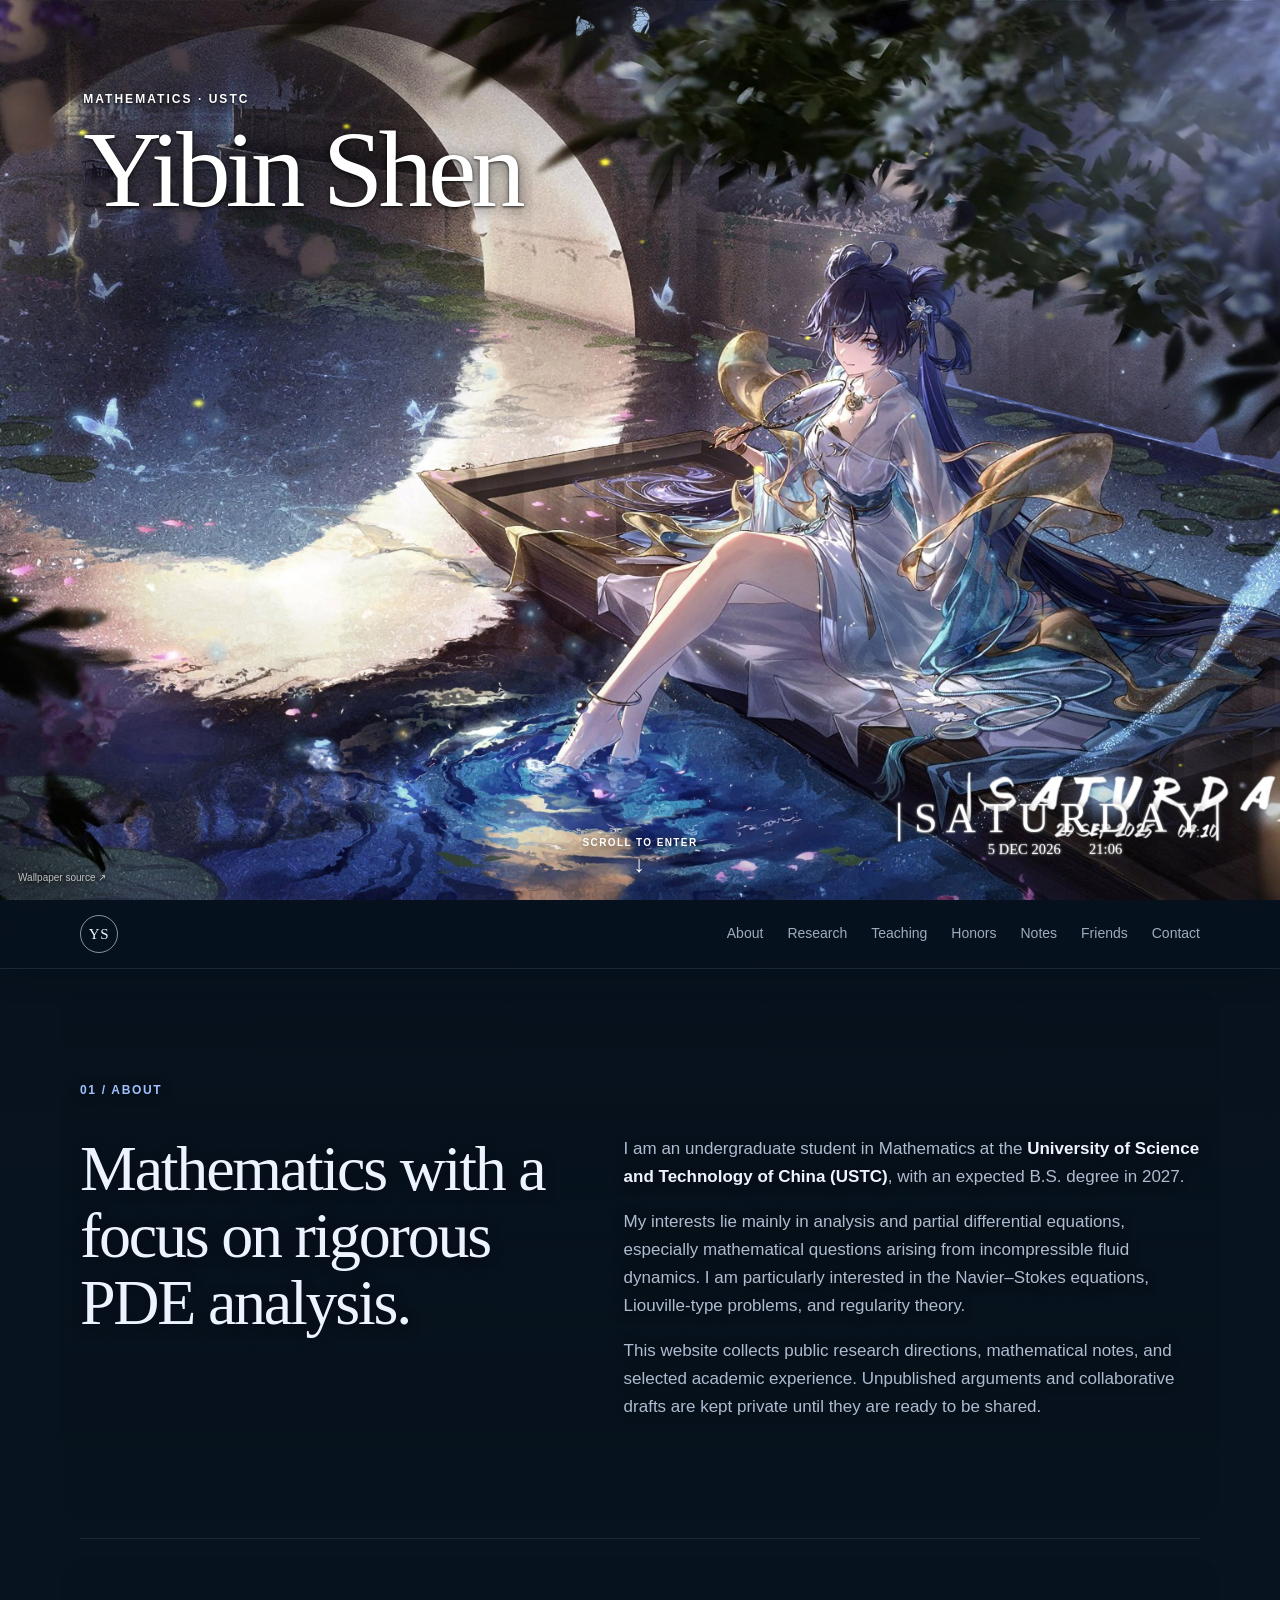
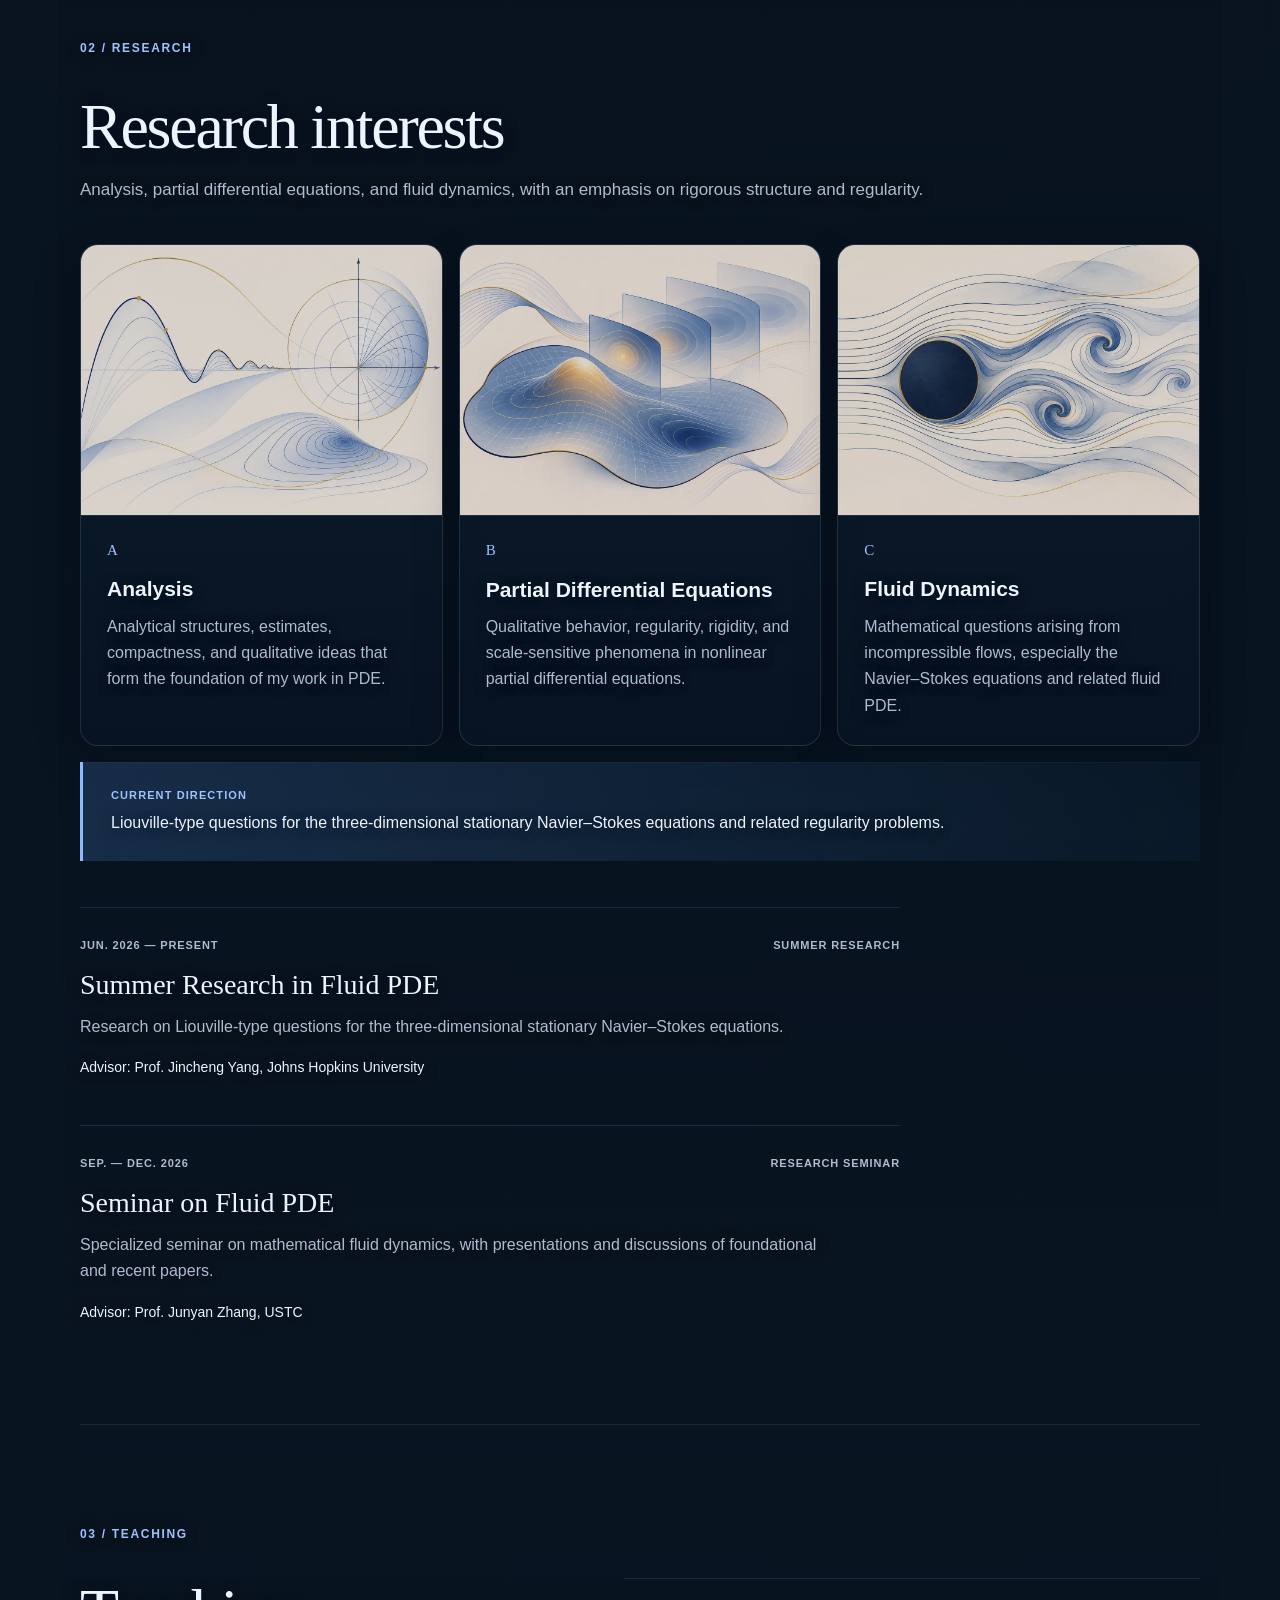
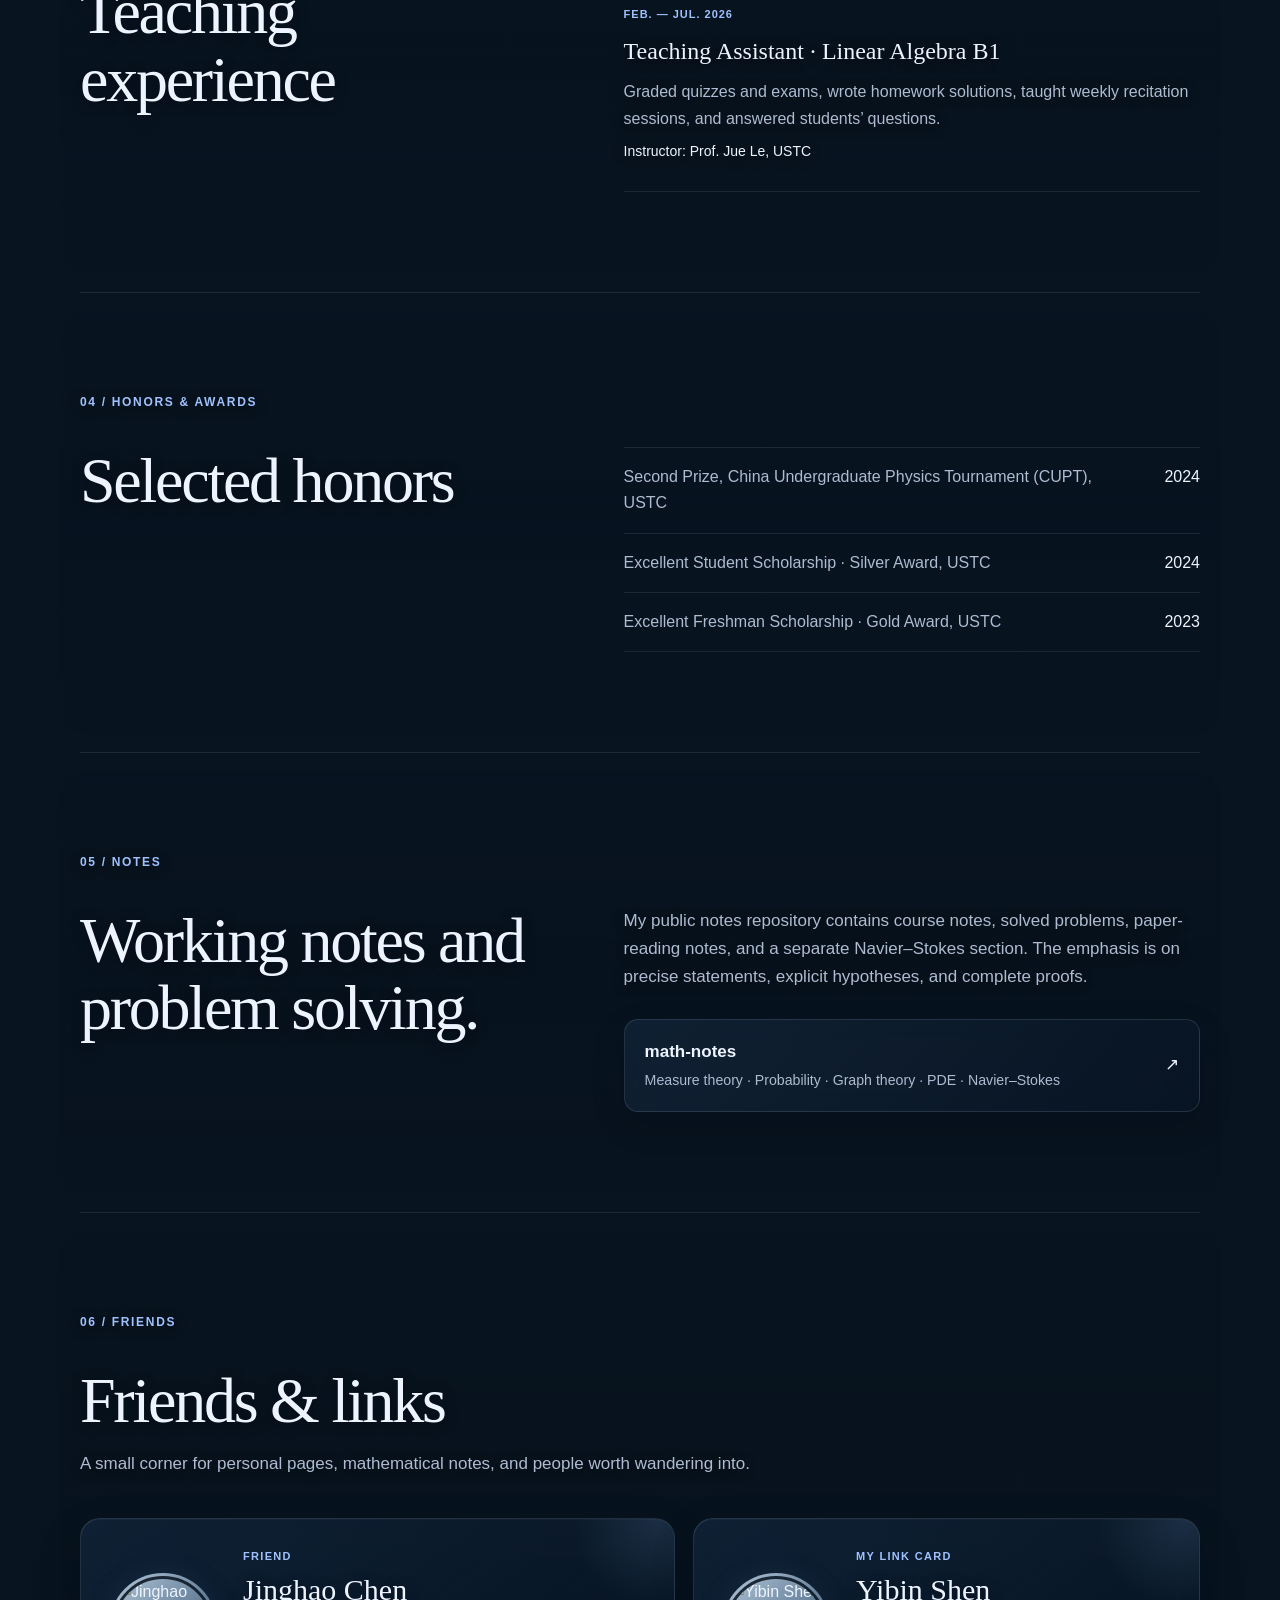
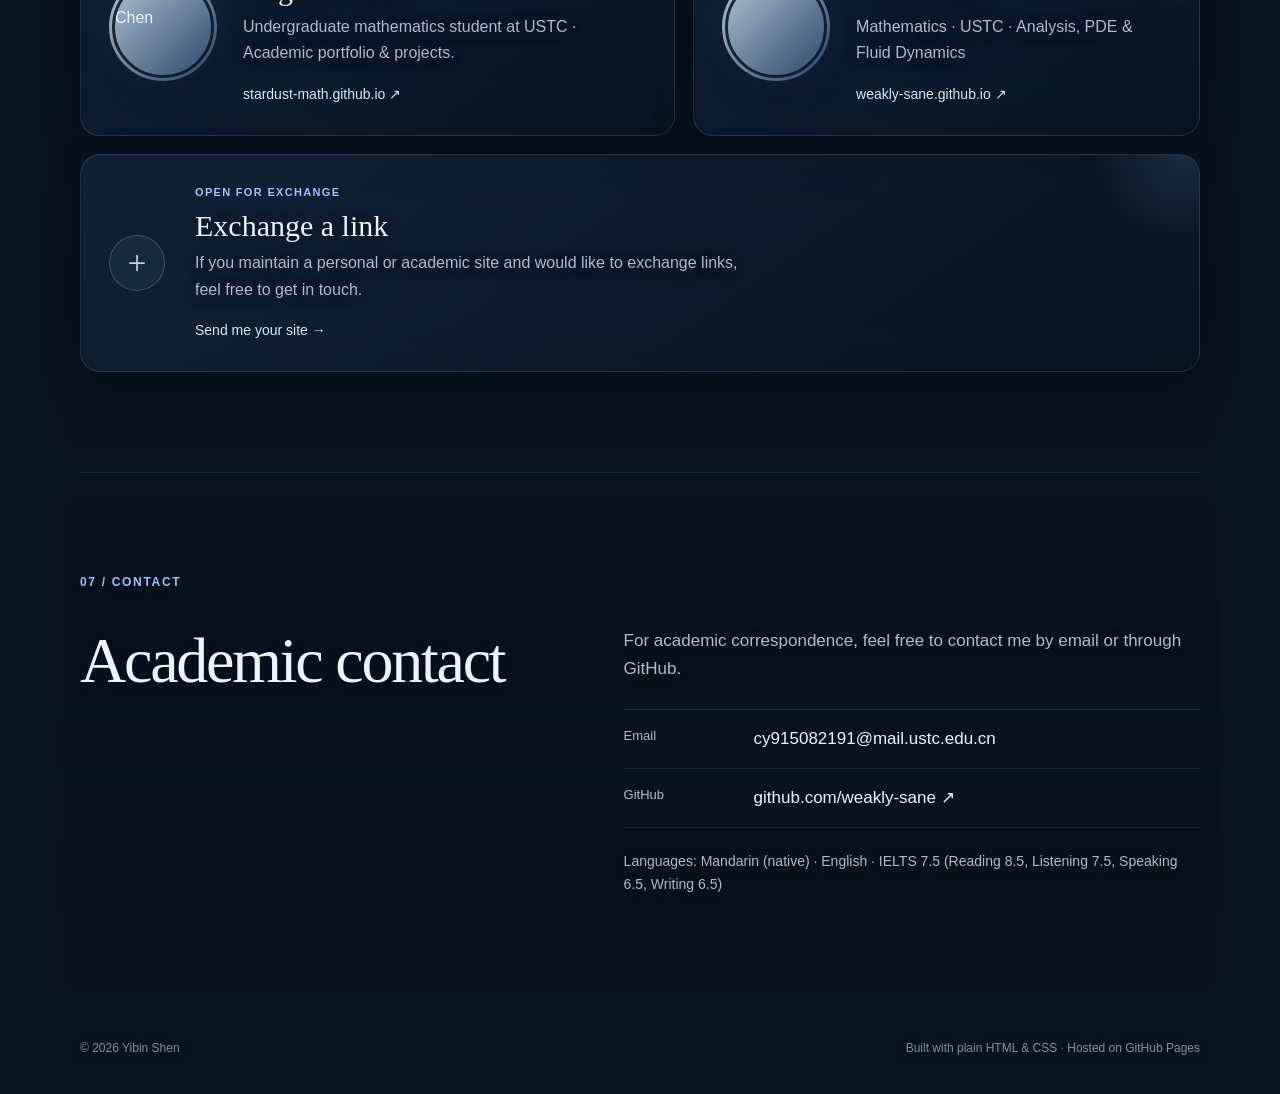
==== index.html @ c325c1c1 "Refresh native cursor styling" ====
<!doctype html>
<html lang="en">
<head>
  <meta charset="utf-8">
  <meta name="viewport" content="width=device-width, initial-scale=1">
  <meta name="description" content="Academic homepage of Yibin Shen, USTC. Interests: analysis, partial differential equations, fluid dynamics, and Navier–Stokes equations.">
  <meta name="color-scheme" content="light dark">
  <title>Yibin Shen | Mathematics</title>
  <link rel="icon" type="image/png" href="https://avatars.githubusercontent.com/u/354143069?v=4">
  <link rel="shortcut icon" href="https://avatars.githubusercontent.com/u/354143069?v=4">
  <link rel="apple-touch-icon" href="https://avatars.githubusercontent.com/u/354143069?v=4">
  <link rel="preconnect" href="https://images.steamusercontent.com">
  <link rel="stylesheet" href="style.css?v=20261109-nativecursor1">

  <style>
    .wallpaper-cover{position:relative;width:100%;height:100svh;min-height:560px;overflow:hidden;isolation:isolate;background:#101521;color:#fff}
    .wallpaper-fallback,.wallpaper-layer,.wallpaper-video,#wallpaper-canvas,#particle-canvas,.moon-glow{position:absolute;inset:0;width:100%;height:100%}
    .wallpaper-fallback{z-index:0;overflow:hidden}
    .wallpaper-layer{background-image:url("assets/wallpaper/iuno.jpg?v=2");background-size:cover;background-position:center;background-repeat:no-repeat}
    .base-layer{animation:none}
    .wallpaper-video{z-index:1;object-fit:cover;object-position:center center;display:block}
    #wallpaper-canvas{z-index:1;display:none;pointer-events:none}
    #particle-canvas{z-index:2;display:block;pointer-events:none}
    .cover-copy{position:absolute;z-index:3;left:clamp(28px,6.5vw,110px);top:clamp(54px,10vh,118px);max-width:min(690px,76vw);color:#fff;text-shadow:0 2px 16px rgba(0,0,0,.62),0 1px 3px rgba(0,0,0,.82)}
    .cover-copy h1{margin:0;font-family:Georgia,"Times New Roman",serif;font-size:clamp(58px,8.5vw,128px);font-weight:500;line-height:.92;letter-spacing:-.045em}
    .cover-kicker{margin-bottom:10px;text-transform:uppercase;letter-spacing:.17em;font-size:12px;font-weight:700}
    .cover-copy p{margin:20px 0 0;font-size:clamp(15px,1.6vw,22px);letter-spacing:.025em}
    .scroll-cue{position:absolute;z-index:3;left:50%;bottom:24px;transform:translateX(-50%);display:flex;flex-direction:column;align-items:center;color:#fff;text-decoration:none;text-transform:uppercase;letter-spacing:.14em;font-size:10px;font-weight:700;text-shadow:0 2px 10px rgba(0,0,0,.8)}
    .wallpaper-credit{position:absolute;z-index:3;left:18px;right:auto;bottom:14px;color:rgba(255,255,255,.72);font-size:10px;text-shadow:0 1px 6px rgba(0,0,0,.9)}
    @keyframes scene-breathe{from{transform:scale(1.002)}to{transform:scale(1.008)}}
  </style>
  <!-- deploy-refresh: 2026-11-09-remove-cover-subtitle -->
</head>
<body>
  <section class="wallpaper-cover" id="top" aria-label="Homepage cover">
    <div class="wallpaper-fallback" aria-hidden="true">
      <div class="wallpaper-layer base-layer"></div>
      <div class="wallpaper-layer motion-hair"></div>
      <div class="wallpaper-layer motion-ribbon"></div>
      <div class="wallpaper-layer motion-water"></div>
      <div class="moon-glow"></div>
    </div>
    <video class="wallpaper-video" autoplay muted loop playsinline preload="auto" poster="assets/wallpaper/iuno.jpg?v=2" aria-hidden="true">
      <source src="assets/wallpaper/iuno-loop-fixed.mp4?v=90fps-breath-half-20261109" type="video/mp4">
    </video>
    <canvas id="wallpaper-canvas" aria-hidden="true"></canvas>
    <canvas id="particle-canvas" aria-hidden="true"></canvas>

    <div class="cover-copy">
      <div class="cover-kicker">Mathematics · USTC</div>
      <h1>Yibin Shen</h1>
    </div>

    <div class="scene-time" aria-label="Local date and time">
      <div class="scene-time-day" id="scene-day"></div>
      <div class="scene-time-meta">
        <div class="scene-time-date" id="scene-date"></div>
        <div class="scene-time-clock" id="scene-clock"></div>
      </div>
    </div>

    <a class="scroll-cue" href="#about" aria-label="Scroll to About">
      <span>Scroll to enter</span>
      <span class="scroll-arrow" aria-hidden="true">↓</span>
    </a>

    <a class="wallpaper-credit" href="https://steamcommunity.com/sharedfiles/filedetails/?id=3571476687" target="_blank" rel="noopener noreferrer">Wallpaper source ↗</a>
  </section>

  <div class="content-ambience" aria-hidden="true">
    <canvas id="content-water-canvas"></canvas>
    <div class="content-aurora content-aurora-a"></div>
    <div class="content-aurora content-aurora-b"></div>
    <div class="content-aurora content-aurora-c"></div>
    <canvas id="content-particle-canvas"></canvas>
  </div>

  <canvas id="cursor-trail-canvas" aria-hidden="true"></canvas>

  <div id="lumen-cursor" class="lumen-cursor" aria-hidden="true">
    <div class="lumen-cursor-aura"></div>
    <div class="lumen-cursor-pulse"></div>
    <svg class="lumen-cursor-arrow" viewBox="0 0 48 56" xmlns="http://www.w3.org/2000/svg" fill="none">
      <defs>
        <linearGradient id="lumenCursorFill" x1="7" y1="5" x2="31" y2="45" gradientUnits="userSpaceOnUse">
          <stop offset="0" stop-color="#FFFFFF"/>
          <stop offset=".34" stop-color="#ECF7FF"/>
          <stop offset=".70" stop-color="#C7E4FF"/>
          <stop offset="1" stop-color="#82BFFF"/>
        </linearGradient>
        <linearGradient id="lumenCursorEdge" x1="8" y1="7" x2="28" y2="47" gradientUnits="userSpaceOnUse">
          <stop offset="0" stop-color="#FFFFFF" stop-opacity=".98"/>
          <stop offset=".52" stop-color="#DDEFFF" stop-opacity=".94"/>
          <stop offset="1" stop-color="#70B4FF" stop-opacity=".90"/>
        </linearGradient>
        <filter id="lumenCursorInnerGlow" x="-120%" y="-120%" width="340%" height="340%">
          <feGaussianBlur stdDeviation="1.8" result="blur"/>
          <feColorMatrix in="blur" type="matrix"
            values="0 0 0 0 0.58
                    0 0 0 0 0.79
                    0 0 0 0 1
                    0 0 0 0.92 0"/>
        </filter>
      </defs>

      <g class="lumen-cursor-core">
        <path
          class="lumen-cursor-glow-shape"
          d="M7 5.5L33.7 31.2L23.6 33.3L28.9 48.5L23.9 50.3L18.7 35L10.4 42.1L7 5.5Z"
          fill="#9FD0FF"
          filter="url(#lumenCursorInnerGlow)"
          opacity=".54"/>
        <path
          d="M7 5.5L33.7 31.2L23.6 33.3L28.9 48.5L23.9 50.3L18.7 35L10.4 42.1L7 5.5Z"
          fill="url(#lumenCursorFill)"
          stroke="url(#lumenCursorEdge)"
          stroke-width="1.25"
          stroke-linejoin="round"/>
        <path
          d="M9.2 9.5L29.6 29.2L21.2 30.9"
          stroke="#FFFFFF"
          stroke-opacity=".78"
          stroke-width="1.05"
          stroke-linecap="round"/>
        <path
          d="M11.6 14.4L24.7 27.1"
          stroke="#F5FBFF"
          stroke-opacity=".38"
          stroke-width=".9"
          stroke-linecap="round"/>
      </g>
    </svg>
  </div>

  <header class="site-header">
    <div class="container nav-wrap">
      <a class="brand" href="#top" aria-label="Yibin Shen home">YS</a>
      <nav aria-label="Primary navigation">
        <a href="#about">About</a>
        <a href="#research">Research</a>
        <a href="#teaching">Teaching</a>
        <a href="#honors">Honors</a>
        <a href="#notes">Notes</a>
        <a href="#friends">Friends</a>
        <a href="#contact">Contact</a>
      </nav>
    </div>
  </header>

  <main>
    <section id="about" class="section container first-section">
      <div class="section-label">01 / About</div>
      <div class="split">
        <h2>Mathematics with a focus on rigorous PDE analysis.</h2>
        <div class="prose">
          <p>I am an undergraduate student in Mathematics at the <strong>University of Science and Technology of China (USTC)</strong>, with an expected B.S. degree in 2027.</p>
          <p>My interests lie mainly in analysis and partial differential equations, especially mathematical questions arising from incompressible fluid dynamics. I am particularly interested in the Navier–Stokes equations, Liouville-type problems, and regularity theory.</p>
          <p>This website collects public research directions, mathematical notes, and selected academic experience. Unpublished arguments and collaborative drafts are kept private until they are ready to be shared.</p>
        </div>
      </div>
    </section>

    <section id="research" class="section container">
      <div class="section-label">02 / Research</div>
      <div class="section-heading">
        <h2>Research interests</h2>
        <p>Analysis, partial differential equations, and fluid dynamics, with an emphasis on rigorous structure and regularity.</p>
      </div>
      <div class="cards">
        <article class="card">
          <div class="card-visual">
            <img src="assets/research/analysis.webp?v=1" alt="Abstract mathematical illustration for analysis" loading="lazy" decoding="async">
          </div>
          <div class="card-body">
            <div class="card-index">A</div>
            <h3>Analysis</h3>
            <p>Analytical structures, estimates, compactness, and qualitative ideas that form the foundation of my work in PDE.</p>
          </div>
        </article>
        <article class="card">
          <div class="card-visual">
            <img src="assets/research/pde.webp?v=1" alt="Abstract mathematical illustration for partial differential equations" loading="lazy" decoding="async">
          </div>
          <div class="card-body">
            <div class="card-index">B</div>
            <h3>Partial Differential Equations</h3>
            <p>Qualitative behavior, regularity, rigidity, and scale-sensitive phenomena in nonlinear partial differential equations.</p>
          </div>
        </article>
        <article class="card">
          <div class="card-visual">
            <img src="assets/research/fluid-dynamics.webp?v=1" alt="Abstract streamline and vortex illustration for fluid dynamics" loading="lazy" decoding="async">
          </div>
          <div class="card-body">
            <div class="card-index">C</div>
            <h3>Fluid Dynamics</h3>
            <p>Mathematical questions arising from incompressible flows, especially the Navier–Stokes equations and related fluid PDE.</p>
          </div>
        </article>
      </div>

      <div class="research-note">
        <span>Current direction</span>
        <p>Liouville-type questions for the three-dimensional stationary Navier–Stokes equations and related regularity problems.</p>
      </div>

      <div class="research-project">
        <div class="project-meta">
          <span>Jun. 2026 — Present</span>
          <span>Summer research</span>
        </div>
        <h3>Summer Research in Fluid PDE</h3>
        <p>Research on Liouville-type questions for the three-dimensional stationary Navier–Stokes equations.</p>
        <p class="project-advisor">Advisor: Prof. Jincheng Yang, Johns Hopkins University</p>
      </div>

      <div class="research-project">
        <div class="project-meta">
          <span>Sep. — Dec. 2026</span>
          <span>Research seminar</span>
        </div>
        <h3>Seminar on Fluid PDE</h3>
        <p>Specialized seminar on mathematical fluid dynamics, with presentations and discussions of foundational and recent papers.</p>
        <p class="project-advisor">Advisor: Prof. Junyan Zhang, USTC</p>
      </div>
    </section>

    <section id="teaching" class="section container">
      <div class="section-label">03 / Teaching</div>
      <div class="experience-grid">
        <div class="experience-block">
          <h2>Teaching experience</h2>
        </div>
        <div class="timeline">
          <article class="timeline-item">
            <div class="timeline-date">Feb. — Jul. 2026</div>
            <h3>Teaching Assistant · Linear Algebra B1</h3>
            <p>Graded quizzes and exams, wrote homework solutions, taught weekly recitation sessions, and answered students’ questions.</p>
            <p class="meta-line">Instructor: Prof. Jue Le, USTC</p>
          </article>
        </div>
      </div>
    </section>

    <section id="honors" class="section container">
      <div class="section-label">04 / Honors &amp; Awards</div>
      <div class="split">
        <h2>Selected honors</h2>
        <div class="honor-list">
          <div class="honor-item"><span>Second Prize, China Undergraduate Physics Tournament (CUPT), USTC</span><span>2024</span></div>
          <div class="honor-item"><span>Excellent Student Scholarship · Silver Award, USTC</span><span>2024</span></div>
          <div class="honor-item"><span>Excellent Freshman Scholarship · Gold Award, USTC</span><span>2023</span></div>
        </div>
      </div>
    </section>

    <section id="notes" class="section container">
      <div class="section-label">05 / Notes</div>
      <div class="split">
        <h2>Working notes and problem solving.</h2>
        <div class="prose">
          <p>My public notes repository contains course notes, solved problems, paper-reading notes, and a separate Navier–Stokes section. The emphasis is on precise statements, explicit hypotheses, and complete proofs.</p>
          <a class="inline-card" href="https://github.com/weakly-sane/math-notes">
            <span>
              <strong>math-notes</strong>
              <small>Measure theory · Probability · Graph theory · PDE · Navier–Stokes</small>
            </span>
            <span aria-hidden="true">↗</span>
          </a>
        </div>
      </div>
    </section>

    <section id="friends" class="section container">
      <div class="section-label">06 / Friends</div>
      <div class="section-heading friends-heading">
        <h2>Friends &amp; links</h2>
        <p>A small corner for personal pages, mathematical notes, and people worth wandering into.</p>
      </div>

      <div class="friends-grid">
        <a class="friend-card friend-card-person" href="https://stardust-math.github.io/" target="_blank" rel="noopener noreferrer">
          <div class="friend-avatar-wrap">
            <img class="friend-avatar" src="https://github.com/Stardust-math.png?size=200" alt="Jinghao Chen" loading="lazy" decoding="async">
          </div>
          <div class="friend-card-copy">
            <div class="friend-kicker">Friend</div>
            <h3>Jinghao Chen</h3>
            <p>Undergraduate mathematics student at USTC · Academic portfolio &amp; projects.</p>
            <span class="friend-cta">stardust-math.github.io ↗</span>
          </div>
        </a>

        <article class="friend-card friend-card-self">
          <div class="friend-avatar-wrap">
            <img class="friend-avatar" src="https://avatars.githubusercontent.com/u/354143069?v=4" alt="Yibin Shen" loading="lazy" decoding="async">
          </div>
          <div class="friend-card-copy">
            <div class="friend-kicker">My link card</div>
            <h3>Yibin Shen</h3>
            <p>Mathematics · USTC · Analysis, PDE &amp; Fluid Dynamics</p>
            <a href="https://weakly-sane.github.io/" target="_blank" rel="noopener noreferrer">weakly-sane.github.io ↗</a>
          </div>
        </article>

        <a class="friend-card friend-card-invite" href="mailto:cy915082191@mail.ustc.edu.cn?subject=Link%20exchange">
          <div class="friend-invite-mark" aria-hidden="true">+</div>
          <div class="friend-card-copy">
            <div class="friend-kicker">Open for exchange</div>
            <h3>Exchange a link</h3>
            <p>If you maintain a personal or academic site and would like to exchange links, feel free to get in touch.</p>
            <span class="friend-cta">Send me your site →</span>
          </div>
        </a>
      </div>
    </section>

    <section id="contact" class="section container contact-section">
      <div class="section-label">07 / Contact</div>
      <div class="split">
        <h2>Academic contact</h2>
        <div class="prose">
          <p>For academic correspondence, feel free to contact me by email or through GitHub.</p>
          <div class="contact-links">
            <a class="contact-link" href="mailto:cy915082191@mail.ustc.edu.cn">
              <span>Email</span>
              <strong>cy915082191@mail.ustc.edu.cn</strong>
            </a>
            <a class="contact-link" href="https://github.com/weakly-sane">
              <span>GitHub</span>
              <strong>github.com/weakly-sane ↗</strong>
            </a>
          </div>
          <p class="languages">Languages: Mandarin (native) · English · IELTS 7.5 (Reading 8.5, Listening 7.5, Speaking 6.5, Writing 6.5)</p>
        </div>
      </div>
    </section>
  </main>

  <footer>
    <div class="container footer-inner">
      <span>© <span id="year">2026</span> Yibin Shen</span>
      <span>Built with plain HTML &amp; CSS · Hosted on GitHub Pages</span>
    </div>
  </footer>

  <script src="script.js?v=20261109-lumencursor1"></script>
</body>
</html>
---- style.css ----
@font-face {
  font-family: "Summer85";
  src: url("https://raw.githubusercontent.com/SwervesBarPodcast/SwervesBarPodcast.github.io/d9ddd64af1e70d3fcae88537235dc4f380cef65b/font/summer85/summer85.ttf") format("truetype");
  font-style: normal;
  font-weight: 400;
  font-display: swap;
}

:root {
  --bg: #f4f2ec;
  --surface: rgba(255, 255, 255, 0.55);
  --text: #171a1e;
  --muted: #666b72;
  --line: #d6d2c8;
  --accent: #173b72;
  --accent-soft: #e8edf5;
  --max: 1120px;
  --wallpaper: url("assets/wallpaper/iuno.jpg?v=2");
}

* { box-sizing: border-box; }
html { scroll-behavior: smooth; }
body {
  margin: 0;
  background: var(--bg);
  color: var(--text);
  font-family: Inter, ui-sans-serif, -apple-system, BlinkMacSystemFont, "Segoe UI", sans-serif;
  line-height: 1.65;
  -webkit-font-smoothing: antialiased;
}

a { color: inherit; }
.container { width: min(calc(100% - 40px), var(--max)); margin: 0 auto; }

/* Full-screen cover: no dark overlay. */
.wallpaper-cover {
  position: relative;
  width: 100%;
  height: 100svh;
  min-height: 560px;
  overflow: hidden;
  isolation: isolate;
  background: #101521;
  color: white;
}
.wallpaper-fallback,
.wallpaper-layer,
.wallpaper-video,
#wallpaper-canvas,
#particle-canvas,
.moon-glow {
  position: absolute;
  inset: 0;
  width: 100%;
  height: 100%;
}
.wallpaper-fallback { z-index: 0; overflow: hidden; }
.wallpaper-layer {
  background-image: var(--wallpaper);
  background-size: cover;
  background-position: center center;
  background-repeat: no-repeat;
  transform-origin: center center;
}
.base-layer { animation: none; }
.motion-hair,
.motion-ribbon,
.motion-water {
  display: none;
}
.moon-glow {
  pointer-events: none;
  background:
    radial-gradient(ellipse 18% 22% at 39% 20%, rgba(255,249,218,.10), transparent 70%),
    radial-gradient(ellipse 20% 16% at 42% 88%, rgba(119,190,255,.08), transparent 70%);
  mix-blend-mode: screen;
  animation: moon-pulse 4.8s ease-in-out infinite alternate;
}
.wallpaper-video {
  z-index: 1;
  display: block;
  object-fit: cover;
  object-position: center center;
  pointer-events: none;
}
#wallpaper-canvas {
  z-index: 1;
  display: none;
  pointer-events: none;
}
#particle-canvas {
  z-index: 2;
  display: block;
  pointer-events: none;
}

.cover-copy {
  position: absolute;
  z-index: 3;
  left: clamp(28px, 6.5vw, 110px);
  top: clamp(54px, 10vh, 118px);
  max-width: min(690px, 76vw);
  color: rgba(255,255,255,.98);
  text-shadow: 0 2px 16px rgba(0,0,0,.62), 0 1px 3px rgba(0,0,0,.82);
}
.cover-kicker {
  margin-bottom: 10px;
  text-transform: uppercase;
  letter-spacing: .17em;
  font-size: 12px;
  font-weight: 700;
}
.cover-copy h1 {
  margin: 0;
  font-family: Georgia, "Times New Roman", serif;
  font-size: clamp(58px, 8.5vw, 128px);
  font-weight: 500;
  line-height: .92;
  letter-spacing: -.045em;
}
.cover-copy p {
  margin: 20px 0 0;
  font-size: clamp(15px, 1.6vw, 22px);
  letter-spacing: .025em;
}
.scroll-cue {
  position: absolute;
  z-index: 3;
  left: 50%;
  bottom: 24px;
  transform: translateX(-50%);
  display: flex;
  flex-direction: column;
  align-items: center;
  gap: 2px;
  color: white;
  text-decoration: none;
  text-transform: uppercase;
  letter-spacing: .14em;
  font-size: 10px;
  font-weight: 700;
  text-shadow: 0 2px 10px rgba(0,0,0,.8);
}
.scroll-arrow {
  font-size: 23px;
  line-height: 1;
  animation: cover-bob 1.8s ease-in-out infinite;
}
.scene-time {
  position: absolute;
  z-index: 3;
  right: 5.1vw;
  bottom: 4.8vh;
  width: clamp(320px, 25vw, 470px);
  text-align: center;
  color: rgba(255,255,255,.98);
  font-family: "Summer85", "Brush Script MT", "Segoe Print", cursive;
  font-weight: 400;
  text-shadow:
    0 0 2px rgba(255,255,255,.72),
    0 1px 7px rgba(0,0,0,.72);
  filter: drop-shadow(0 0 1px rgba(255,255,255,.22));
  pointer-events: none;
  transform: rotate(-0.15deg);
}
.scene-time-day {
  font-size: clamp(34px, 3.25vw, 58px);
  line-height: .92;
  letter-spacing: .005em;
  white-space: nowrap;
}
.scene-time-meta {
  display: flex;
  align-items: baseline;
  justify-content: center;
  gap: clamp(20px, 2.2vw, 38px);
  margin-top: 5px;
}
.scene-time-date,
.scene-time-clock {
  font-size: clamp(14px, 1.12vw, 20px);
  line-height: 1;
  letter-spacing: .01em;
  white-space: nowrap;
}
.scene-time-clock {
  font-variant-numeric: tabular-nums;
}
.wallpaper-credit {
  position: absolute;
  z-index: 3;
  left: 18px;
  right: auto;
  bottom: 14px;
  color: rgba(255,255,255,.72);
  text-decoration: none;
  font-size: 10px;
  text-shadow: 0 1px 6px rgba(0,0,0,.9);
}
.wallpaper-credit:hover { color: white; }

@keyframes scene-breathe {
  from { transform: scale(1.002) translate3d(-.05%, 0, 0); }
  to { transform: scale(1.008) translate3d(.05%, -.08%, 0); }
}
@keyframes body-breathe {
  0%, 100% {
    transform: translate3d(0, 0, 0) scaleX(1) scaleY(1);
  }
  50% {
    transform: translate3d(0, -0.45px, 0) scaleX(1.0003) scaleY(1.0011);
  }
}
@keyframes boat-bob {
  0%, 100% {
    transform: translate3d(-0.5px, 1.5px, 0) rotate(-0.035deg);
  }
  50% {
    transform: translate3d(0.8px, -3.2px, 0) rotate(0.045deg);
  }
}
@keyframes water-surface-drift {
  0% {
    transform: translate3d(-3.2px, 1.2px, 0) scale(1.004);
  }
  100% {
    transform: translate3d(3.8px, -1.8px, 0) scale(1.009);
  }
}
@keyframes moon-pulse {
  from { opacity: .62; transform: scale(1); }
  to { opacity: 1; transform: scale(1.015); }
}
@keyframes cover-bob {
  0%,100% { transform: translateY(0); }
  50% { transform: translateY(6px); }
}

.site-header {
  position: sticky;
  top: 0;
  z-index: 10;
  background: color-mix(in srgb, var(--bg) 88%, transparent);
  backdrop-filter: blur(16px);
  border-bottom: 1px solid color-mix(in srgb, var(--line) 70%, transparent);
}
.nav-wrap {
  min-height: 68px;
  display: flex;
  align-items: center;
  justify-content: space-between;
  gap: 24px;
}
.brand {
  width: 38px;
  height: 38px;
  display: grid;
  place-items: center;
  border: 1px solid var(--text);
  border-radius: 50%;
  text-decoration: none;
  font-family: Georgia, "Times New Roman", serif;
  font-size: 15px;
  letter-spacing: .04em;
}
nav { display: flex; gap: 24px; flex-wrap: wrap; }
nav a {
  text-decoration: none;
  color: var(--muted);
  font-size: 14px;
}
nav a:hover { color: var(--text); }

.eyebrow, .section-label {
  color: var(--accent);
  text-transform: uppercase;
  letter-spacing: .14em;
  font-weight: 700;
  font-size: 12px;
}
h1, h2, h3, p { margin-top: 0; }
h1, h2 {
  font-family: Georgia, "Times New Roman", serif;
  font-weight: 500;
  letter-spacing: -0.035em;
}

.section {
  padding: 100px 0;
  border-bottom: 1px solid var(--line);
  scroll-margin-top: 68px;
}
.first-section { padding-top: 112px; }
.section-label { margin-bottom: 34px; }
.split, .experience-grid {
  display: grid;
  grid-template-columns: minmax(0, .9fr) minmax(0, 1.1fr);
  gap: 72px;
  align-items: start;
}
h2 { font-size: clamp(38px, 5vw, 64px); line-height: 1.05; margin-bottom: 0; }
.prose { max-width: 680px; color: var(--muted); font-size: 17px; }
.prose strong { color: var(--text); }

.section-heading { margin-bottom: 40px; }
.section-heading h2 { margin-bottom: 16px; }
.section-heading p { color: var(--muted); font-size: 17px; }
.cards {
  display: grid;
  grid-template-columns: repeat(3, 1fr);
  gap: 16px;
}
.card {
  min-height: 0;
  padding: 0;
  overflow: hidden;
  border: 1px solid var(--line);
  border-radius: 18px;
  background: var(--surface);
  display: flex;
  flex-direction: column;
}
.card-visual {
  aspect-ratio: 4 / 3;
  overflow: hidden;
  border-bottom: 1px solid var(--line);
  background: #f4efe7;
}
.card-visual img {
  display: block;
  width: 100%;
  height: 100%;
  object-fit: cover;
  transition: transform .4s ease;
}
.card:hover .card-visual img {
  transform: scale(1.025);
}
.card-body {
  flex: 1;
  padding: 22px 26px 26px;
}
.card-index {
  color: var(--accent);
  font-family: Georgia, "Times New Roman", serif;
  font-size: 15px;
  margin-bottom: 14px;
}
.card h3 {
  font-size: 21px;
  line-height: 1.2;
  margin-bottom: 12px;
}
.card p {
  color: var(--muted);
  margin-bottom: 0;
}

.research-note {
  margin-top: 16px;
  padding: 24px 28px;
  border-left: 3px solid var(--accent);
  background: var(--accent-soft);
}
.research-note span {
  display: block;
  color: var(--accent);
  text-transform: uppercase;
  letter-spacing: .1em;
  font-size: 11px;
  font-weight: 700;
  margin-bottom: 6px;
}
.research-note p { margin: 0; }

.research-project {
  margin-top: 46px;
  max-width: 820px;
  padding-top: 28px;
  border-top: 1px solid var(--line);
}
.project-meta {
  display: flex;
  justify-content: space-between;
  gap: 18px;
  color: var(--muted);
  text-transform: uppercase;
  letter-spacing: .08em;
  font-size: 11px;
  font-weight: 700;
  margin-bottom: 14px;
}
.research-project h3 {
  font-family: Georgia, "Times New Roman", serif;
  font-size: 28px;
  font-weight: 500;
  line-height: 1.2;
  margin-bottom: 12px;
}
.research-project p {
  max-width: 740px;
  color: var(--muted);
  font-size: 16px;
}
.research-project .project-advisor {
  color: var(--text);
  font-size: 14px;
  margin-bottom: 0;
}

.timeline { border-top: 1px solid var(--line); }
.timeline-item {
  padding: 26px 0 28px;
  border-bottom: 1px solid var(--line);
}
.timeline-date {
  color: var(--accent);
  text-transform: uppercase;
  letter-spacing: .09em;
  font-size: 11px;
  font-weight: 700;
  margin-bottom: 8px;
}
.timeline-item h3 {
  font-family: Georgia, "Times New Roman", serif;
  font-size: 24px;
  font-weight: 500;
  margin-bottom: 8px;
}
.timeline-item p { color: var(--muted); margin-bottom: 8px; }
.timeline-item .meta-line { color: var(--text); font-size: 14px; margin-bottom: 0; }

.honor-list { border-top: 1px solid var(--line); }
.honor-item {
  display: grid;
  grid-template-columns: 1fr auto;
  gap: 28px;
  padding: 16px 0;
  border-bottom: 1px solid var(--line);
  color: var(--muted);
}
.honor-item span:last-child { color: var(--text); font-variant-numeric: tabular-nums; }

.inline-card {
  margin-top: 28px;
  padding: 18px 20px;
  border: 1px solid var(--line);
  border-radius: 14px;
  text-decoration: none;
  display: flex;
  justify-content: space-between;
  gap: 20px;
  align-items: center;
  color: var(--text);
  background: var(--surface);
}
.inline-card small { display: block; color: var(--muted); margin-top: 3px; }
.inline-card:hover { border-color: var(--text); }

.contact-links { margin-top: 26px; border-top: 1px solid var(--line); }
.contact-link {
  display: grid;
  grid-template-columns: 110px 1fr;
  gap: 20px;
  padding: 15px 0;
  border-bottom: 1px solid var(--line);
  text-decoration: none;
}
.contact-link span { color: var(--muted); font-size: 13px; }
.contact-link strong { font-weight: 500; word-break: break-word; }
.contact-link:hover strong { text-decoration: underline; text-underline-offset: 4px; }
.languages { margin-top: 22px; font-size: 14px; }
.contact-section { border-bottom: 0; }

footer { padding: 28px 0 36px; color: var(--muted); font-size: 12px; }
.footer-inner { display: flex; justify-content: space-between; gap: 20px; flex-wrap: wrap; }

@media (max-width: 800px) {
  .cover-copy {
    top: 8vh;
    left: 28px;
    max-width: calc(100% - 56px);
  }
  .cover-copy h1 { font-size: clamp(54px, 15vw, 92px); }
  .split, .experience-grid { grid-template-columns: 1fr; gap: 30px; }
  .cards { grid-template-columns: 1fr; }
  .card { min-height: auto; }
  .card-index { margin-bottom: 12px; }
  .section { padding: 76px 0; }
  .first-section { padding-top: 86px; }
  nav { gap: 14px; }
}

@media (max-width: 620px) {
  nav a:nth-child(3), nav a:nth-child(4) { display: none; }
  .project-meta, .honor-item { grid-template-columns: 1fr; }
  .project-meta { display: block; }
  .project-meta span { display: block; margin-bottom: 4px; }
  .contact-link { grid-template-columns: 1fr; gap: 3px; }
  .wallpaper-credit { display: none; }
  .scene-time { right: 18px; bottom: 72px; width: 290px; }
  .scene-time-day { font-size: 30px; }
  .scene-time-date, .scene-time-clock { font-size: 13px; }
}

@media (max-width: 520px) {
  .container { width: min(calc(100% - 28px), var(--max)); }
  nav a:nth-child(5), nav a:nth-child(6) { display: none; }
  .cover-copy p { max-width: 290px; }
}

@media (prefers-reduced-motion: reduce) {
  html { scroll-behavior: auto; }
  .base-layer,
  .motion-hair,
  .motion-ribbon,
  .motion-water,
  .moon-glow,
  .scroll-arrow { animation: none; }
}

@media (prefers-color-scheme: dark) {
  :root {
    --bg: #111315;
    --surface: rgba(255, 255, 255, 0.035);
    --text: #eeece5;
    --muted: #a8a8a2;
    --line: #34373b;
    --accent: #9ab8ea;
    --accent-soft: #18243a;
  }
}

.wallpaper-filters {
  position: absolute;
  width: 0;
  height: 0;
  overflow: hidden;
}


/* ===== Moonlight on moving water ===== */
:root {
  --bg: #06111b;
  --surface: rgba(11, 24, 39, .58);
  --text: #edf4ff;
  --muted: #aebbd0;
  --line: rgba(180, 202, 232, .15);
  --accent: #a8c7ff;
  --accent-soft: rgba(34, 58, 91, .48);
}

html {
  background: #06111b;
}

body {
  position: relative;
  overflow-x: hidden;
  background: linear-gradient(180deg, #07111c 0%, #081521 50%, #07131e 100%);
  color: var(--text);
}

.wallpaper-cover {
  position: relative;
  z-index: 3;
}

.content-ambience {
  position: fixed;
  inset: 0;
  z-index: 0;
  overflow: hidden;
  pointer-events: none;
  background:
    radial-gradient(ellipse at 12% 22%, rgba(44, 82, 132, .07), transparent 34%),
    linear-gradient(180deg, #06111b 0%, #071522 48%, #06111b 100%);
}

/* moon is outside the viewport, only its spill reaches the page */
.content-ambience::before {
  content: "";
  position: absolute;
  top: -50vh;
  right: -34vw;
  width: min(142vw, 1960px);
  height: min(142vw, 1960px);
  transform-origin: 92% 4%;
  background:
    radial-gradient(circle at 92% 4%,
      rgba(246, 250, 255, .42) 0 2%,
      rgba(221, 236, 255, .27) 8%,
      rgba(164, 200, 245, .12) 19%,
      rgba(105, 157, 221, .036) 34%,
      transparent 53%);
  filter: blur(9px);
  opacity: .82;
  mix-blend-mode: screen;
  animation: content-moon-rays 14s ease-in-out infinite alternate;
}

/* multiple broad beams arriving from the same off-screen source */
.content-ambience::after {
  content: "";
  position: absolute;
  inset: -20%;
  background:
    linear-gradient(136deg,
      transparent 0 35%,
      rgba(206, 228, 255, .026) 39%,
      rgba(206, 228, 255, .095) 42%,
      rgba(163, 201, 247, .035) 46%,
      transparent 50%),
    linear-gradient(139deg,
      transparent 0 47%,
      rgba(195, 222, 255, .02) 50%,
      rgba(187, 217, 255, .075) 53%,
      rgba(139, 187, 241, .026) 57%,
      transparent 61%),
    linear-gradient(133deg,
      transparent 0 56%,
      rgba(210, 231, 255, .018) 59%,
      rgba(173, 211, 255, .052) 63%,
      transparent 68%);
  filter: blur(12px);
  mix-blend-mode: screen;
  opacity: .82;
  animation: content-beams-shift 18s ease-in-out infinite alternate;
}

#content-water-canvas {
  position: absolute;
  inset: 0;
  width: 100%;
  height: 100%;
  display: block;
  opacity: .96;
  background:
    linear-gradient(180deg, #07131e 0%, #071722 42%, #05101a 100%);
}

.content-aurora {
  position: absolute;
  pointer-events: none;
  mix-blend-mode: screen;
  will-change: transform, opacity;
}

/* three slightly different moonbeams */
.content-aurora-a {
  width: 92vw;
  height: 13vw;
  right: -17vw;
  top: 10vh;
  border-radius: 50%;
  background: linear-gradient(90deg,
    transparent,
    rgba(201, 226, 255, .14) 42%,
    rgba(146, 194, 245, .065) 68%,
    transparent);
  filter: blur(34px);
  transform-origin: right center;
  transform: rotate(-34deg);
  animation: beam-a 16s ease-in-out infinite alternate;
}

.content-aurora-b {
  width: 78vw;
  height: 10vw;
  right: -14vw;
  top: 24vh;
  border-radius: 50%;
  background: linear-gradient(90deg,
    transparent,
    rgba(187, 218, 255, .095) 45%,
    rgba(120, 177, 238, .045) 72%,
    transparent);
  filter: blur(40px);
  transform-origin: right center;
  transform: rotate(-29deg);
  animation: beam-b 20s ease-in-out infinite alternate;
}

.content-aurora-c {
  width: 66vw;
  height: 8vw;
  right: -10vw;
  top: 39vh;
  border-radius: 50%;
  background: linear-gradient(90deg,
    transparent,
    rgba(200, 225, 255, .072) 46%,
    rgba(128, 184, 239, .035) 73%,
    transparent);
  filter: blur(44px);
  transform-origin: right center;
  transform: rotate(-25deg);
  animation: beam-c 23s ease-in-out infinite alternate;
}

#content-particle-canvas {
  position: absolute;
  inset: 0;
  width: 100%;
  height: 100%;
  opacity: .84;
}

#cursor-trail-canvas {
  position: fixed;
  inset: 0;
  width: 100%;
  height: 100%;
  z-index: 8;
  pointer-events: none;
}

@keyframes content-moon-rays {
  from { transform: translate3d(0, 0, 0) rotate(-1deg) scale(1); opacity: .72; }
  to { transform: translate3d(-1.4%, 1.2%, 0) rotate(1deg) scale(1.035); opacity: .92; }
}

@keyframes content-beams-shift {
  from { transform: translate3d(0, -1%, 0) rotate(-.4deg); opacity: .66; }
  to { transform: translate3d(-2%, 2%, 0) rotate(.8deg); opacity: .92; }
}

@keyframes beam-a {
  from { transform: translate3d(2%, -2%, 0) rotate(-34deg) scaleX(.96); opacity: .58; }
  to { transform: translate3d(-4%, 4%, 0) rotate(-31deg) scaleX(1.06); opacity: .88; }
}

@keyframes beam-b {
  from { transform: translate3d(2%, -1%, 0) rotate(-29deg) scaleX(.98); opacity: .42; }
  to { transform: translate3d(-3%, 5%, 0) rotate(-26deg) scaleX(1.05); opacity: .72; }
}

@keyframes beam-c {
  from { transform: translate3d(1%, 0, 0) rotate(-25deg) scaleX(.97); opacity: .34; }
  to { transform: translate3d(-4%, 4%, 0) rotate(-22deg) scaleX(1.07); opacity: .60; }
}

.site-header,
main,
footer {
  position: relative;
  z-index: 1;
}

.site-header {
  background: rgba(8, 18, 30, .68);
  border-bottom: 1px solid rgba(194, 214, 241, .11);
  box-shadow: 0 8px 32px rgba(1, 8, 18, .12);
  backdrop-filter: blur(18px) saturate(115%);
}

.brand {
  border-color: rgba(230, 240, 255, .58);
}

nav a {
  color: rgba(202, 215, 234, .78);
}

nav a:hover {
  color: #f3f7ff;
}

.section {
  border-bottom-color: rgba(188, 207, 235, .11);
}

.section-label,
.eyebrow,
.card-index,
.timeline-date,
.research-note span {
  color: #9fc2ff;
}

.prose,
.section-heading p,
.card p,
.research-project p,
.timeline-item p,
.honor-item,
.inline-card small,
.contact-link span,
.languages,
.project-meta {
  color: var(--muted);
}

.prose strong,
.research-project .project-advisor,
.timeline-item .meta-line,
.honor-item span:last-child,
.contact-link strong {
  color: var(--text);
}

.card {
  border-color: rgba(180, 203, 234, .14);
  background:
    linear-gradient(180deg, rgba(17, 32, 51, .68), rgba(9, 21, 36, .56));
  box-shadow:
    0 18px 46px rgba(0, 7, 18, .22),
    inset 0 1px 0 rgba(255, 255, 255, .035);
  backdrop-filter: blur(15px) saturate(115%);
  transition: transform .28s ease, border-color .28s ease, box-shadow .28s ease;
}

.card:hover {
  transform: translateY(-4px);
  border-color: rgba(168, 201, 255, .28);
  box-shadow:
    0 24px 54px rgba(0, 7, 18, .31),
    0 0 30px rgba(92, 143, 216, .045),
    inset 0 1px 0 rgba(255, 255, 255, .05);
}

.card-visual {
  border-bottom-color: rgba(180, 203, 234, .12);
  background: rgba(14, 25, 40, .75);
}

.card-visual img {
  opacity: .94;
  filter: saturate(.88) brightness(.91) contrast(1.02);
}

.card:hover .card-visual img {
  transform: scale(1.025);
  opacity: 1;
  filter: saturate(.96) brightness(.96) contrast(1.03);
}

.research-note {
  background:
    linear-gradient(90deg, rgba(38, 68, 108, .54), rgba(18, 36, 59, .36));
  border-left-color: #8fb9ff;
  box-shadow: inset 0 1px 0 rgba(255,255,255,.025);
  backdrop-filter: blur(12px);
}

.research-project,
.timeline,
.honor-list,
.contact-links {
  border-color: rgba(188, 207, 235, .12);
}

.timeline-item,
.honor-item,
.contact-link {
  border-bottom-color: rgba(188, 207, 235, .105);
}

.inline-card {
  border-color: rgba(180, 203, 234, .15);
  background:
    linear-gradient(135deg, rgba(23, 42, 66, .58), rgba(10, 23, 39, .52));
  box-shadow: 0 12px 34px rgba(0, 6, 16, .14);
  backdrop-filter: blur(13px);
}

.inline-card:hover {
  border-color: rgba(170, 202, 255, .36);
  background:
    linear-gradient(135deg, rgba(31, 53, 82, .66), rgba(12, 28, 46, .59));
}

footer {
  color: rgba(177, 192, 214, .72);
}

@media (prefers-reduced-motion: reduce) {
  .content-ambience::before,
  .content-ambience::after,
  .content-aurora {
    animation: none;
  }
}


/* Wallpaper-water legibility tuning */
main h2,
main h3,
main p,
main .section-label,
footer {
  text-shadow: 0 2px 14px rgba(2, 8, 18, .42);
}

.section {
  position: relative;
}

.section::before {
  content: "";
  position: absolute;
  inset: 18px -20px;
  z-index: -1;
  border-radius: 28px;
  background: linear-gradient(
    180deg,
    rgba(4, 13, 24, .06),
    rgba(4, 13, 24, .16) 48%,
    rgba(4, 13, 24, .08)
  );
  pointer-events: none;
}


/* ===== Friends / link exchange ===== */
.friends-heading {
  max-width: 780px;
}

.friends-grid {
  display: grid;
  grid-template-columns: minmax(0, 1.08fr) minmax(0, .92fr);
  gap: 18px;
}

.friend-card {
  position: relative;
  min-height: 210px;
  padding: 28px;
  border: 1px solid rgba(180, 203, 234, .15);
  border-radius: 20px;
  background:
    linear-gradient(145deg, rgba(21, 40, 64, .66), rgba(8, 20, 34, .54));
  box-shadow:
    0 18px 44px rgba(0, 7, 18, .20),
    inset 0 1px 0 rgba(255, 255, 255, .035);
  backdrop-filter: blur(14px) saturate(115%);
  overflow: hidden;
  color: var(--text);
  text-decoration: none;
  transition:
    transform .28s ease,
    border-color .28s ease,
    background .28s ease,
    box-shadow .28s ease;
}

.friend-card::after {
  content: "";
  position: absolute;
  width: 180px;
  height: 180px;
  right: -74px;
  top: -88px;
  border-radius: 50%;
  background: radial-gradient(circle, rgba(145, 194, 255, .13), rgba(145, 194, 255, 0) 68%);
  pointer-events: none;
}

.friend-card:hover {
  transform: translateY(-4px);
  border-color: rgba(174, 207, 255, .30);
  background:
    linear-gradient(145deg, rgba(27, 50, 78, .72), rgba(10, 25, 42, .61));
  box-shadow:
    0 24px 56px rgba(0, 7, 18, .29),
    0 0 34px rgba(99, 156, 225, .045),
    inset 0 1px 0 rgba(255, 255, 255, .05);
}

.friend-card-self,
.friend-card-person {
  display: grid;
  grid-template-columns: 108px minmax(0, 1fr);
  gap: 26px;
  align-items: center;
}

.friend-avatar-wrap {
  width: 108px;
  height: 108px;
  padding: 3px;
  border-radius: 50%;
  background:
    linear-gradient(135deg, rgba(217, 238, 255, .82), rgba(100, 161, 231, .30));
  box-shadow:
    0 10px 30px rgba(0, 7, 18, .25),
    0 0 30px rgba(130, 190, 255, .09);
}

.friend-avatar {
  display: block;
  width: 100%;
  height: 100%;
  border-radius: 50%;
  object-fit: cover;
  border: 3px solid rgba(6, 18, 31, .86);
}

.friend-card-copy {
  position: relative;
  z-index: 1;
}

.friend-kicker {
  margin-bottom: 8px;
  color: #9fc2ff;
  text-transform: uppercase;
  letter-spacing: .12em;
  font-size: 11px;
  font-weight: 700;
}

.friend-card h3 {
  margin-bottom: 8px;
  font-family: Georgia, "Times New Roman", serif;
  font-size: 30px;
  font-weight: 500;
  line-height: 1.1;
}

.friend-card p {
  margin-bottom: 14px;
  color: var(--muted);
  max-width: 560px;
}

.friend-card-self a,
.friend-card-person .friend-cta,
.friend-cta {
  color: #d8e8ff;
  font-size: 14px;
  text-decoration: none;
}

.friend-card-self a:hover {
  text-decoration: underline;
  text-underline-offset: 4px;
}

.friend-card-invite {
  grid-column: 1 / -1;
  display: grid;
  grid-template-columns: 64px minmax(0, 1fr);
  gap: 22px;
  align-items: center;
}

.friend-invite-mark {
  width: 56px;
  height: 56px;
  display: grid;
  place-items: center;
  border: 1px solid rgba(185, 211, 246, .24);
  border-radius: 50%;
  background: rgba(134, 185, 242, .07);
  color: rgba(225, 240, 255, .88);
  font-family: Georgia, "Times New Roman", serif;
  font-size: 33px;
  line-height: 1;
  transition: transform .28s ease, background .28s ease;
}

.friend-card-invite:hover .friend-invite-mark {
  transform: rotate(90deg);
  background: rgba(134, 185, 242, .13);
}

.friend-cta {
  display: inline-block;
  margin-top: 2px;
}

@media (max-width: 800px) {
  .friends-grid {
    grid-template-columns: 1fr;
  }
}

@media (max-width: 560px) {
  .friend-card {
    padding: 22px;
  }

  .friend-card-self,
  .friend-card-person {
    grid-template-columns: 76px minmax(0, 1fr);
    gap: 18px;
  }

  .friend-avatar-wrap {
    width: 76px;
    height: 76px;
  }

  .friend-card-invite {
    grid-template-columns: 48px minmax(0, 1fr);
    gap: 16px;
  }

  .friend-invite-mark {
    width: 44px;
    height: 44px;
    font-size: 27px;
  }

  .friend-card h3 {
    font-size: 25px;
  }
}


/* ===== Luminous silver-blue custom cursor ===== */
@media (pointer: fine) and (hover: hover) {
  html,
  body,
  a,
  button,
  input,
  textarea,
  select,
  summary,
  [role="button"],
  .card,
  .friend-card,
  .inline-card,
  .contact-link {
    cursor: none !important;
  }
}

.lumen-cursor {
  position: fixed;
  left: 0;
  top: 0;
  width: 52px;
  height: 58px;
  z-index: 2147483646;
  pointer-events: none;
  opacity: 0;
  transform: translate3d(-120px, -120px, 0);
  transition: opacity .14s ease;
  will-change: transform, opacity;
  contain: layout style paint;
}

.lumen-cursor.is-visible {
  opacity: 1;
}

.lumen-cursor-arrow {
  position: absolute;
  inset: 0;
  width: 100%;
  height: 100%;
  overflow: visible;
  transform-origin: 7px 5.5px;
  filter:
    drop-shadow(0 0 3px rgba(244, 251, 255, .70))
    drop-shadow(0 0 8px rgba(174, 218, 255, .46))
    drop-shadow(0 0 18px rgba(87, 161, 255, .30));
  animation: lumen-cursor-breathe 2.8s ease-in-out infinite;
  will-change: transform, filter;
}

.lumen-cursor-core {
  transform-origin: 7px 5.5px;
  transition: transform .14s cubic-bezier(.2,.8,.2,1);
}

.lumen-cursor-aura {
  position: absolute;
  left: -13px;
  top: -14px;
  width: 46px;
  height: 46px;
  border-radius: 50%;
  background:
    radial-gradient(circle,
      rgba(236, 248, 255, .18) 0%,
      rgba(150, 207, 255, .12) 28%,
      rgba(91, 165, 255, .05) 50%,
      rgba(74, 145, 255, 0) 72%);
  filter: blur(5px);
  opacity: .72;
  transform: scale(.82);
  animation: lumen-cursor-aura 3.1s ease-in-out infinite;
  will-change: transform, opacity;
}

.lumen-cursor-pulse {
  position: absolute;
  left: -1px;
  top: -2px;
  width: 18px;
  height: 18px;
  border: 1px solid rgba(204, 232, 255, .58);
  border-radius: 50%;
  opacity: 0;
  transform: scale(.25);
  box-shadow: 0 0 10px rgba(122, 187, 255, .28);
}

.lumen-cursor.is-hovering .lumen-cursor-arrow {
  filter:
    drop-shadow(0 0 4px rgba(255, 255, 255, .82))
    drop-shadow(0 0 10px rgba(188, 226, 255, .58))
    drop-shadow(0 0 24px rgba(89, 167, 255, .40));
}

.lumen-cursor.is-hovering .lumen-cursor-core {
  transform: scale(1.075);
}

.lumen-cursor.is-hovering .lumen-cursor-aura {
  opacity: .96;
  transform: scale(1.03);
}

.lumen-cursor.is-pressed .lumen-cursor-core {
  transform: scale(.94);
}

.lumen-cursor.is-clicking .lumen-cursor-pulse {
  animation: lumen-cursor-click .48s ease-out 1;
}

@keyframes lumen-cursor-breathe {
  0%, 100% {
    filter:
      drop-shadow(0 0 3px rgba(244, 251, 255, .66))
      drop-shadow(0 0 8px rgba(174, 218, 255, .42))
      drop-shadow(0 0 17px rgba(87, 161, 255, .27));
  }
  50% {
    filter:
      drop-shadow(0 0 4px rgba(255, 255, 255, .80))
      drop-shadow(0 0 11px rgba(184, 225, 255, .55))
      drop-shadow(0 0 23px rgba(92, 170, 255, .36));
  }
}

@keyframes lumen-cursor-aura {
  0%, 100% { transform: scale(.78); opacity: .50; }
  50% { transform: scale(1.00); opacity: .84; }
}

@keyframes lumen-cursor-click {
  0% { opacity: .78; transform: scale(.28); }
  100% { opacity: 0; transform: scale(2.35); }
}

@media (pointer: coarse), (hover: none) {
  .lumen-cursor {
    display: none !important;
  }
}

@media (prefers-reduced-motion: reduce) {
  .lumen-cursor-arrow,
  .lumen-cursor-aura {
    animation: none;
  }
}


/* ===== Native-feel cursor override =====
   The visible arrow is now a real browser cursor, so mouse sensitivity,
   acceleration and click feel remain identical to the operating system.
   The DOM cursor layer only renders aura/click effects. */
@media (pointer: fine) and (hover: hover) {
  html,
  body,
  body * {
    cursor: url("assets/cursor/lumen-native.svg") 3 3, default !important;
  }
}

.lumen-cursor-arrow {
  display: none !important;
}

.lumen-cursor {
  width: 44px;
  height: 44px;
}

.lumen-cursor-aura {
  left: -17px;
  top: -17px;
  width: 44px;
  height: 44px;
}

.lumen-cursor-pulse {
  left: -6px;
  top: -6px;
}
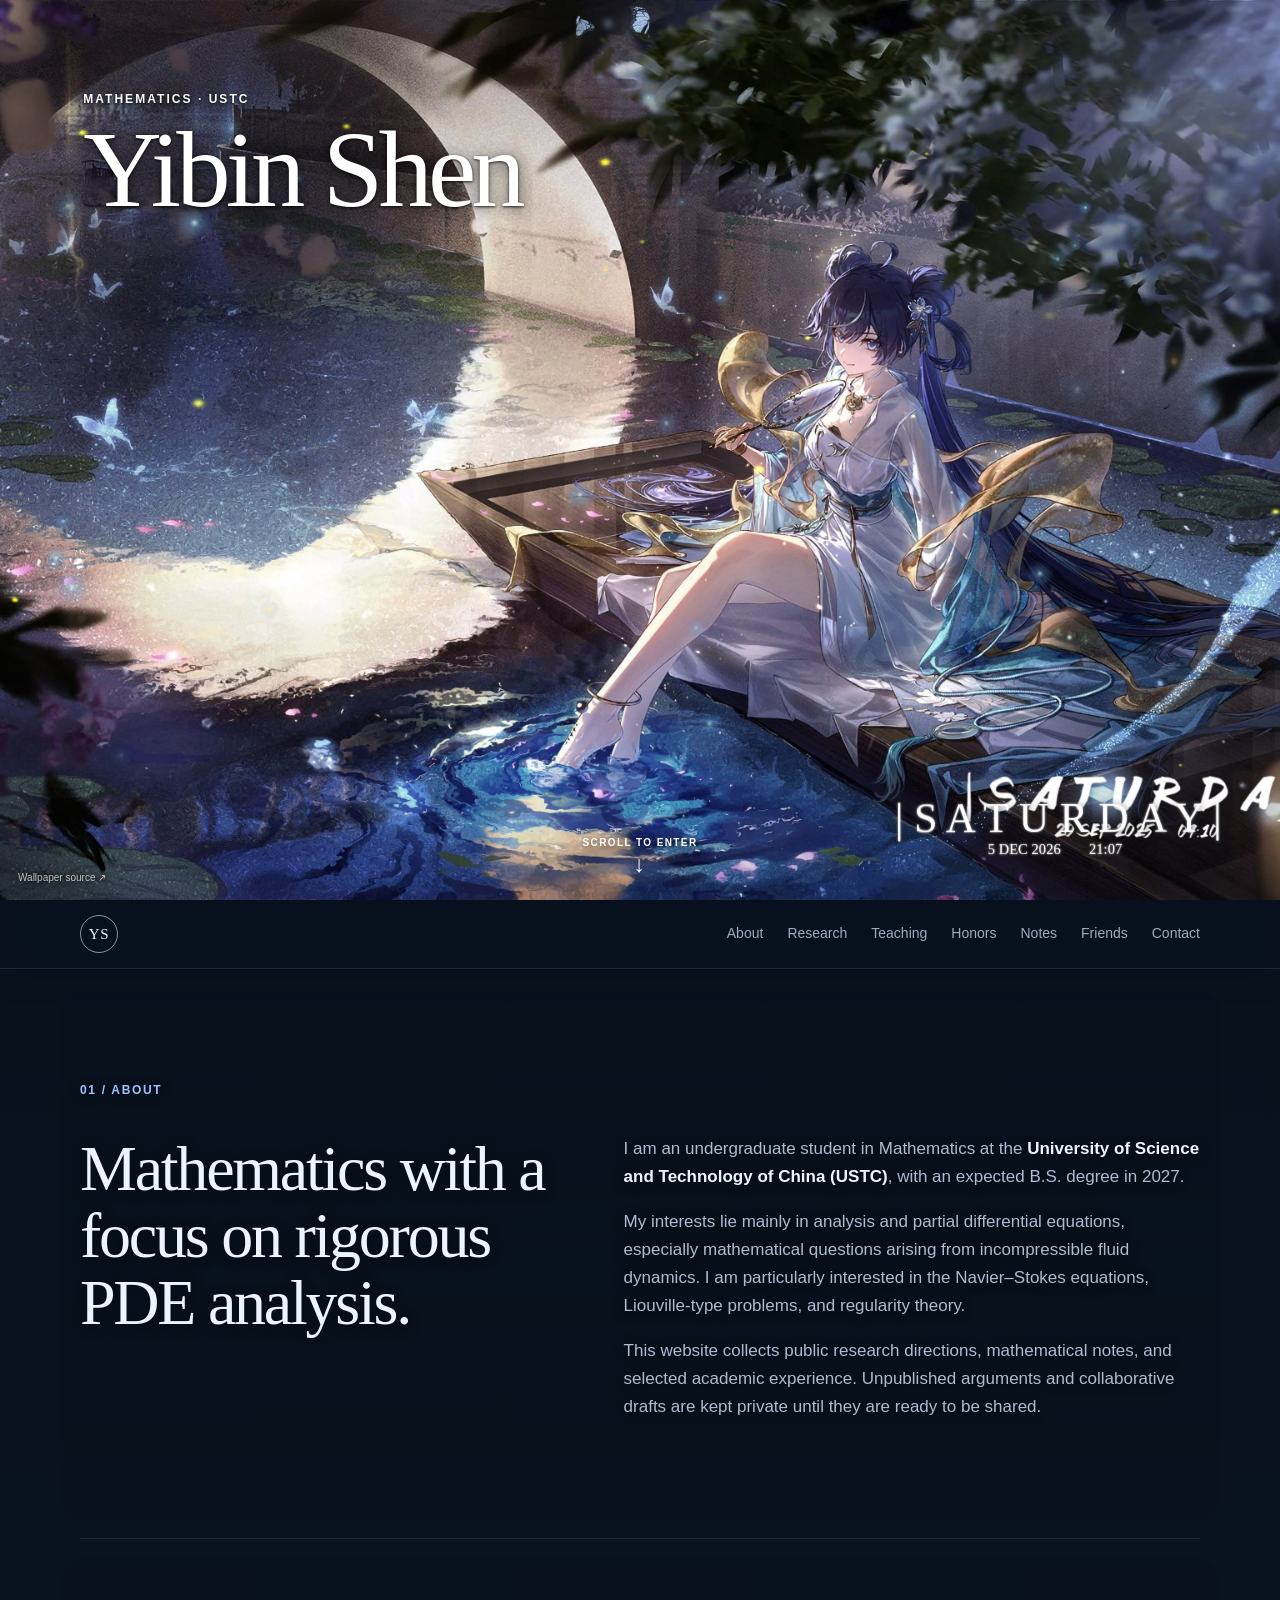
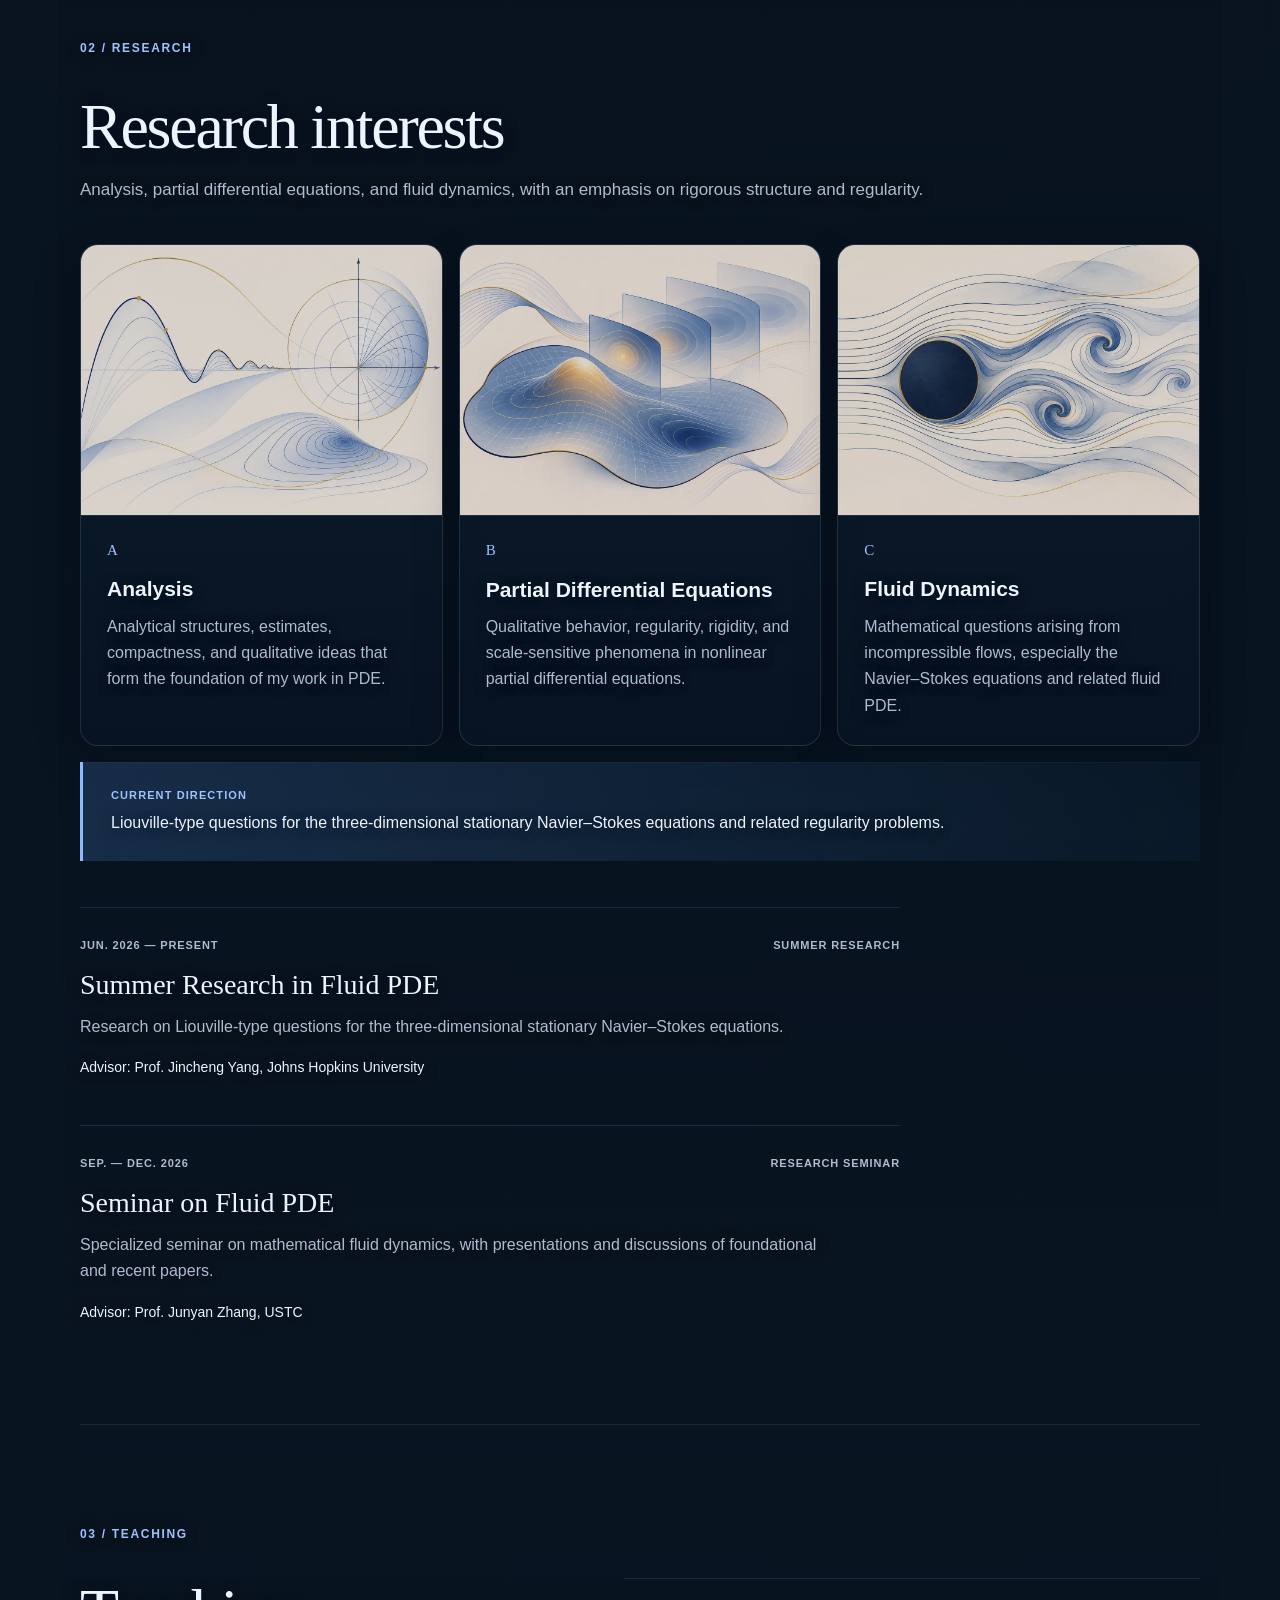
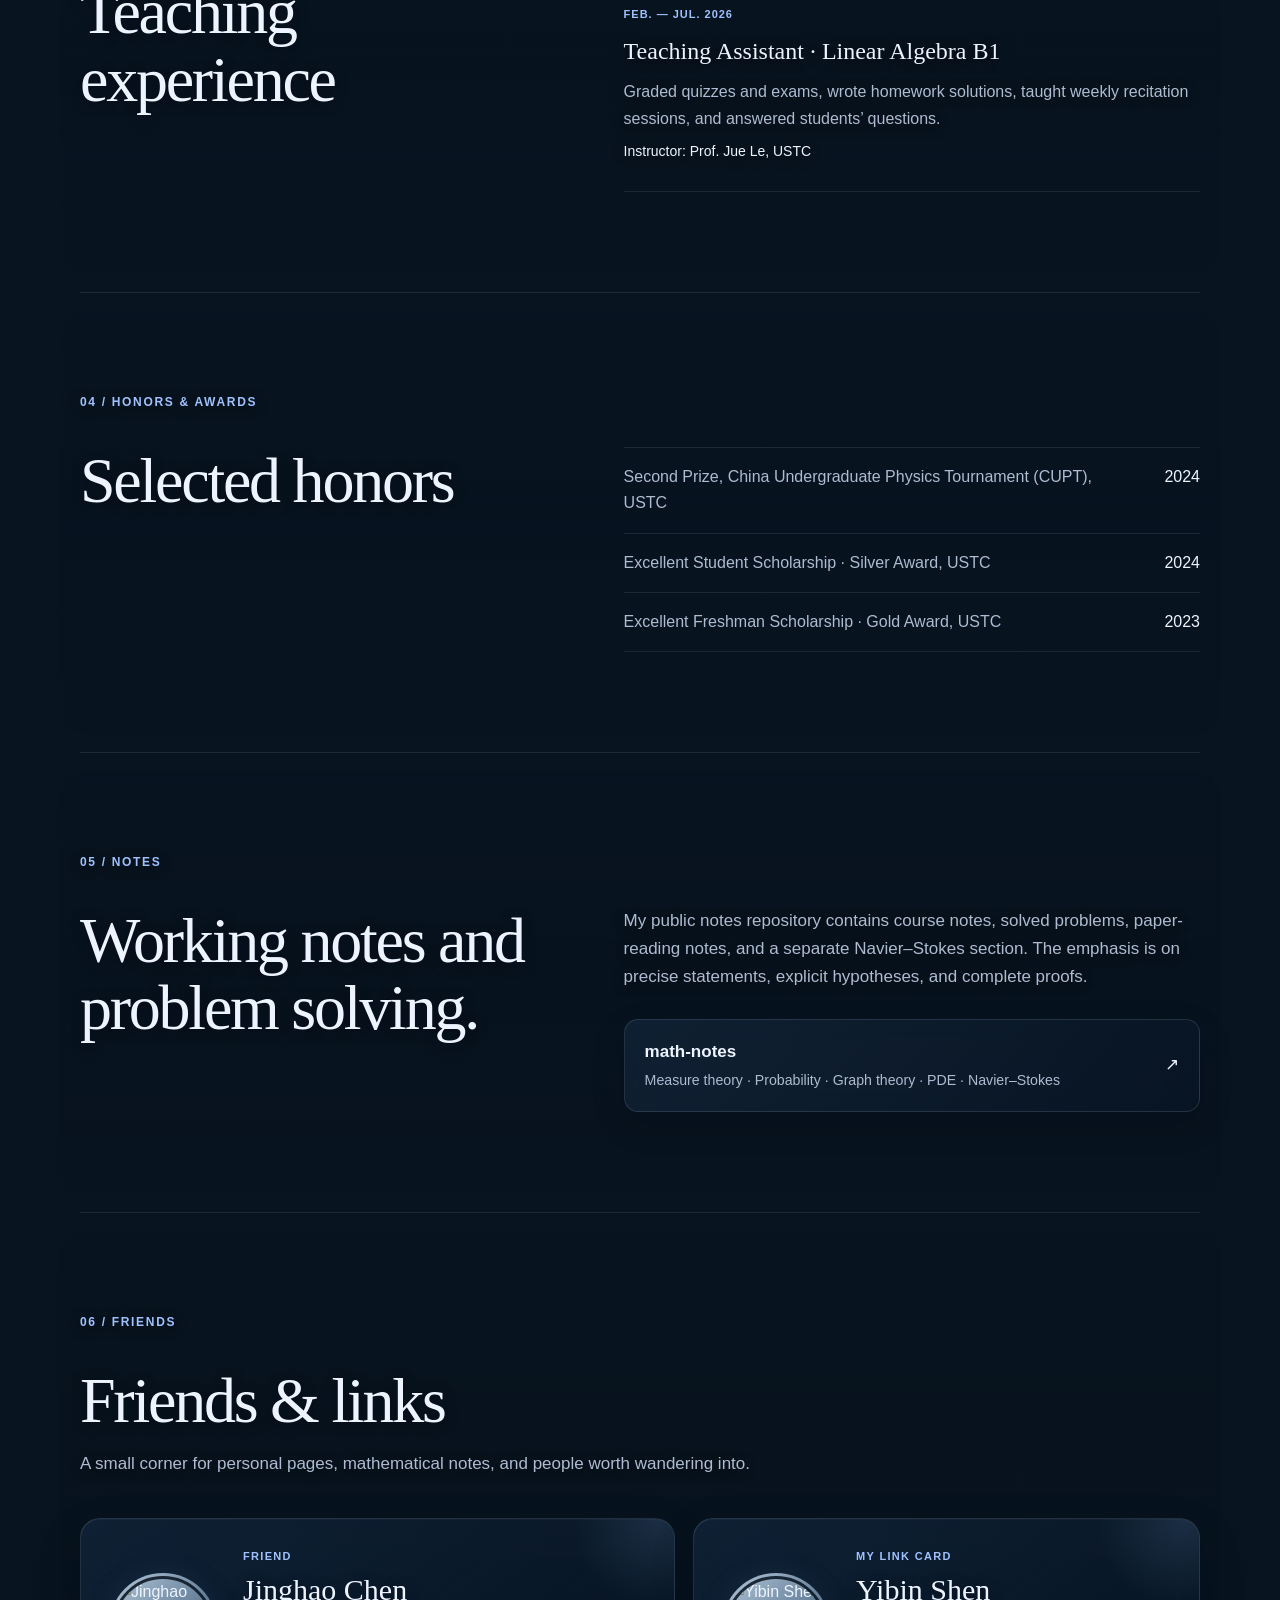
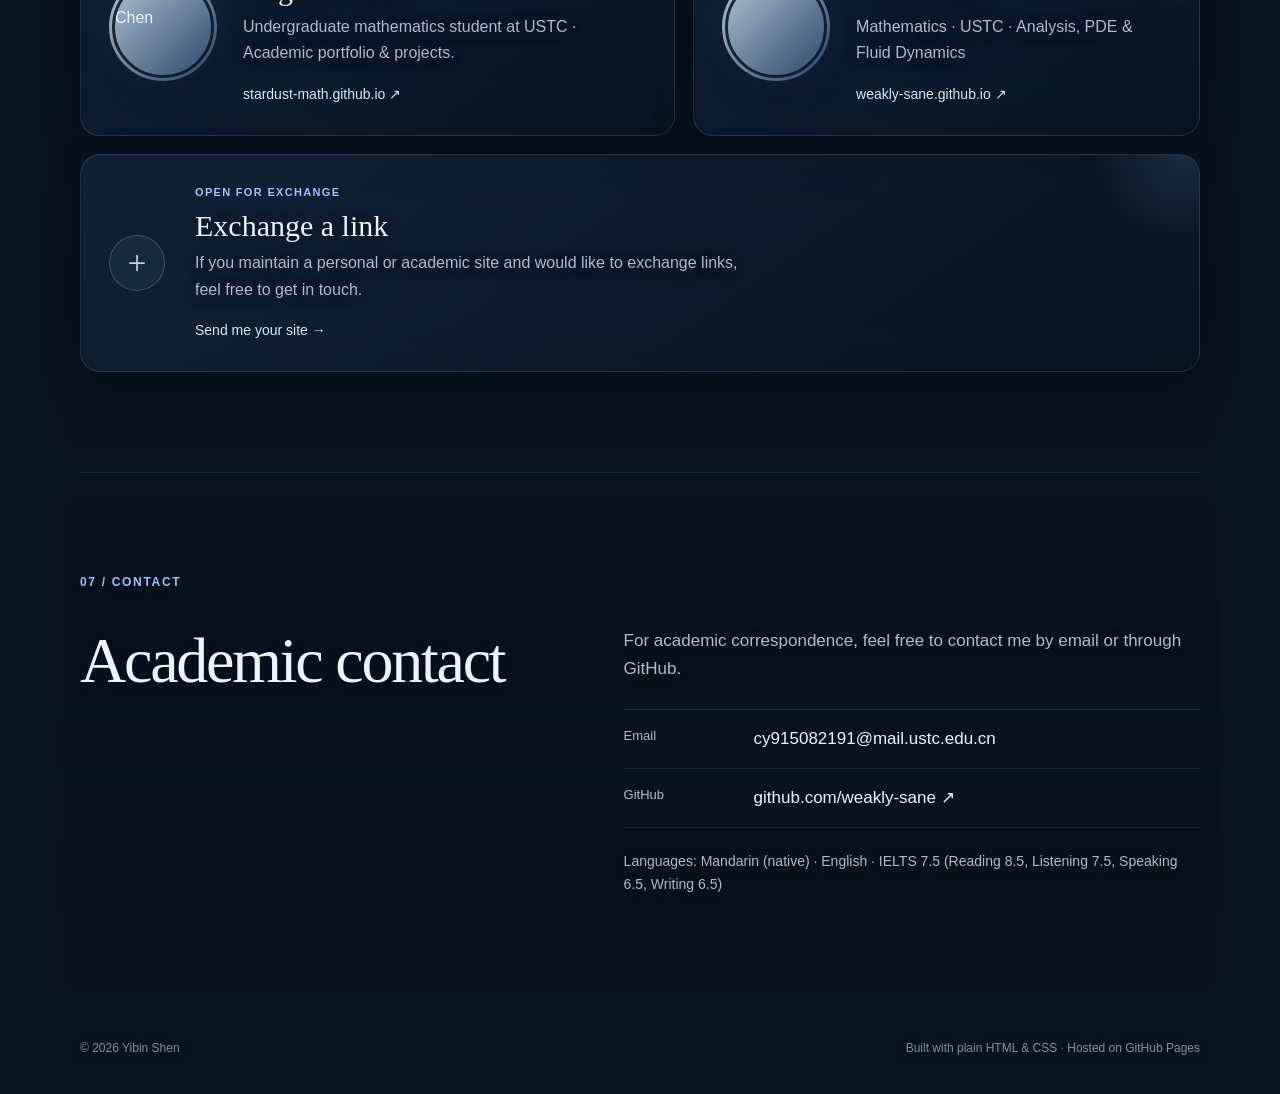
==== commit ab927946: "Refresh real arrow cursor cache" ====
--- a/index.html
+++ b/index.html
@@ -10,7 +10,7 @@
   <link rel="shortcut icon" href="https://avatars.githubusercontent.com/u/354143069?v=4">
   <link rel="apple-touch-icon" href="https://avatars.githubusercontent.com/u/354143069?v=4">
   <link rel="preconnect" href="https://images.steamusercontent.com">
-  <link rel="stylesheet" href="style.css?v=20261109-nativecursor1">
+  <link rel="stylesheet" href="style.css?v=20261109-real-arrow1">
 
   <style>
     .wallpaper-cover{position:relative;width:100%;height:100svh;min-height:560px;overflow:hidden;isolation:isolate;background:#101521;color:#fff}
--- a/style.css
+++ b/style.css
@@ -1272,7 +1272,7 @@
   html,
   body,
   body * {
-    cursor: url("assets/cursor/lumen-native.svg") 3 3, default !important;
+    cursor: url("assets/cursor/lumen-native.svg?v=real-arrow-1") 3 3, default !important;
   }
 }
 
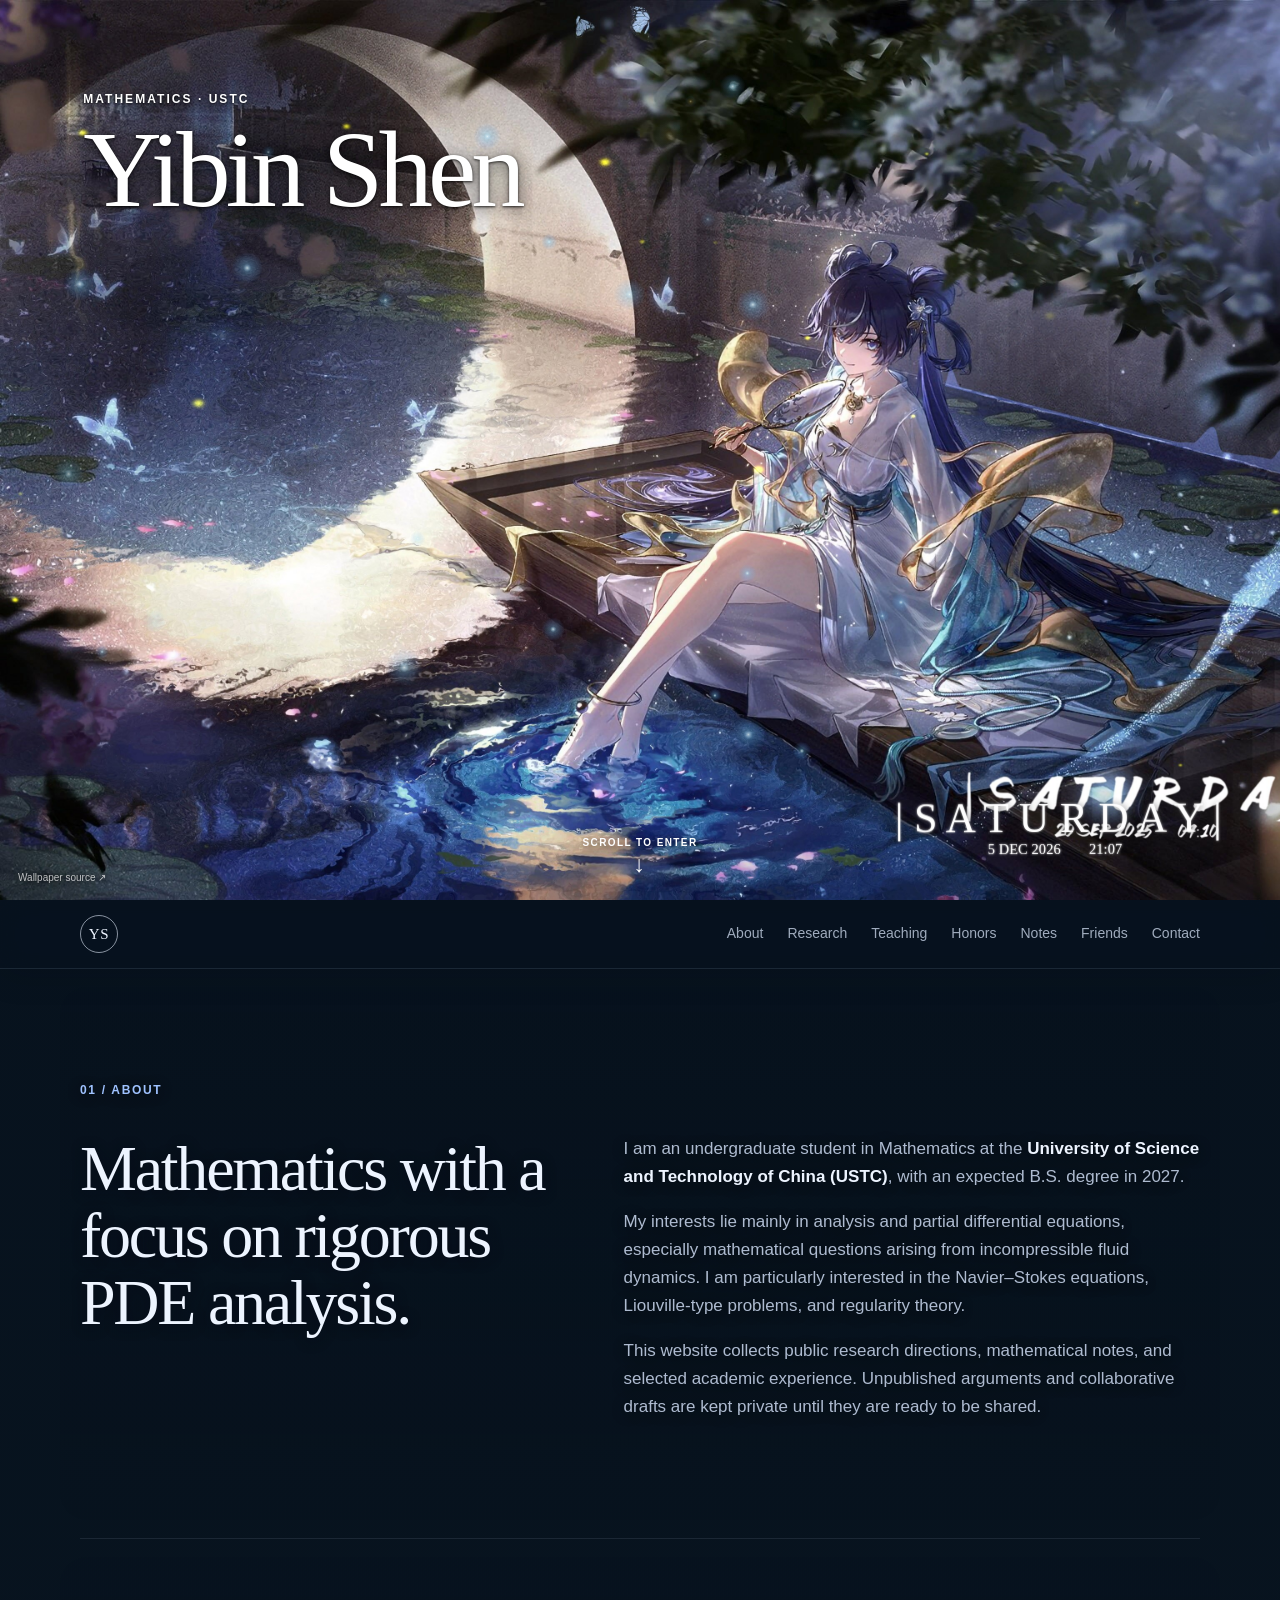
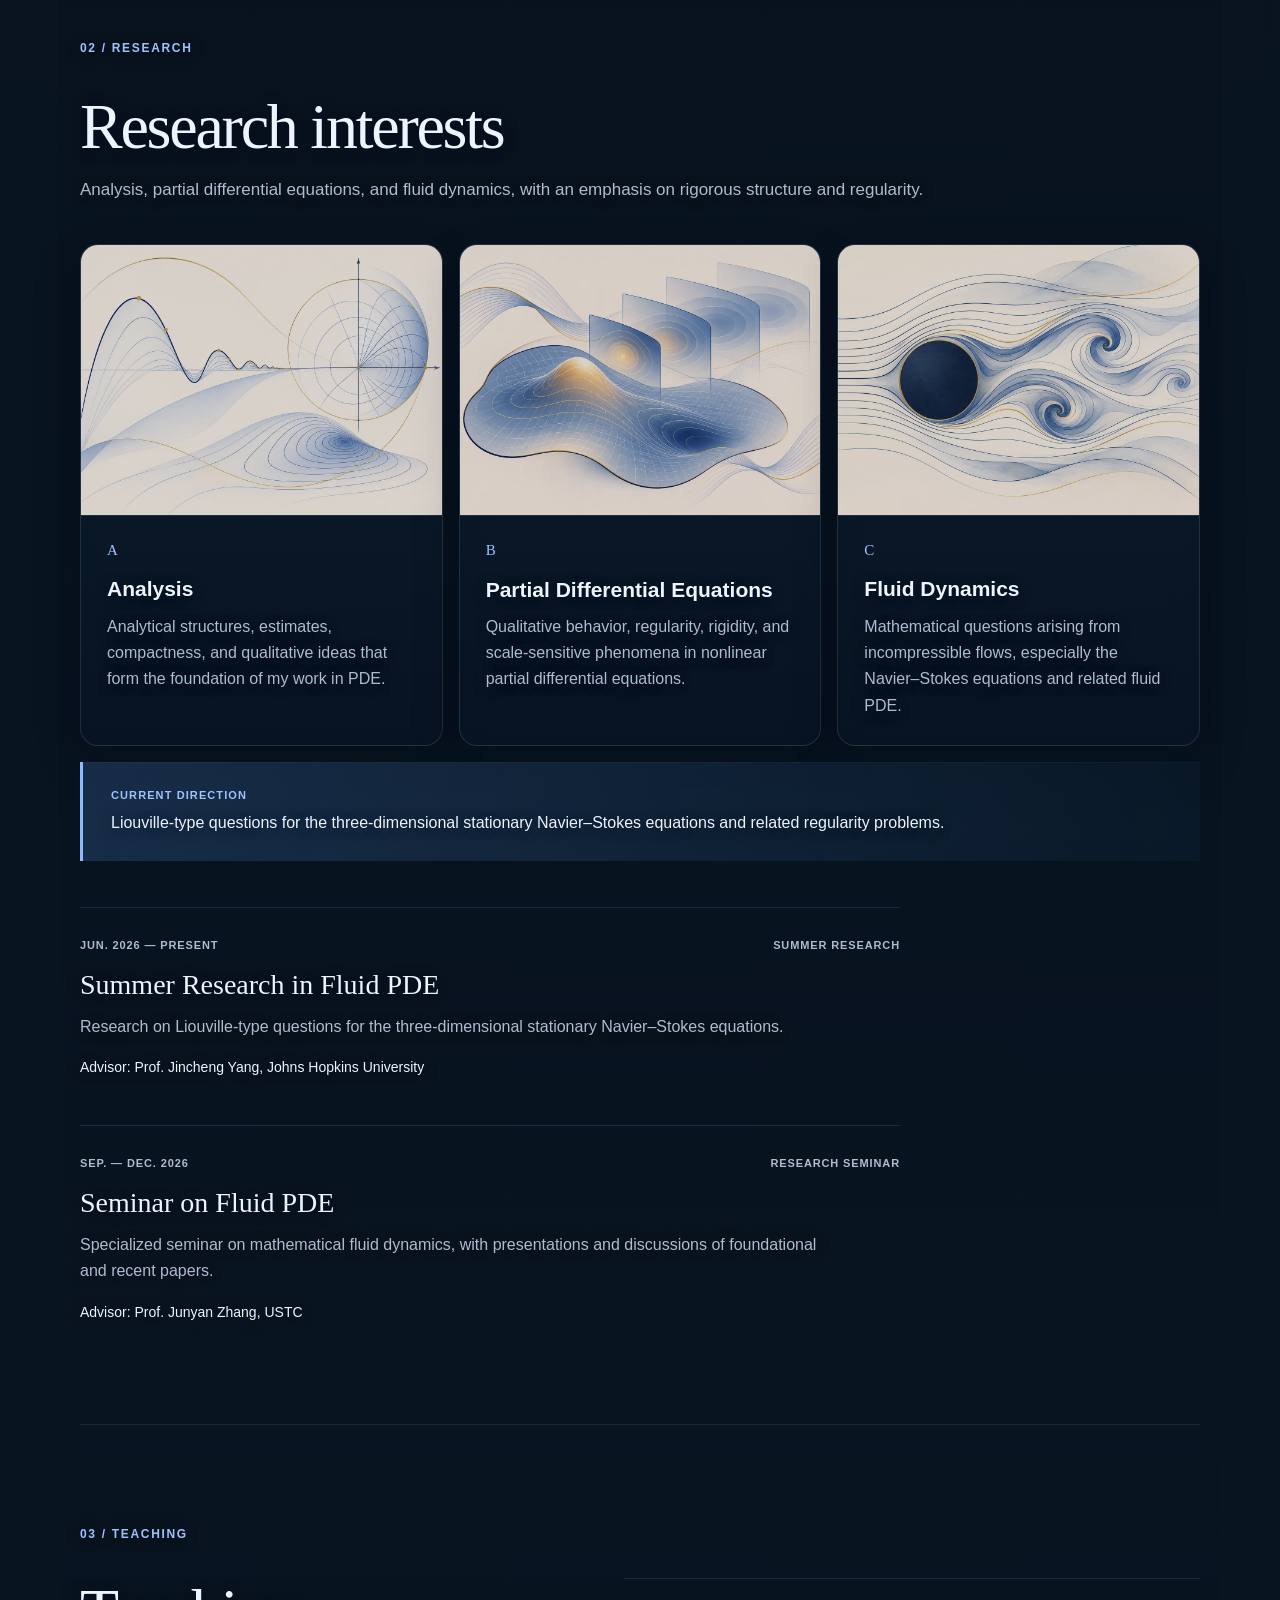
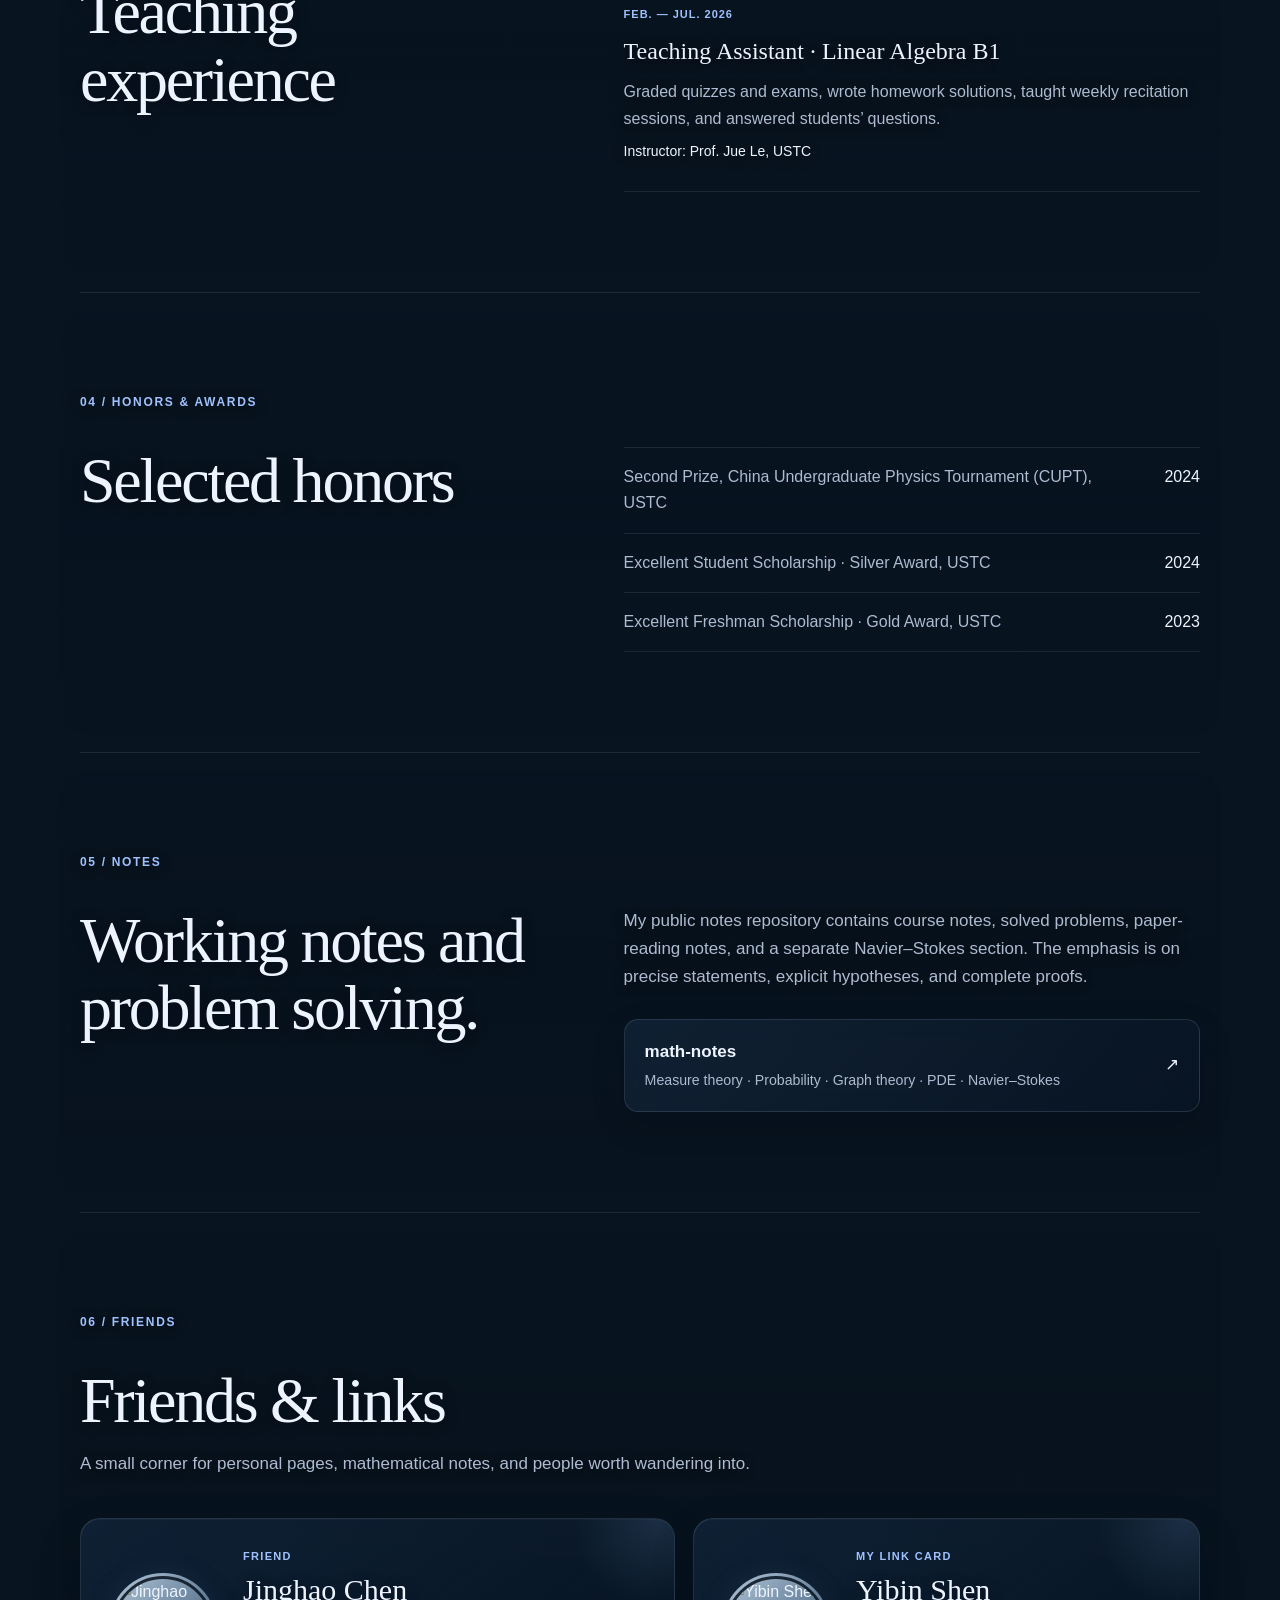
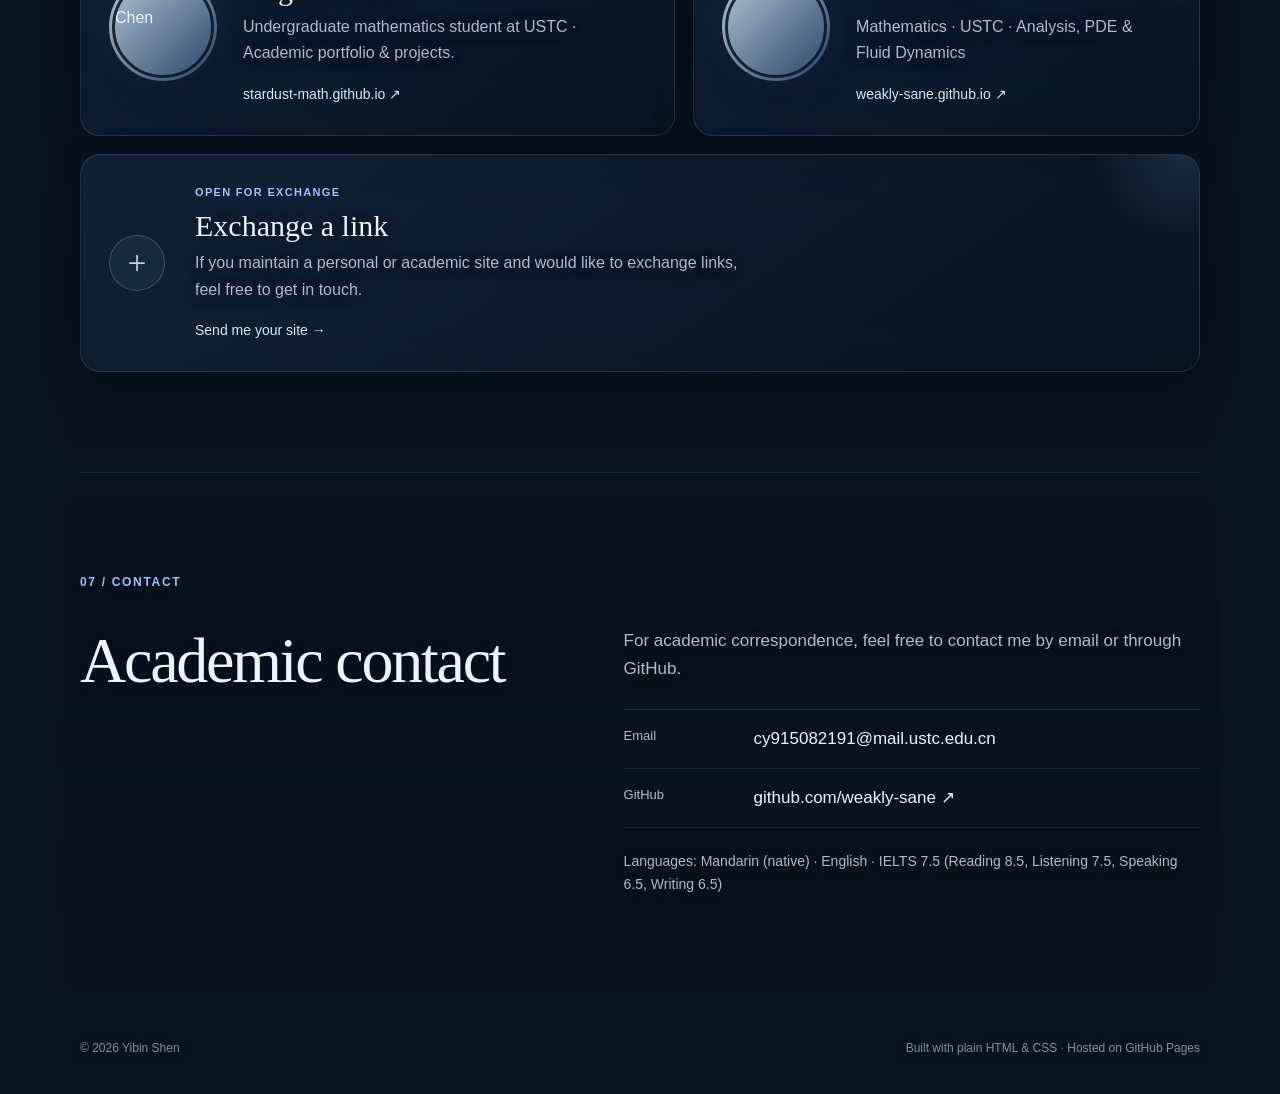
==== commit d54e52f1: "Refresh refined moonlit cursor assets" ====
--- a/index.html
+++ b/index.html
@@ -10,7 +10,7 @@
   <link rel="shortcut icon" href="https://avatars.githubusercontent.com/u/354143069?v=4">
   <link rel="apple-touch-icon" href="https://avatars.githubusercontent.com/u/354143069?v=4">
   <link rel="preconnect" href="https://images.steamusercontent.com">
-  <link rel="stylesheet" href="style.css?v=20261109-real-arrow1">
+  <link rel="stylesheet" href="style.css?v=20261109-moonlit-arrow2">
 
   <style>
     .wallpaper-cover{position:relative;width:100%;height:100svh;min-height:560px;overflow:hidden;isolation:isolate;background:#101521;color:#fff}
--- a/style.css
+++ b/style.css
@@ -1272,7 +1272,7 @@
   html,
   body,
   body * {
-    cursor: url("assets/cursor/lumen-native.svg?v=real-arrow-1") 3 3, default !important;
+    cursor: url("assets/cursor/lumen-native.svg?v=moonlit-arrow-2") 4 4, default !important;
   }
 }
 
@@ -1296,3 +1296,83 @@
   left: -6px;
   top: -6px;
 }
+
+
+/* Refined moonlit cursor aura: restrained, layered, non-neon. */
+.lumen-cursor {
+  width: 50px;
+  height: 50px;
+}
+
+.lumen-cursor-aura {
+  left: -18px;
+  top: -18px;
+  width: 48px;
+  height: 48px;
+  opacity: .64;
+  background:
+    radial-gradient(circle at 48% 46%,
+      rgba(247, 252, 255, .20) 0 5%,
+      rgba(187, 224, 255, .13) 18%,
+      rgba(118, 184, 248, .07) 36%,
+      rgba(84, 150, 232, 0) 68%);
+  filter: blur(5.5px);
+}
+
+.lumen-cursor-aura::before,
+.lumen-cursor-aura::after {
+  content: "";
+  position: absolute;
+  pointer-events: none;
+}
+
+.lumen-cursor-aura::before {
+  left: 9px;
+  top: 9px;
+  width: 24px;
+  height: 24px;
+  border-radius: 50%;
+  border: 1px solid rgba(213, 237, 255, .16);
+  box-shadow:
+    0 0 8px rgba(180, 219, 255, .10),
+    inset 0 0 7px rgba(225, 243, 255, .05);
+  animation: lumen-cursor-halo 3.6s ease-in-out infinite;
+}
+
+.lumen-cursor-aura::after {
+  left: 4px;
+  top: 19px;
+  width: 34px;
+  height: 1px;
+  background: linear-gradient(90deg,
+    transparent,
+    rgba(239, 249, 255, .15) 35%,
+    rgba(170, 216, 255, .32) 52%,
+    rgba(107, 172, 242, .10) 72%,
+    transparent);
+  transform: rotate(-38deg);
+  filter: blur(.3px);
+  opacity: .55;
+}
+
+.lumen-cursor-pulse {
+  left: -7px;
+  top: -7px;
+  width: 20px;
+  height: 20px;
+  border-color: rgba(205, 232, 255, .44);
+  box-shadow:
+    0 0 10px rgba(144, 198, 255, .22),
+    inset 0 0 7px rgba(240, 249, 255, .10);
+}
+
+@keyframes lumen-cursor-halo {
+  0%, 100% {
+    transform: scale(.88) rotate(0deg);
+    opacity: .34;
+  }
+  50% {
+    transform: scale(1.04) rotate(7deg);
+    opacity: .66;
+  }
+}
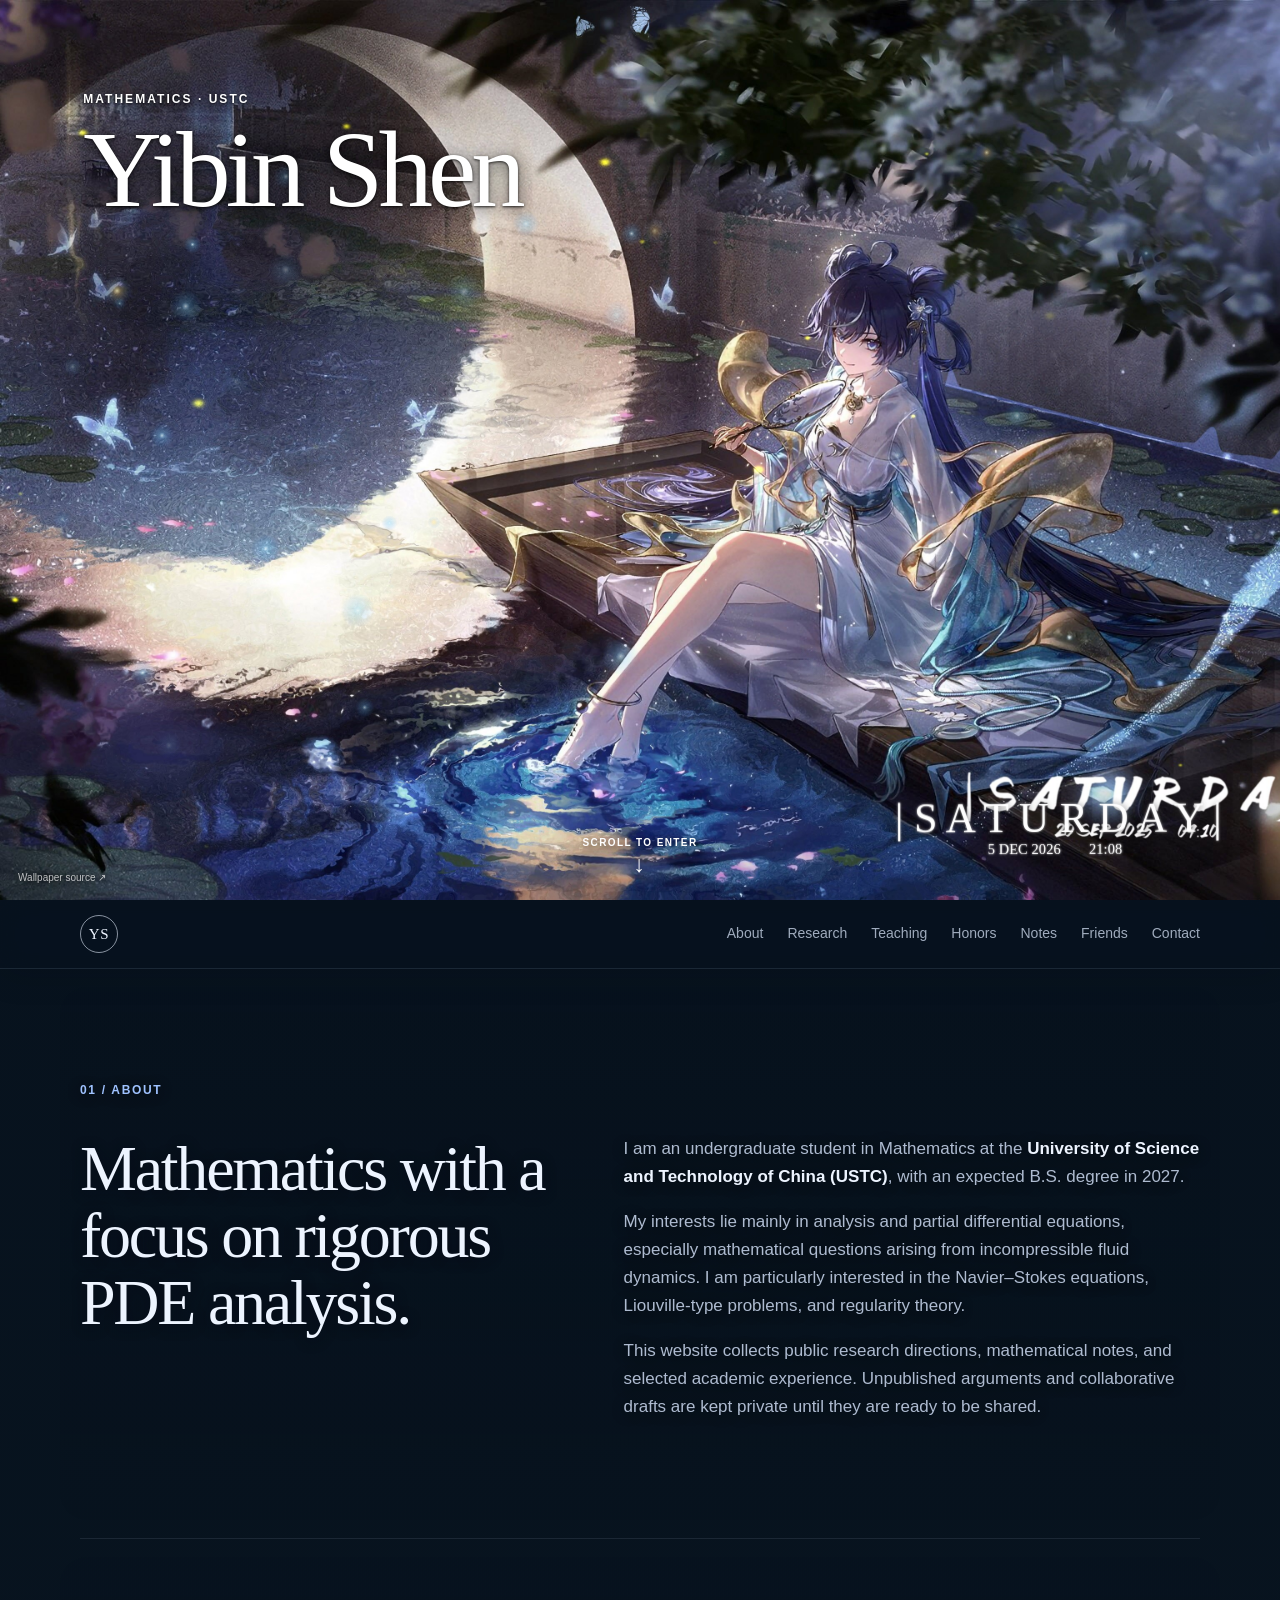
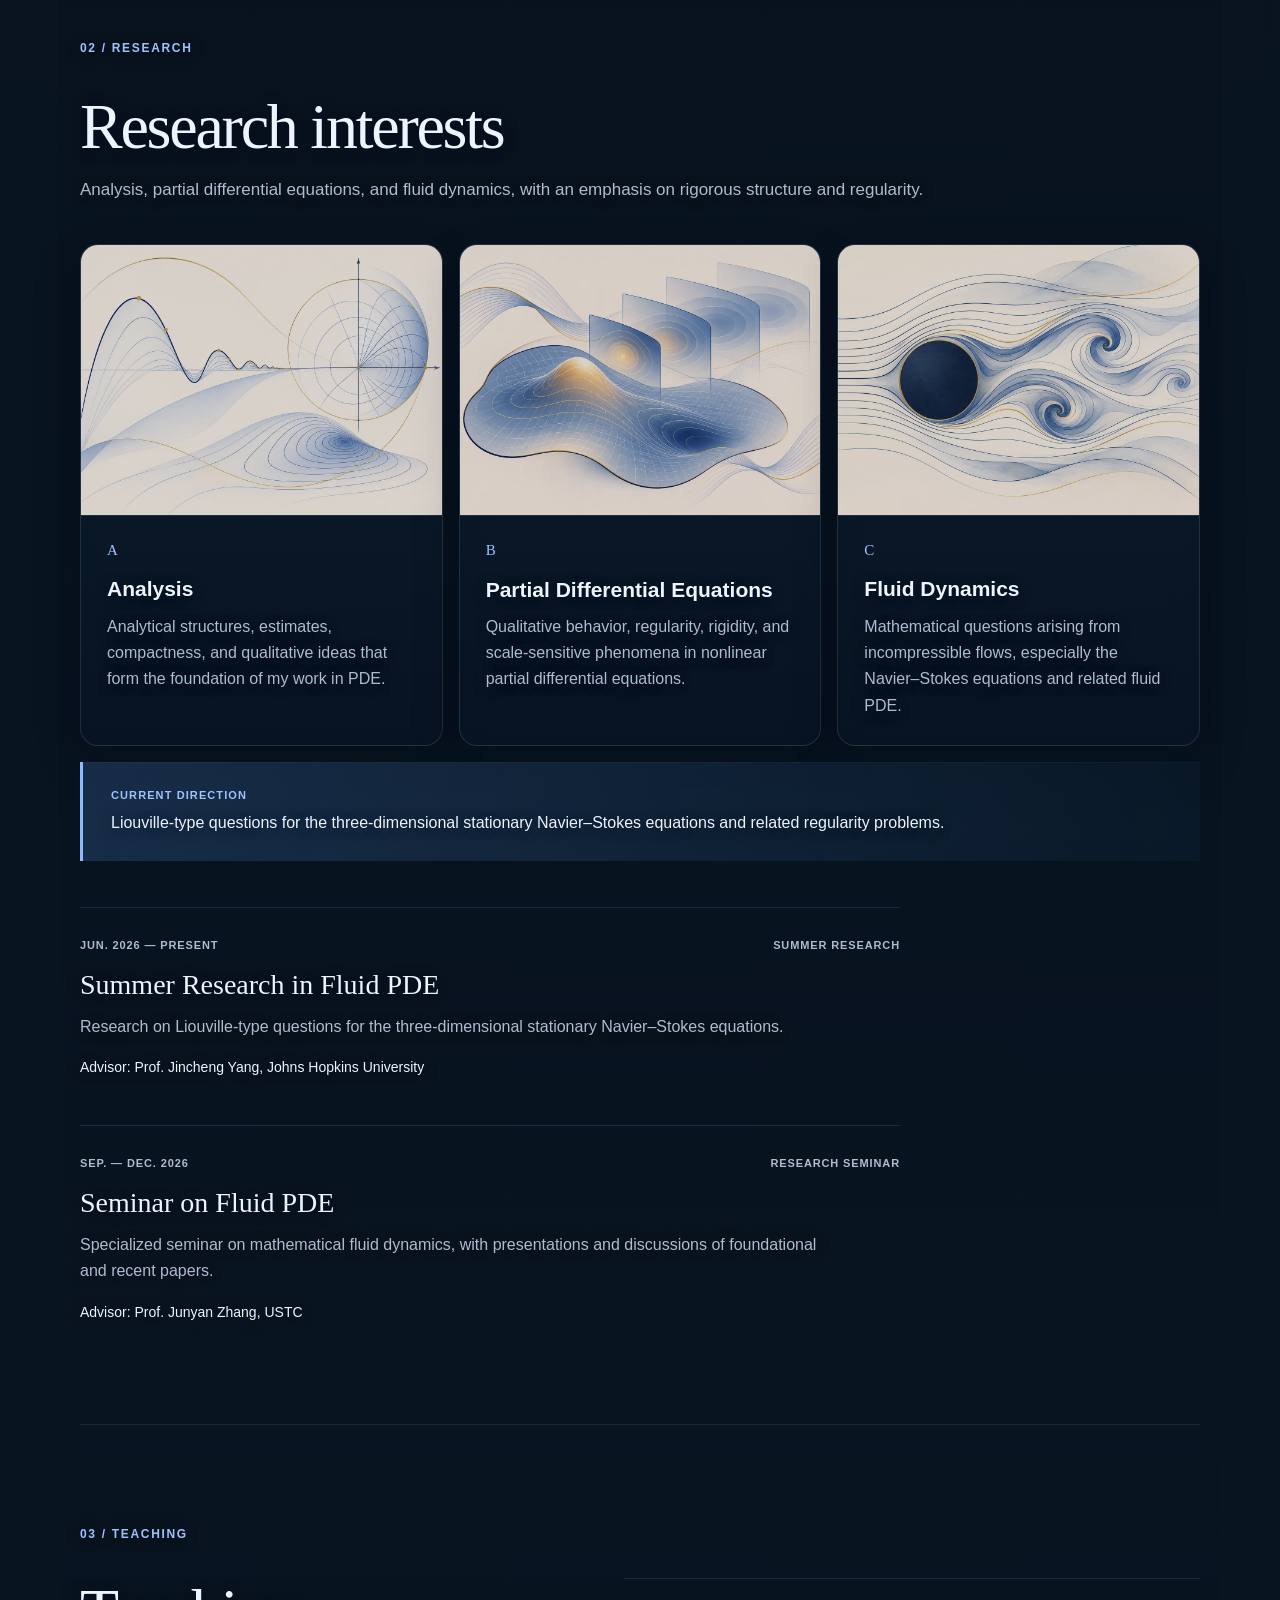
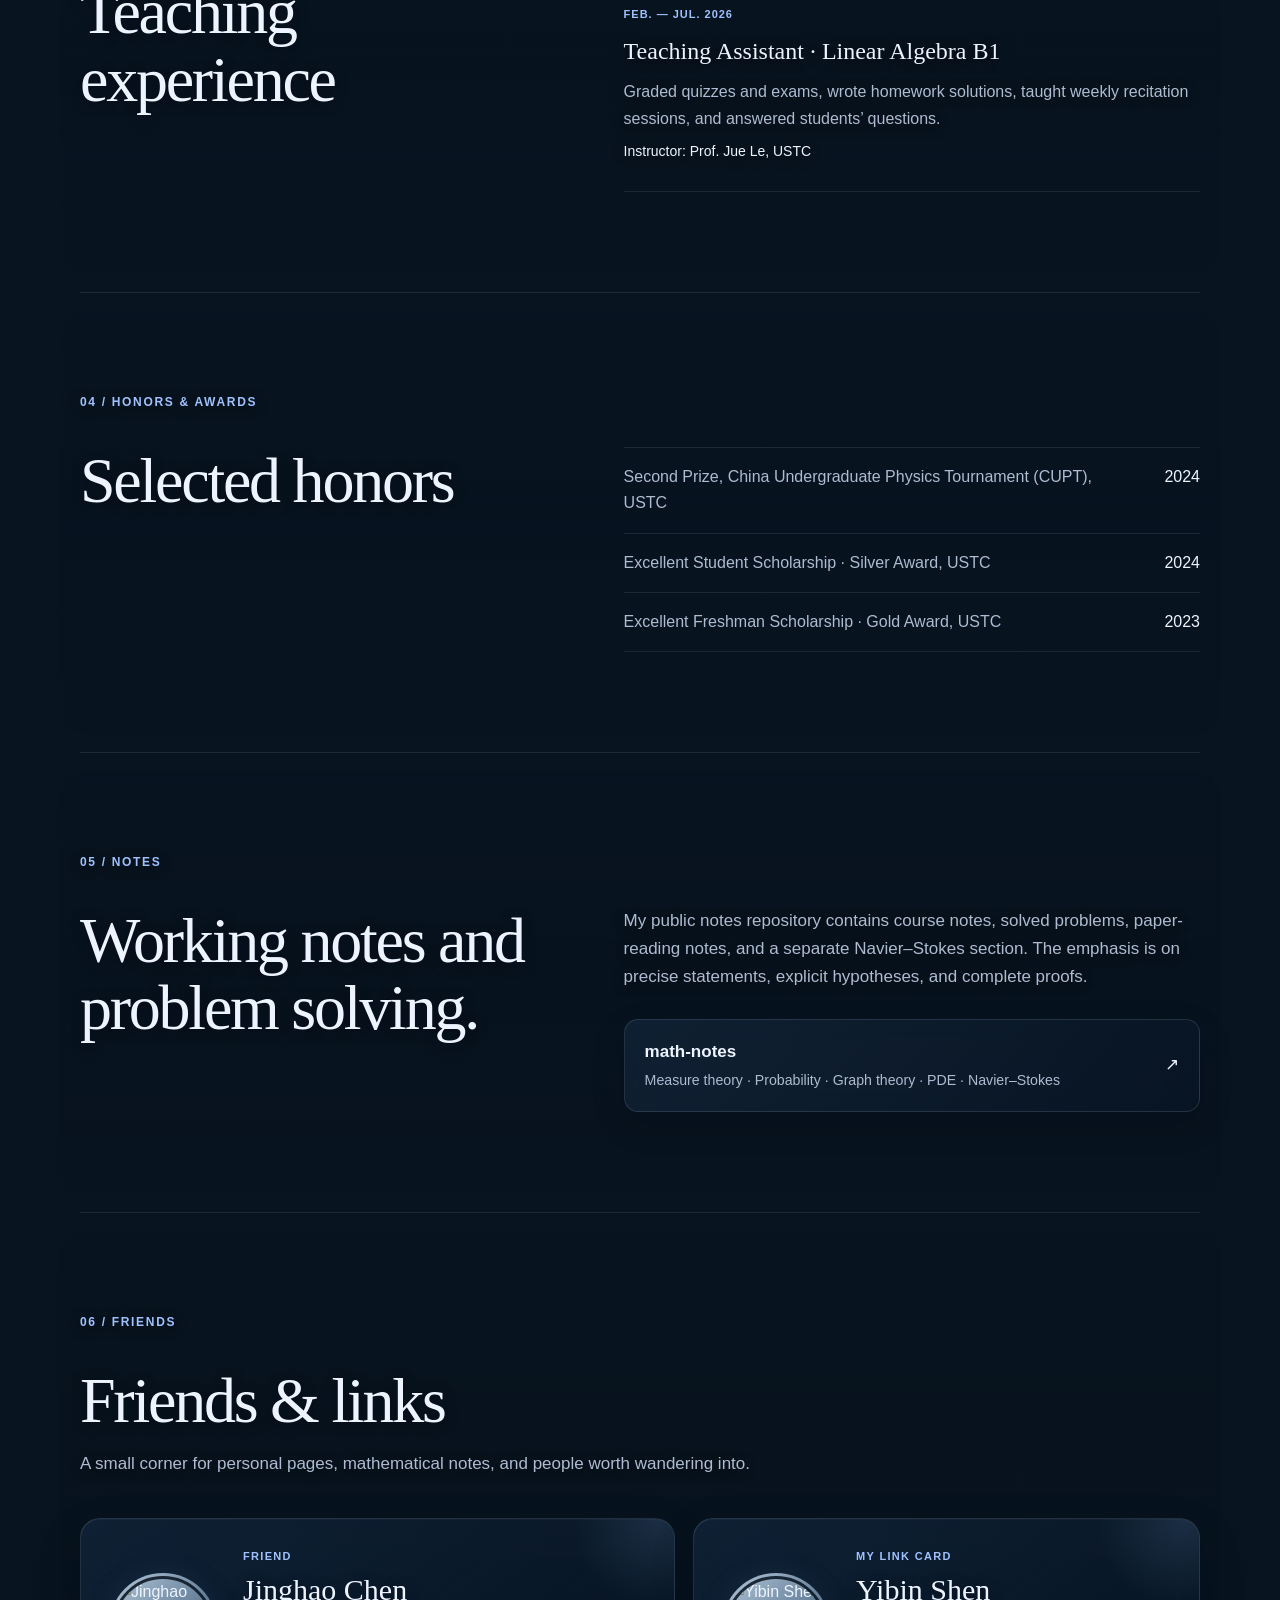
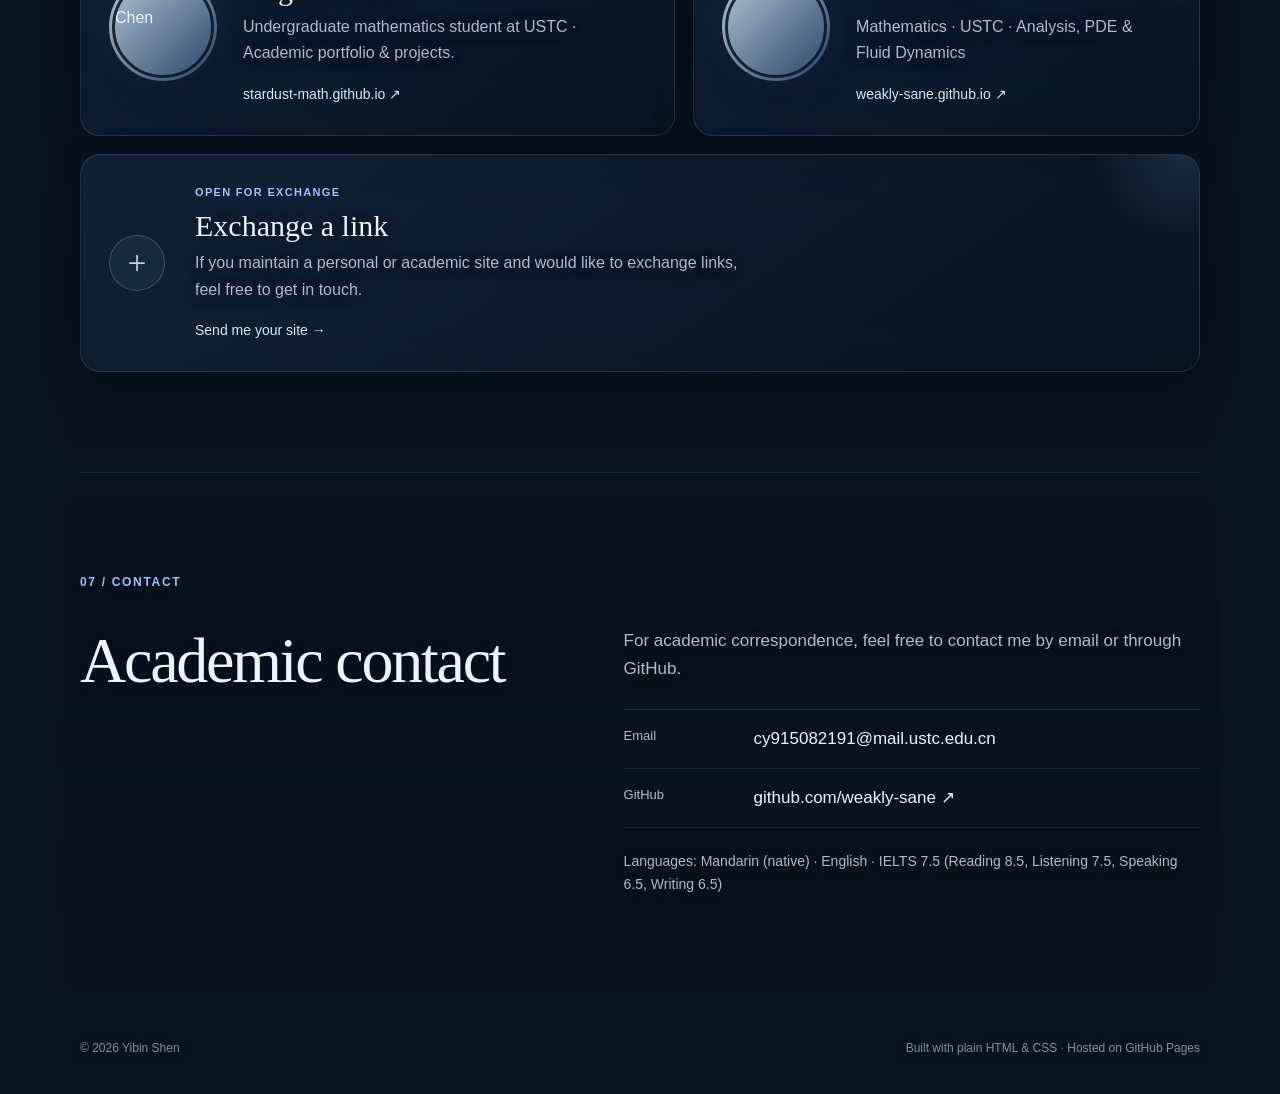
==== commit 4bd8d53d: "Refresh full-crystal cursor cache" ====
--- a/index.html
+++ b/index.html
@@ -10,7 +10,7 @@
   <link rel="shortcut icon" href="https://avatars.githubusercontent.com/u/354143069?v=4">
   <link rel="apple-touch-icon" href="https://avatars.githubusercontent.com/u/354143069?v=4">
   <link rel="preconnect" href="https://images.steamusercontent.com">
-  <link rel="stylesheet" href="style.css?v=20261109-moonlit-arrow2">
+  <link rel="stylesheet" href="style.css?v=20261109-crystal-arrow3">
 
   <style>
     .wallpaper-cover{position:relative;width:100%;height:100svh;min-height:560px;overflow:hidden;isolation:isolate;background:#101521;color:#fff}
--- a/style.css
+++ b/style.css
@@ -1272,7 +1272,7 @@
   html,
   body,
   body * {
-    cursor: url("assets/cursor/lumen-native.svg?v=moonlit-arrow-2") 4 4, default !important;
+    cursor: url("assets/cursor/lumen-native.svg?v=crystal-arrow-3") 4 4, default !important;
   }
 }
 
@@ -1376,3 +1376,31 @@
     opacity: .66;
   }
 }
+
+
+/* Full-crystal cursor aura: pale refraction rather than neon glow. */
+.lumen-cursor-aura {
+  background:
+    radial-gradient(circle at 46% 44%,
+      rgba(255, 255, 255, .18) 0 4%,
+      rgba(218, 242, 255, .12) 15%,
+      rgba(149, 208, 255, .07) 33%,
+      rgba(93, 164, 238, .025) 51%,
+      rgba(74, 144, 228, 0) 70%);
+  filter: blur(5px);
+  opacity: .58;
+}
+
+.lumen-cursor-aura::before {
+  border-color: rgba(226, 244, 255, .14);
+  box-shadow:
+    0 0 7px rgba(184, 224, 255, .08),
+    inset 0 0 5px rgba(255,255,255,.045);
+}
+
+.lumen-cursor-pulse {
+  border-color: rgba(221, 240, 255, .36);
+  box-shadow:
+    0 0 8px rgba(138, 195, 255, .16),
+    inset 0 0 6px rgba(245, 251, 255, .08);
+}
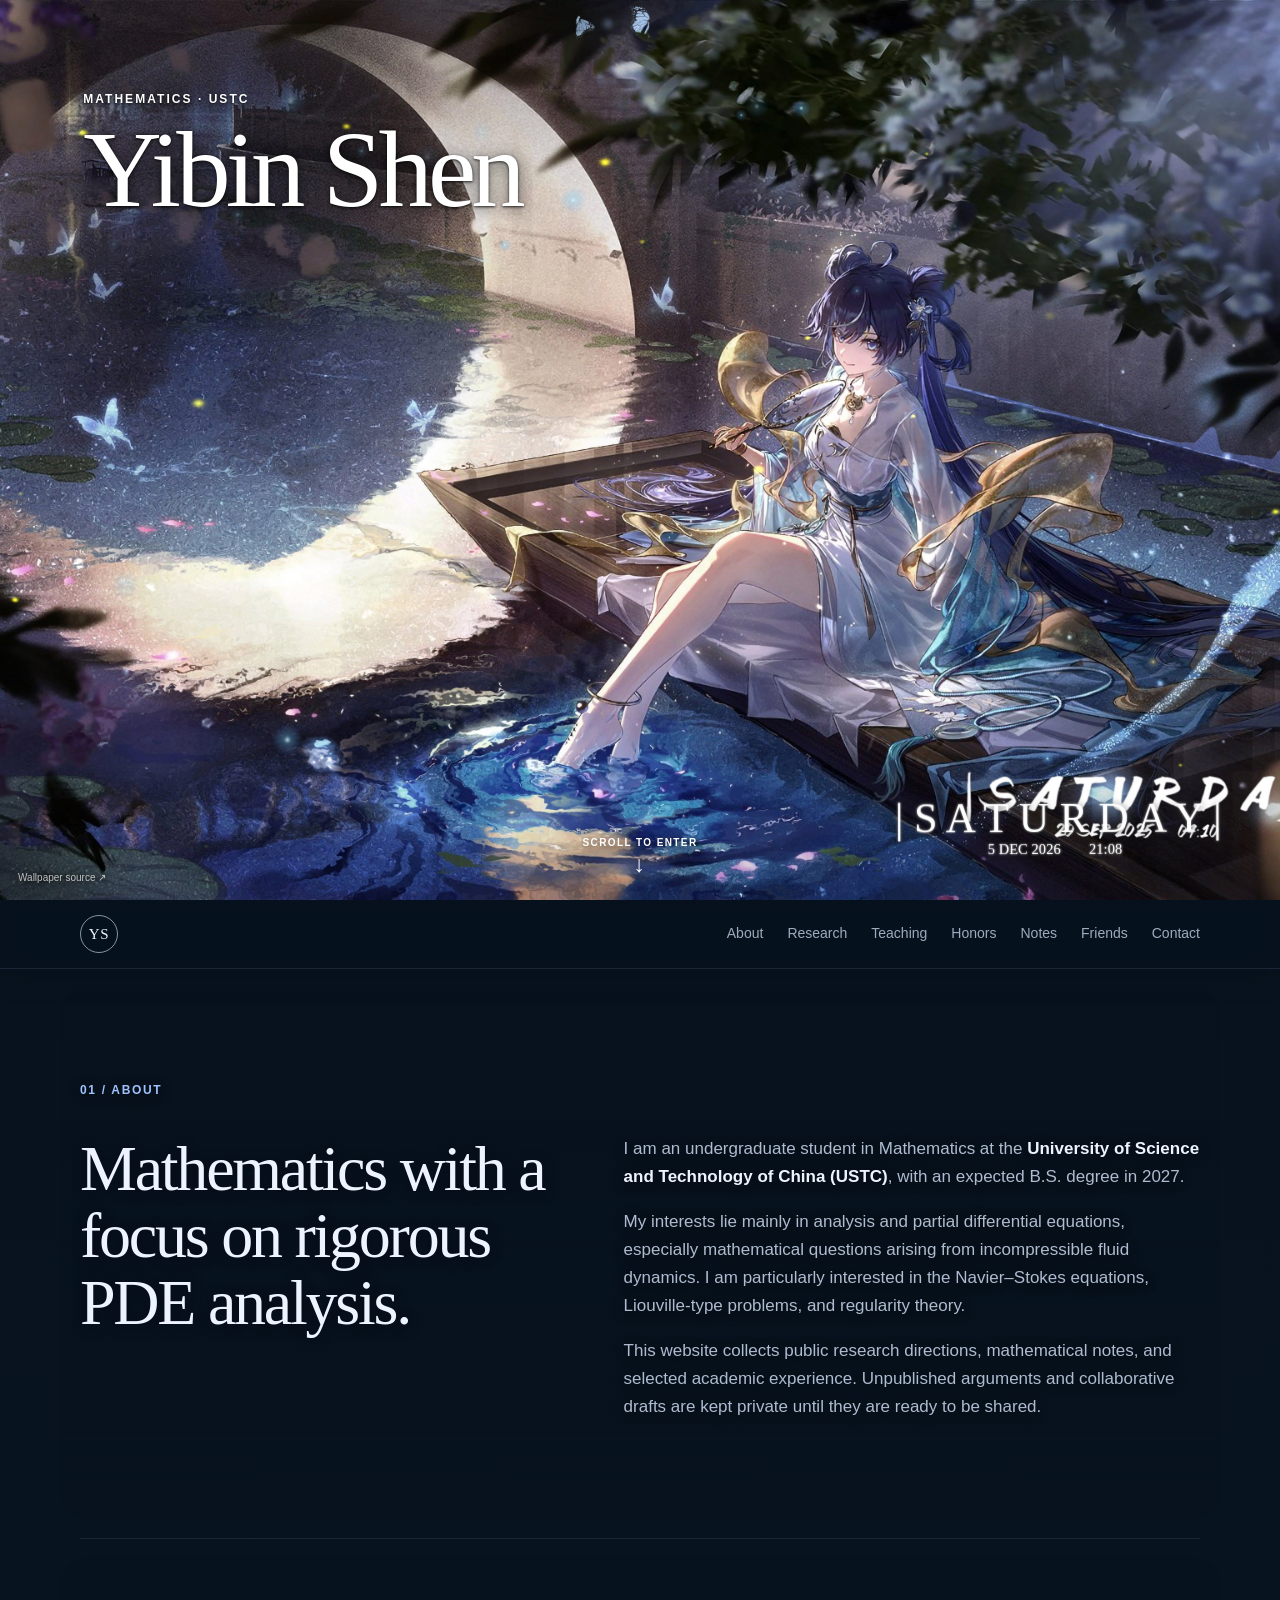
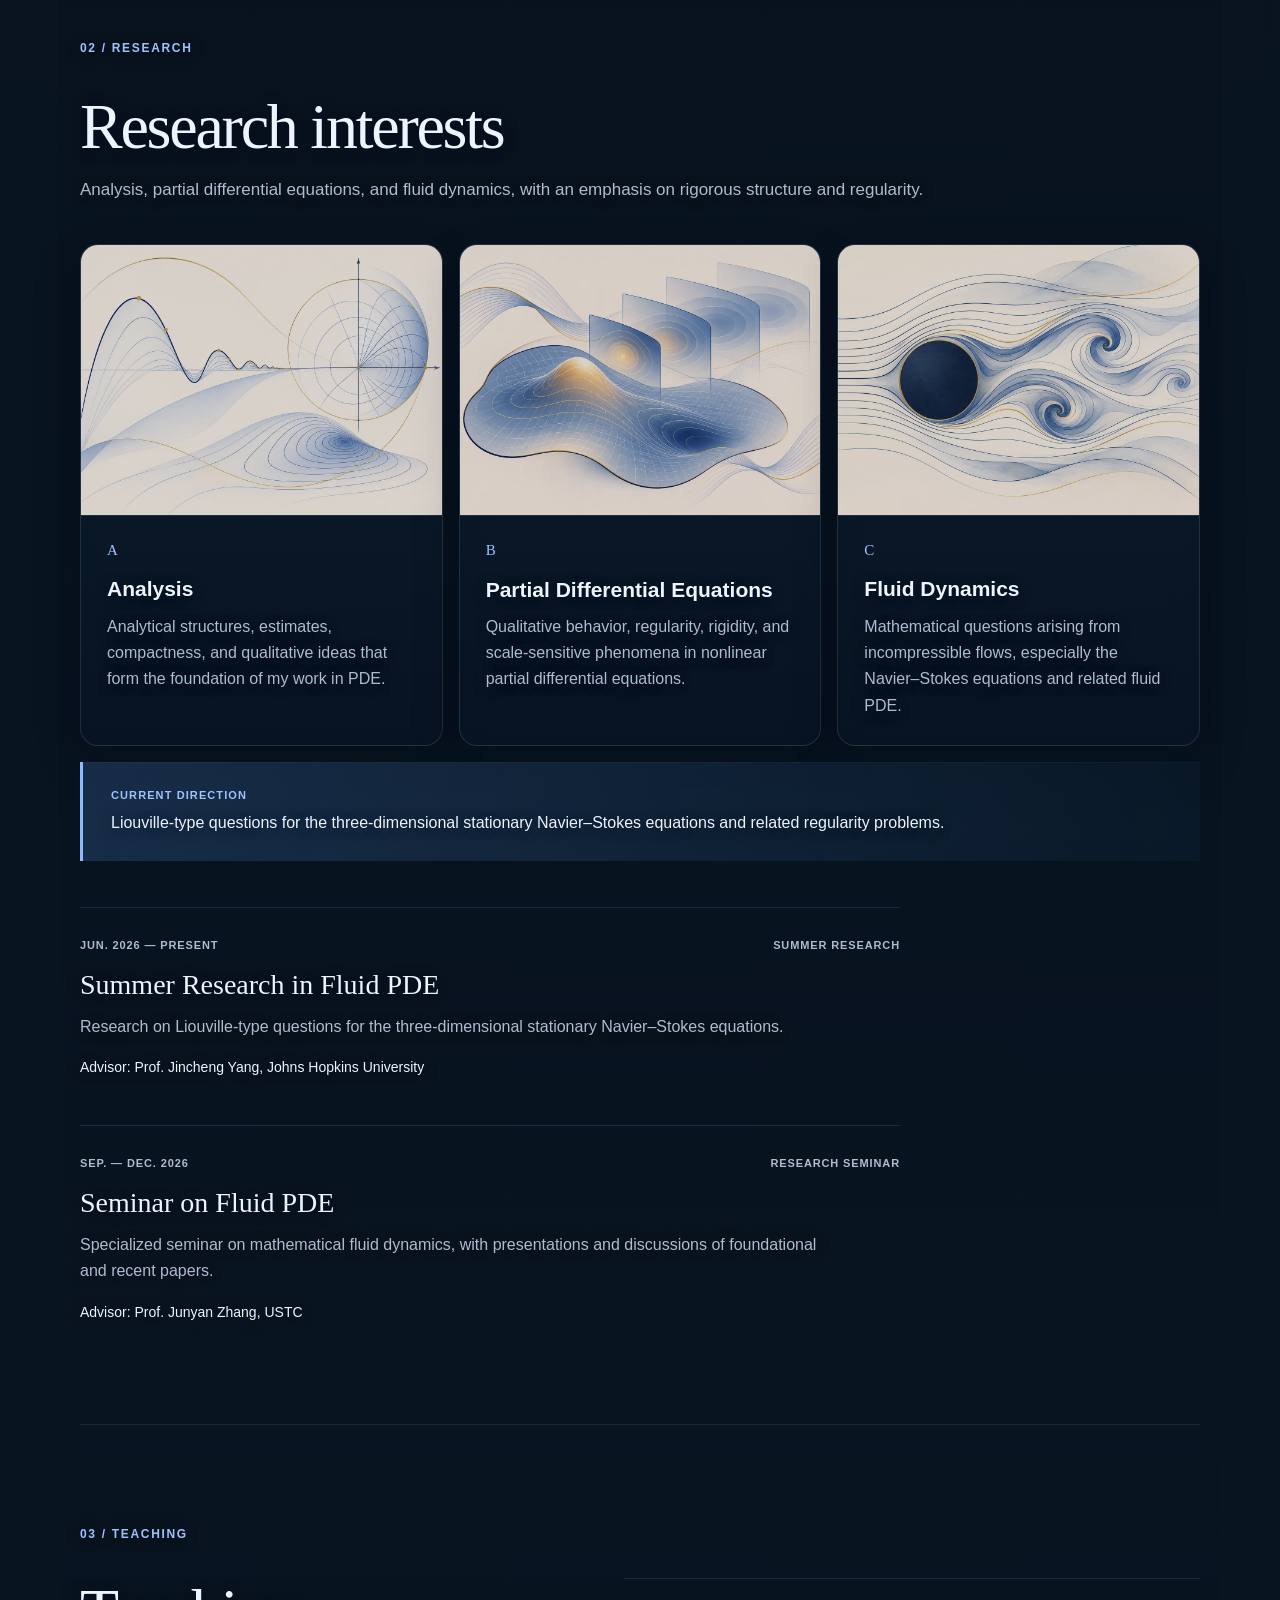
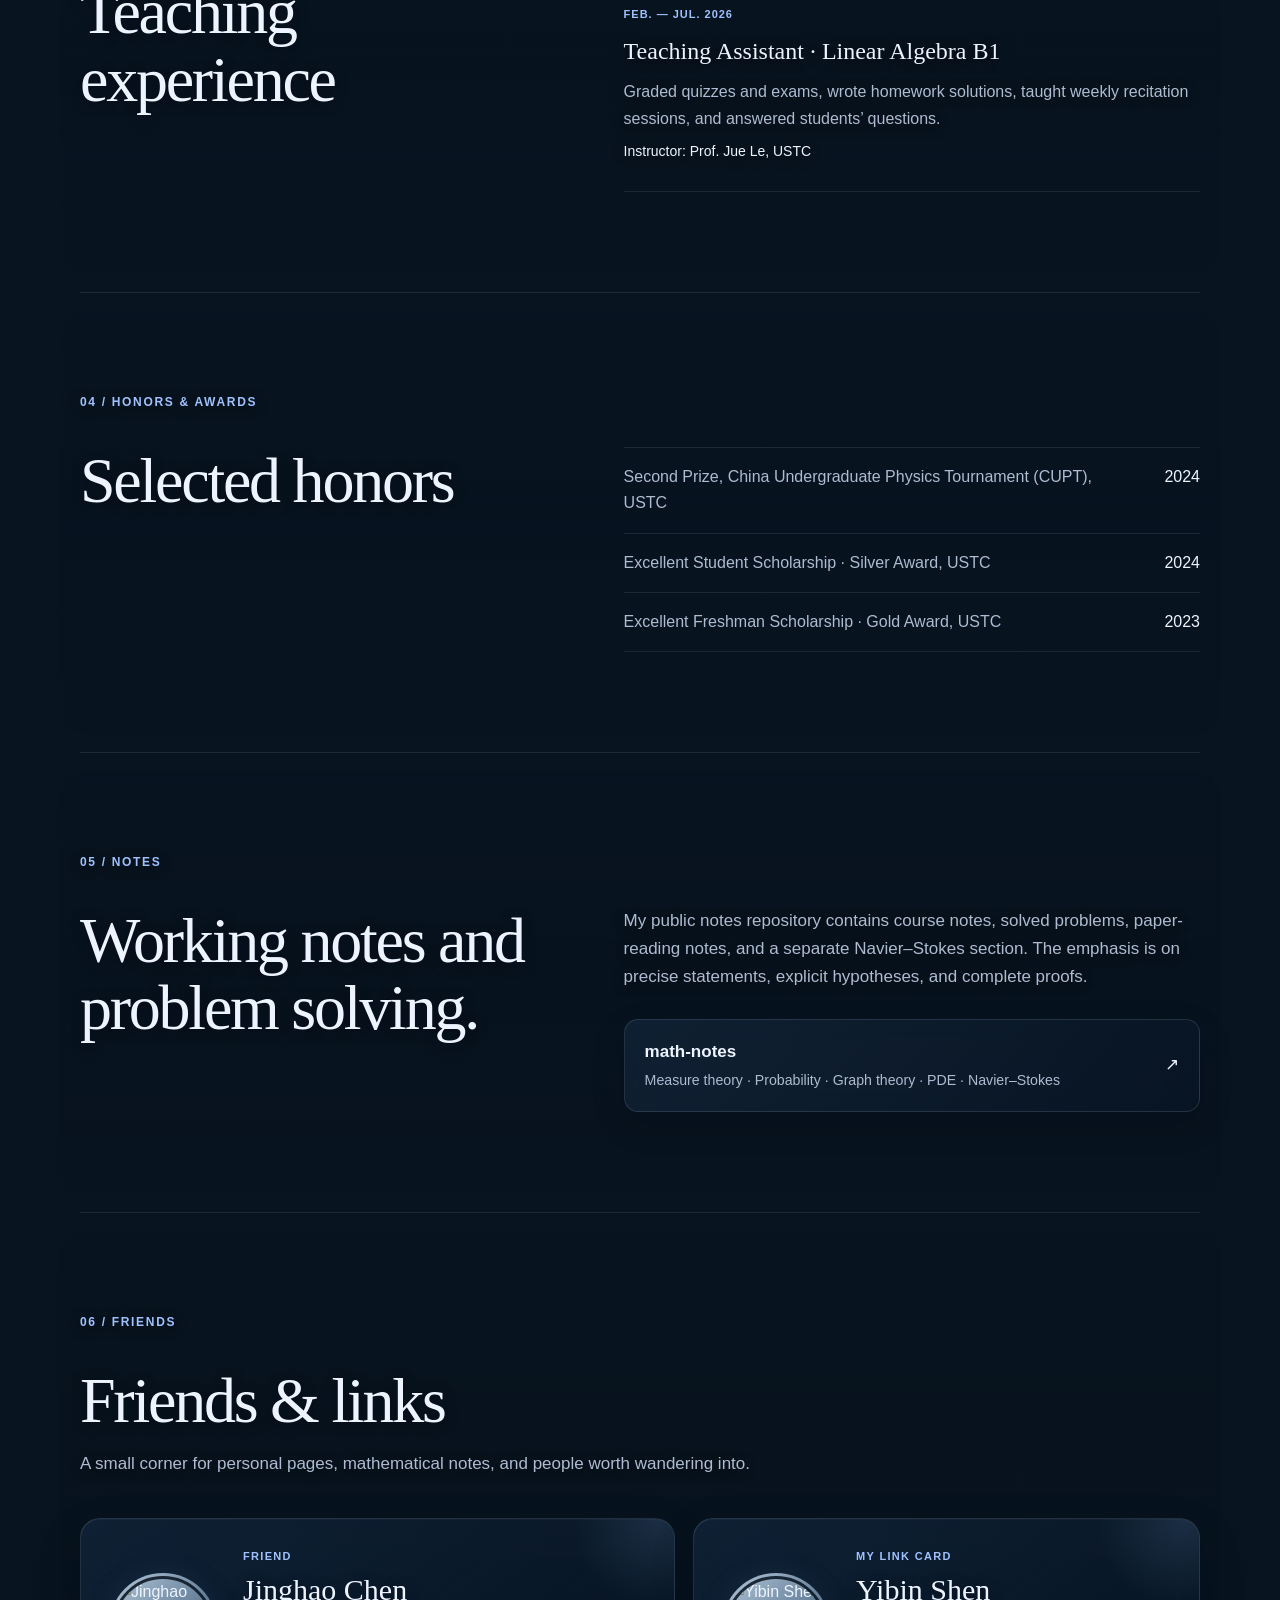
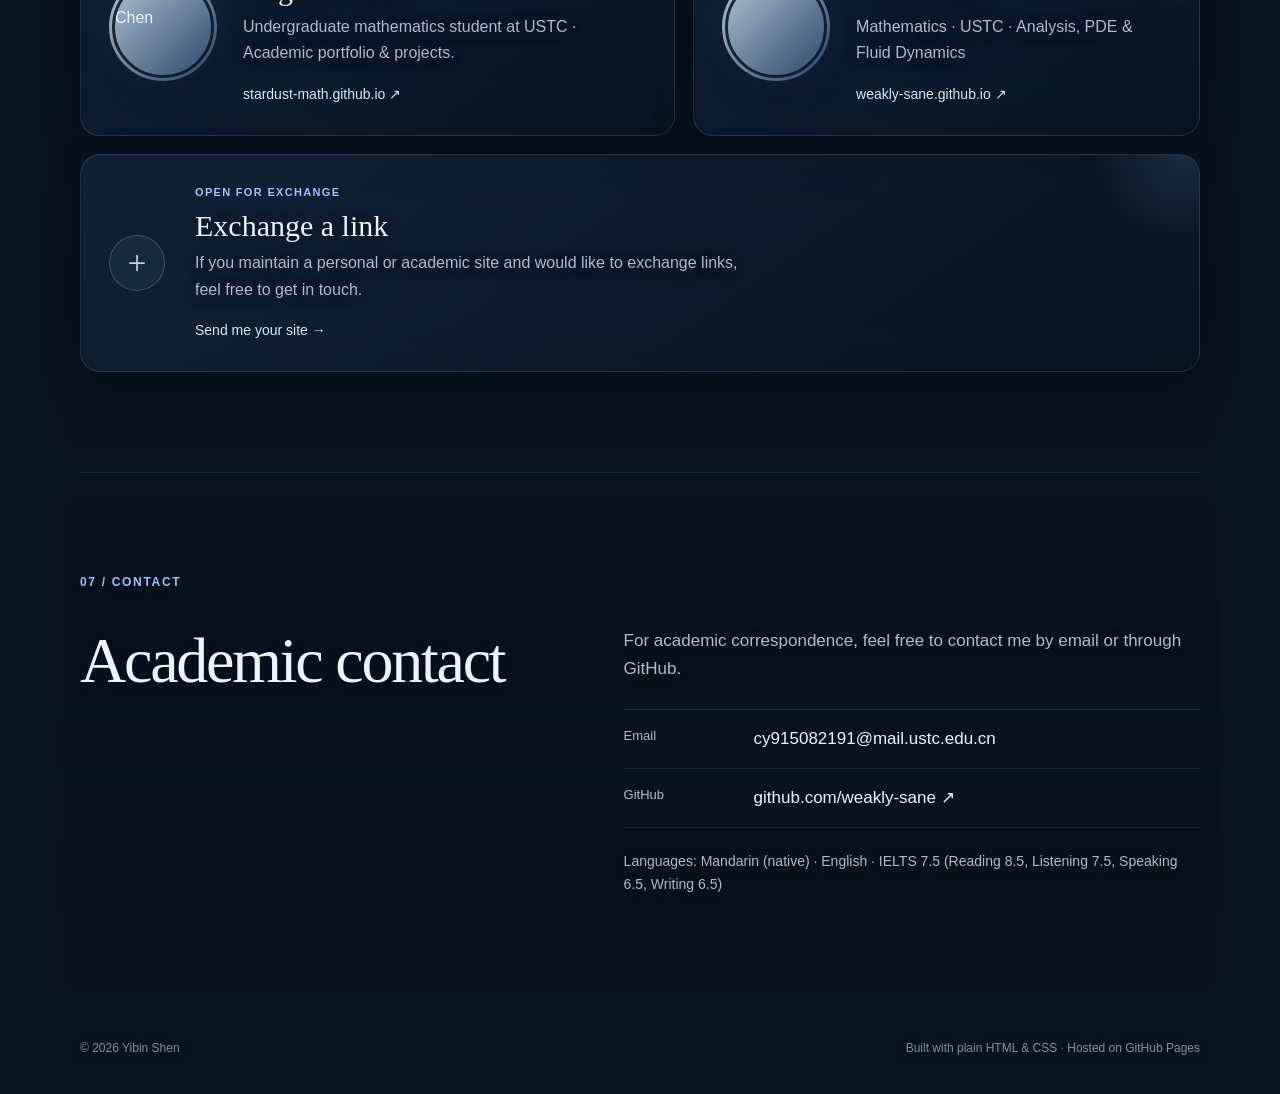
==== commit e036452d: "Restore native system mouse cursor" ====
--- a/index.html
+++ b/index.html
@@ -10,7 +10,7 @@
   <link rel="shortcut icon" href="https://avatars.githubusercontent.com/u/354143069?v=4">
   <link rel="apple-touch-icon" href="https://avatars.githubusercontent.com/u/354143069?v=4">
   <link rel="preconnect" href="https://images.steamusercontent.com">
-  <link rel="stylesheet" href="style.css?v=20261109-crystal-arrow3">
+  <link rel="stylesheet" href="style.css?v=20261109-native-system-cursor">
 
   <style>
     .wallpaper-cover{position:relative;width:100%;height:100svh;min-height:560px;overflow:hidden;isolation:isolate;background:#101521;color:#fff}
@@ -77,61 +77,6 @@
 
   <canvas id="cursor-trail-canvas" aria-hidden="true"></canvas>
 
-  <div id="lumen-cursor" class="lumen-cursor" aria-hidden="true">
-    <div class="lumen-cursor-aura"></div>
-    <div class="lumen-cursor-pulse"></div>
-    <svg class="lumen-cursor-arrow" viewBox="0 0 48 56" xmlns="http://www.w3.org/2000/svg" fill="none">
-      <defs>
-        <linearGradient id="lumenCursorFill" x1="7" y1="5" x2="31" y2="45" gradientUnits="userSpaceOnUse">
-          <stop offset="0" stop-color="#FFFFFF"/>
-          <stop offset=".34" stop-color="#ECF7FF"/>
-          <stop offset=".70" stop-color="#C7E4FF"/>
-          <stop offset="1" stop-color="#82BFFF"/>
-        </linearGradient>
-        <linearGradient id="lumenCursorEdge" x1="8" y1="7" x2="28" y2="47" gradientUnits="userSpaceOnUse">
-          <stop offset="0" stop-color="#FFFFFF" stop-opacity=".98"/>
-          <stop offset=".52" stop-color="#DDEFFF" stop-opacity=".94"/>
-          <stop offset="1" stop-color="#70B4FF" stop-opacity=".90"/>
-        </linearGradient>
-        <filter id="lumenCursorInnerGlow" x="-120%" y="-120%" width="340%" height="340%">
-          <feGaussianBlur stdDeviation="1.8" result="blur"/>
-          <feColorMatrix in="blur" type="matrix"
-            values="0 0 0 0 0.58
-                    0 0 0 0 0.79
-                    0 0 0 0 1
-                    0 0 0 0.92 0"/>
-        </filter>
-      </defs>
-
-      <g class="lumen-cursor-core">
-        <path
-          class="lumen-cursor-glow-shape"
-          d="M7 5.5L33.7 31.2L23.6 33.3L28.9 48.5L23.9 50.3L18.7 35L10.4 42.1L7 5.5Z"
-          fill="#9FD0FF"
-          filter="url(#lumenCursorInnerGlow)"
-          opacity=".54"/>
-        <path
-          d="M7 5.5L33.7 31.2L23.6 33.3L28.9 48.5L23.9 50.3L18.7 35L10.4 42.1L7 5.5Z"
-          fill="url(#lumenCursorFill)"
-          stroke="url(#lumenCursorEdge)"
-          stroke-width="1.25"
-          stroke-linejoin="round"/>
-        <path
-          d="M9.2 9.5L29.6 29.2L21.2 30.9"
-          stroke="#FFFFFF"
-          stroke-opacity=".78"
-          stroke-width="1.05"
-          stroke-linecap="round"/>
-        <path
-          d="M11.6 14.4L24.7 27.1"
-          stroke="#F5FBFF"
-          stroke-opacity=".38"
-          stroke-width=".9"
-          stroke-linecap="round"/>
-      </g>
-    </svg>
-  </div>
-
   <header class="site-header">
     <div class="container nav-wrap">
       <a class="brand" href="#top" aria-label="Yibin Shen home">YS</a>
@@ -344,6 +289,6 @@
     </div>
   </footer>
 
-  <script src="script.js?v=20261109-lumencursor1"></script>
+  <script src="script.js?v=20261109-native-system-cursor"></script>
 </body>
 </html>
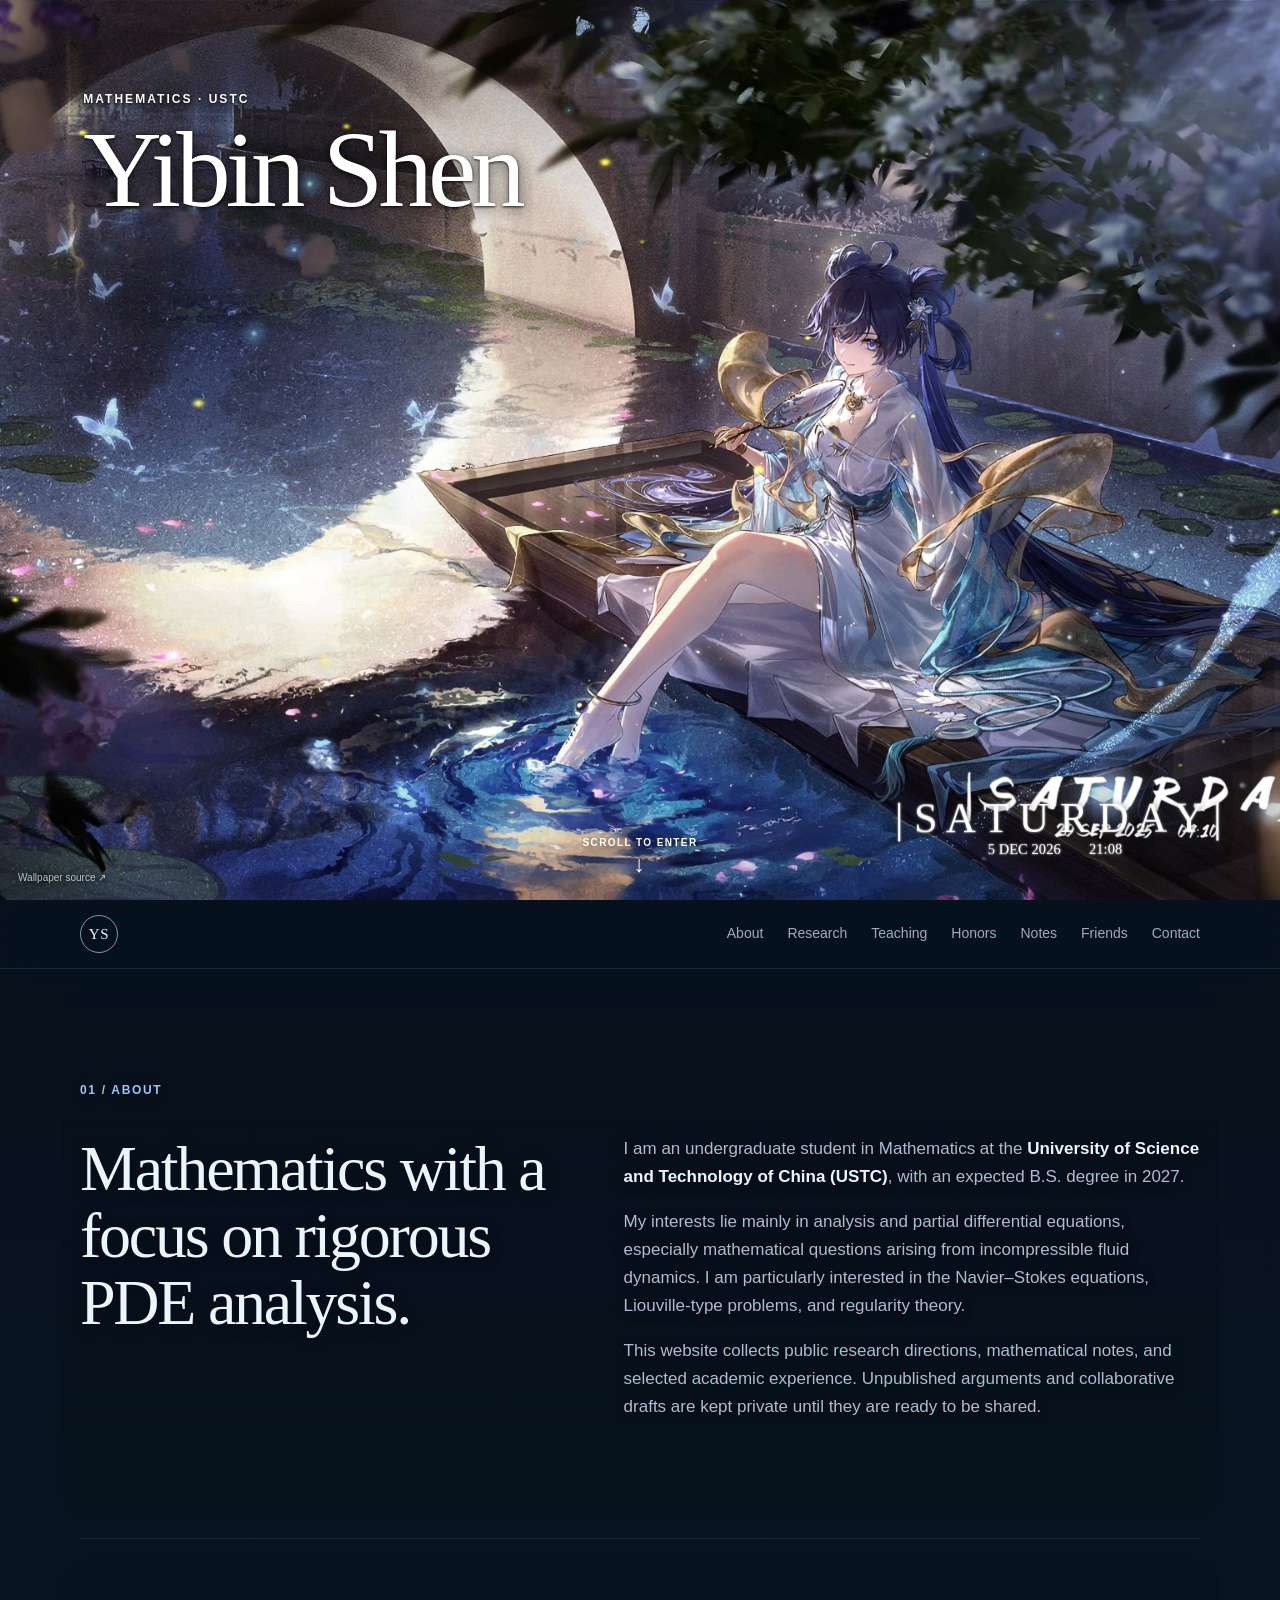
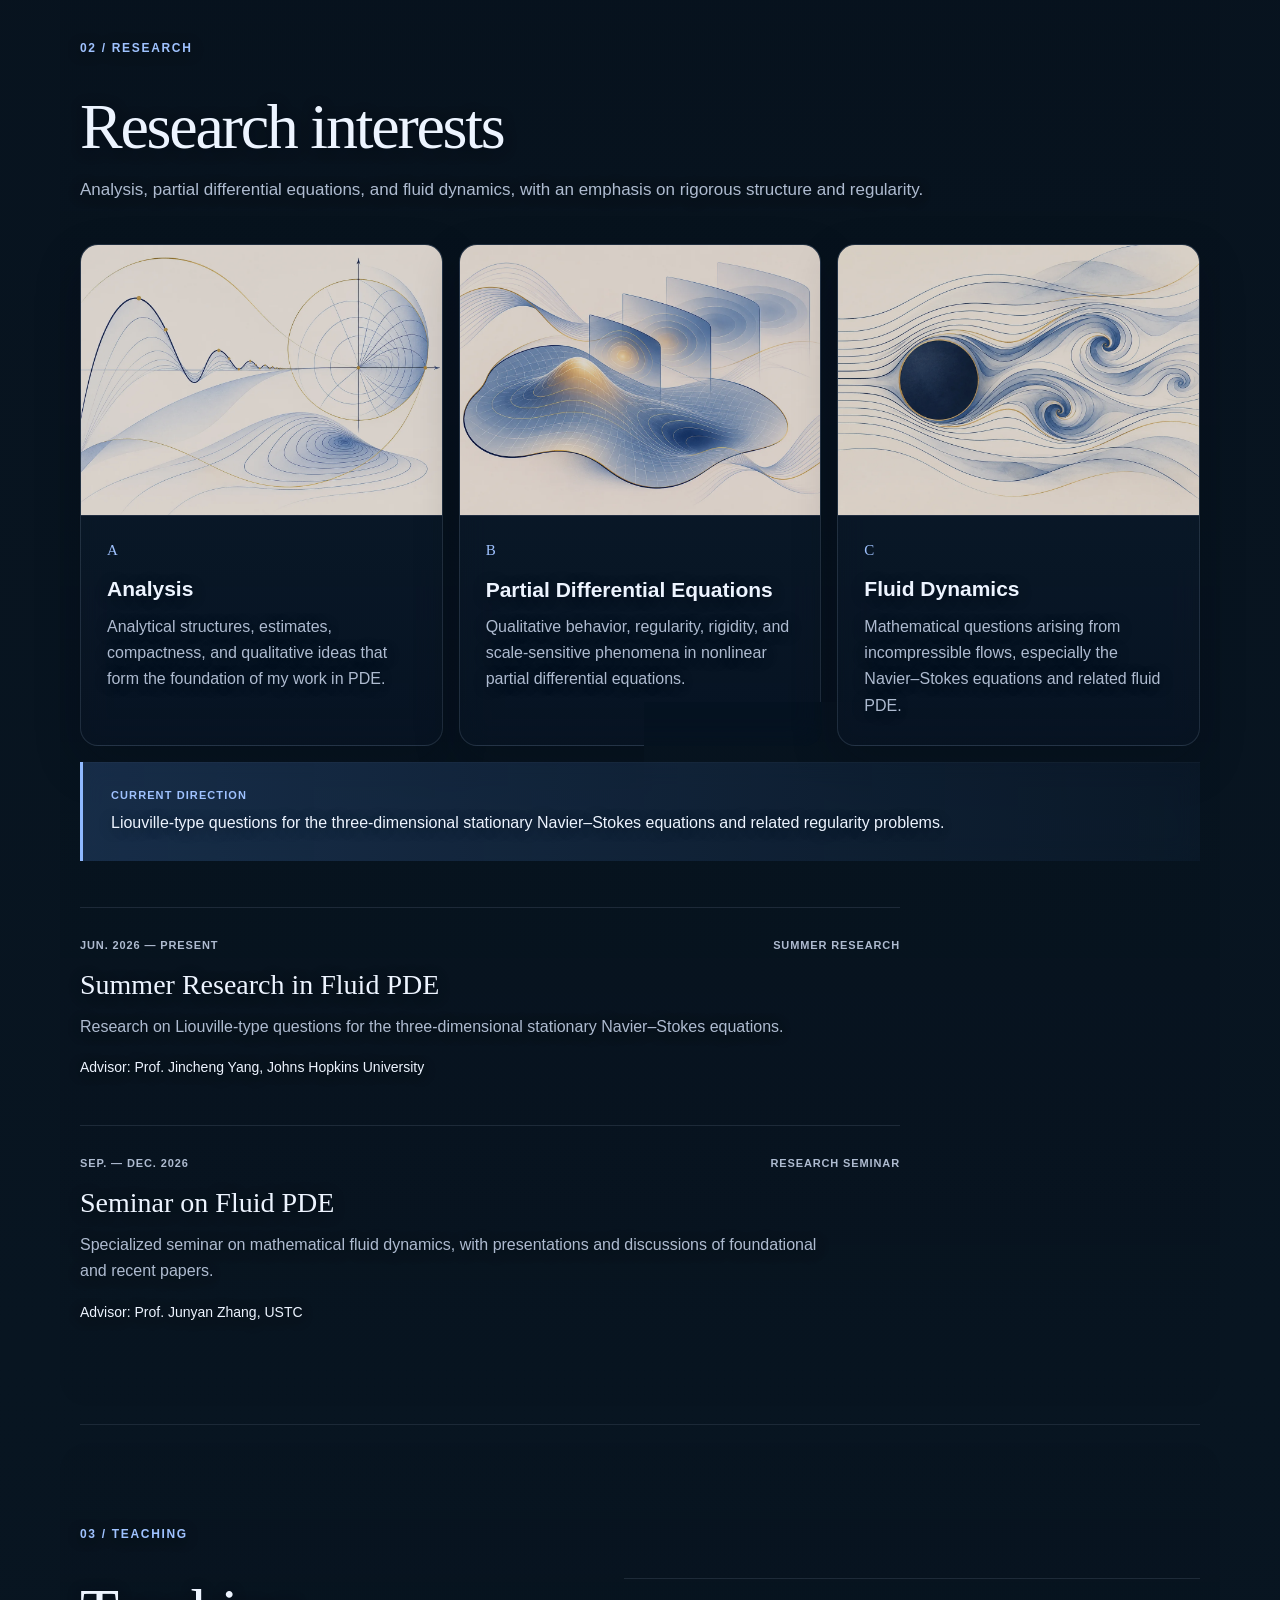
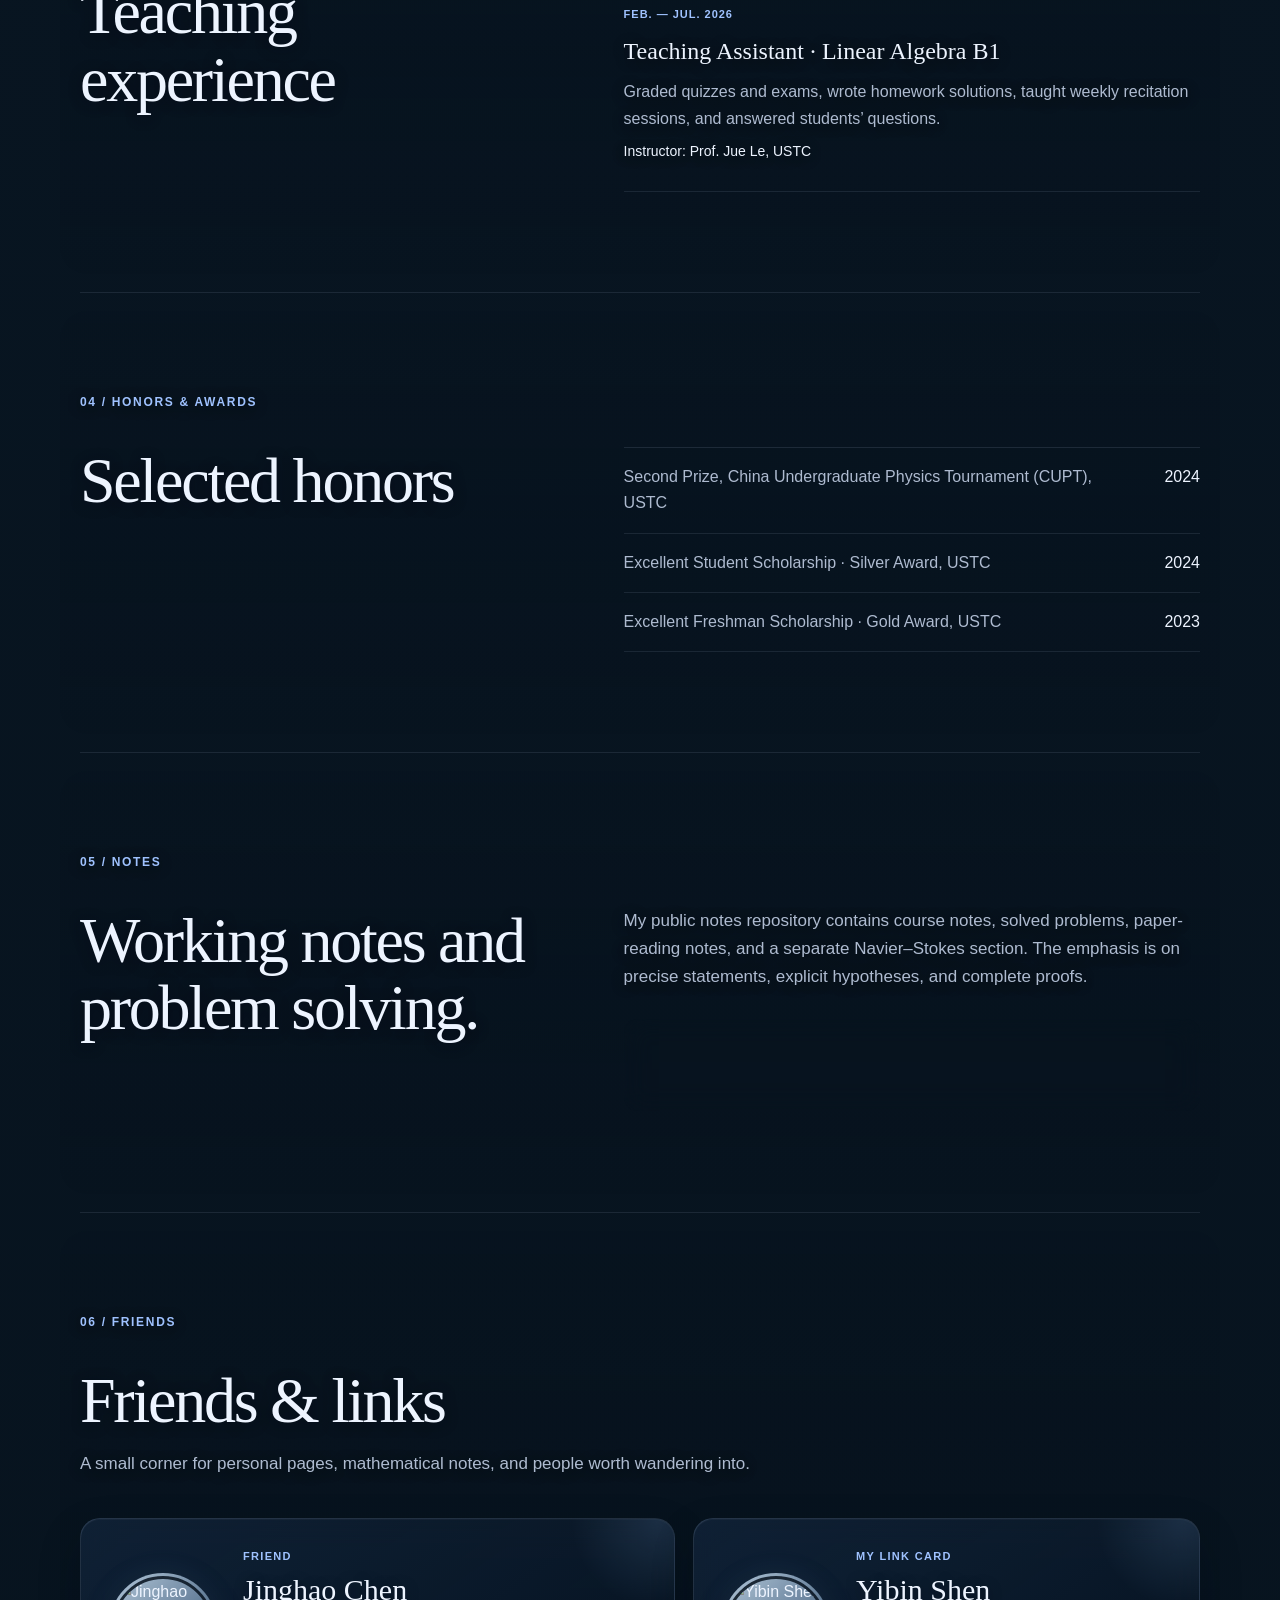
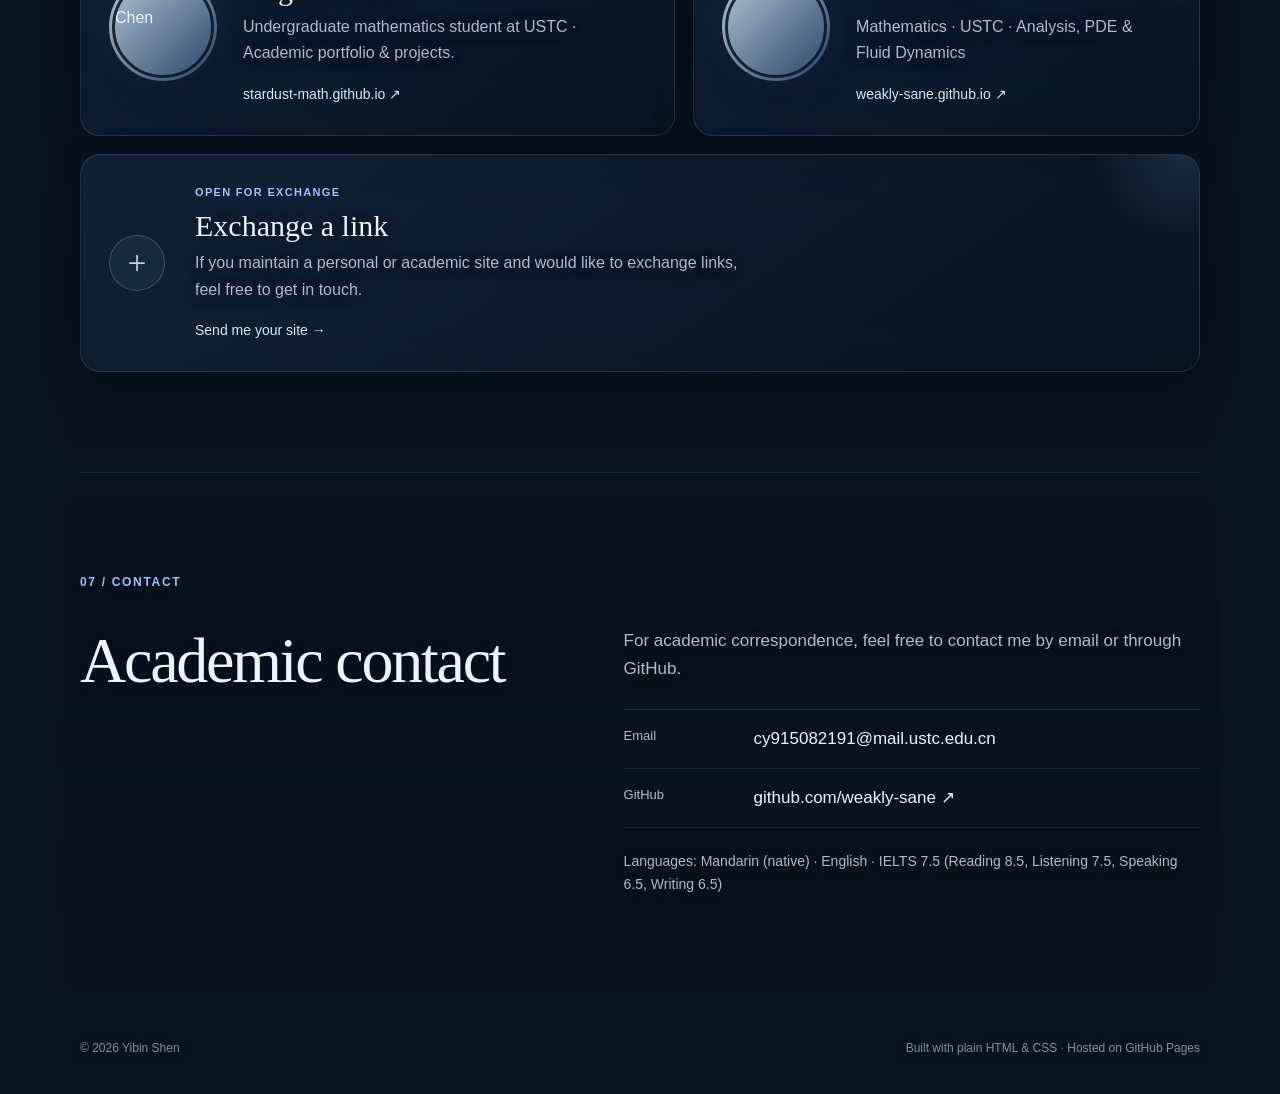
==== commit 3d8f97a3: "Refresh native cursor fix" ====
--- a/index.html
+++ b/index.html
@@ -10,7 +10,7 @@
   <link rel="shortcut icon" href="https://avatars.githubusercontent.com/u/354143069?v=4">
   <link rel="apple-touch-icon" href="https://avatars.githubusercontent.com/u/354143069?v=4">
   <link rel="preconnect" href="https://images.steamusercontent.com">
-  <link rel="stylesheet" href="style.css?v=20261109-native-system-cursor">
+  <link rel="stylesheet" href="style.css?v=20261109-native-cursor-fix2">
 
   <style>
     .wallpaper-cover{position:relative;width:100%;height:100svh;min-height:560px;overflow:hidden;isolation:isolate;background:#101521;color:#fff}
--- a/style.css
+++ b/style.css
@@ -1404,3 +1404,44 @@
     0 0 8px rgba(138, 195, 255, .16),
     inset 0 0 6px rgba(245, 251, 255, .08);
 }
+
+
+/* ===== Restore native system cursor ===== */
+html,
+body,
+body * {
+  cursor: revert !important;
+}
+
+.lumen-cursor {
+  display: none !important;
+}
+
+
+/* ===== Native cursor cleanup: override legacy custom-cursor selectors ===== */
+body .card,
+body .research-note,
+body .research-project,
+body .friend-card-self {
+  cursor: default !important;
+}
+
+body a,
+body button,
+body [role="button"],
+body .inline-card,
+body .contact-link,
+body .friend-card-person,
+body .friend-card-invite {
+  cursor: pointer !important;
+}
+
+body input,
+body textarea {
+  cursor: text !important;
+}
+
+body select,
+body summary {
+  cursor: default !important;
+}
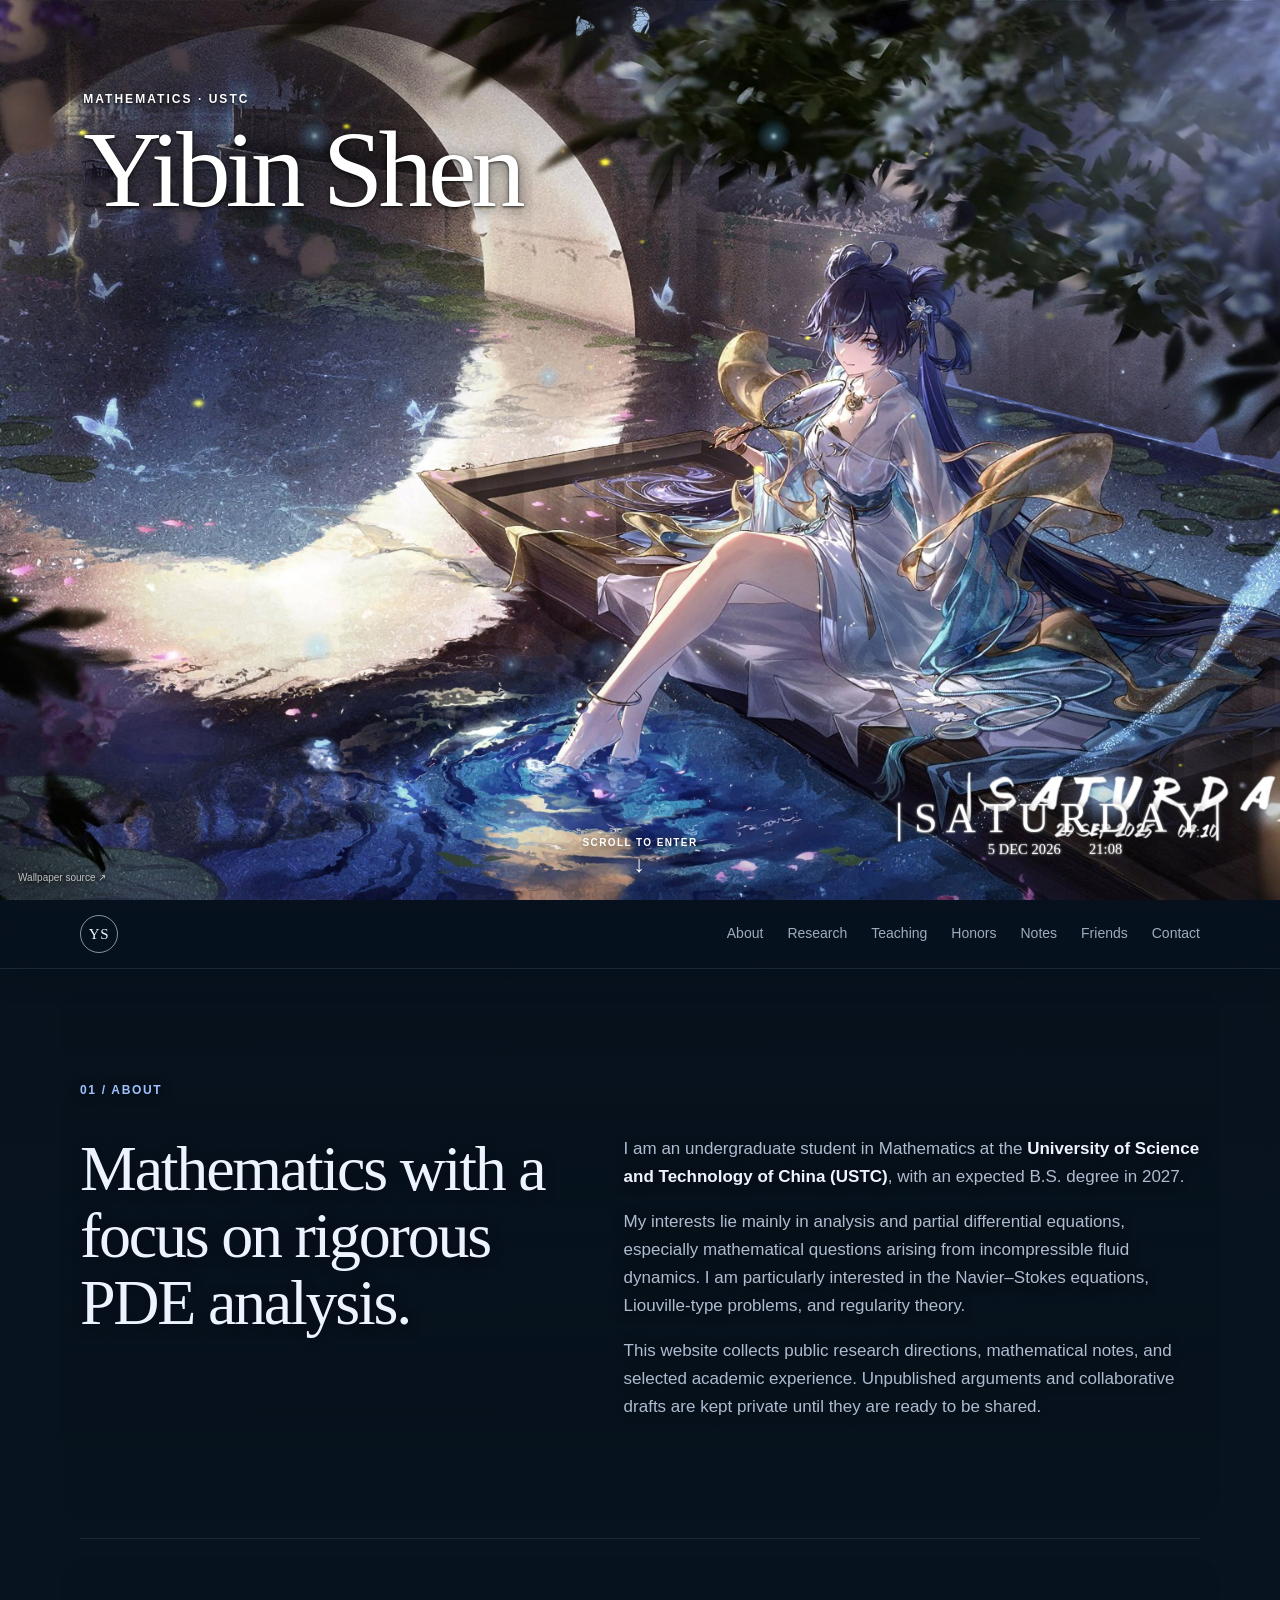
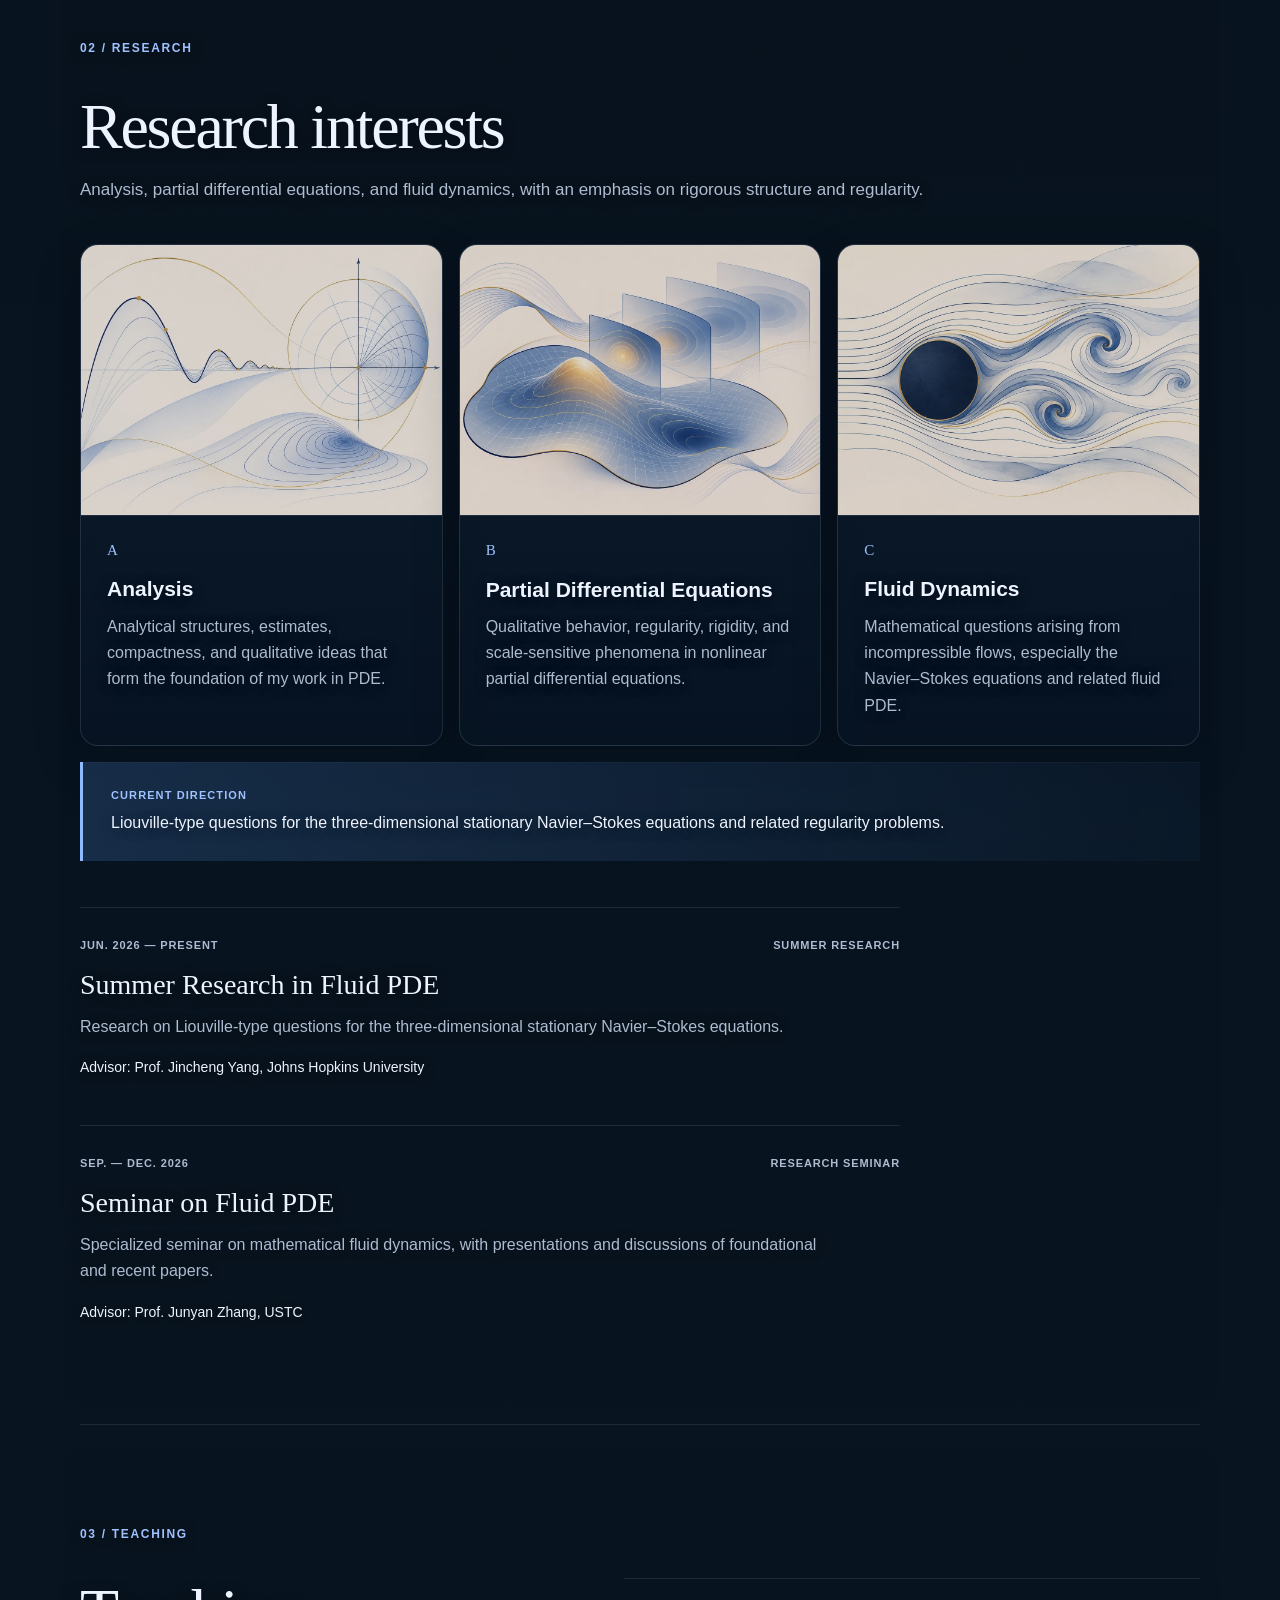
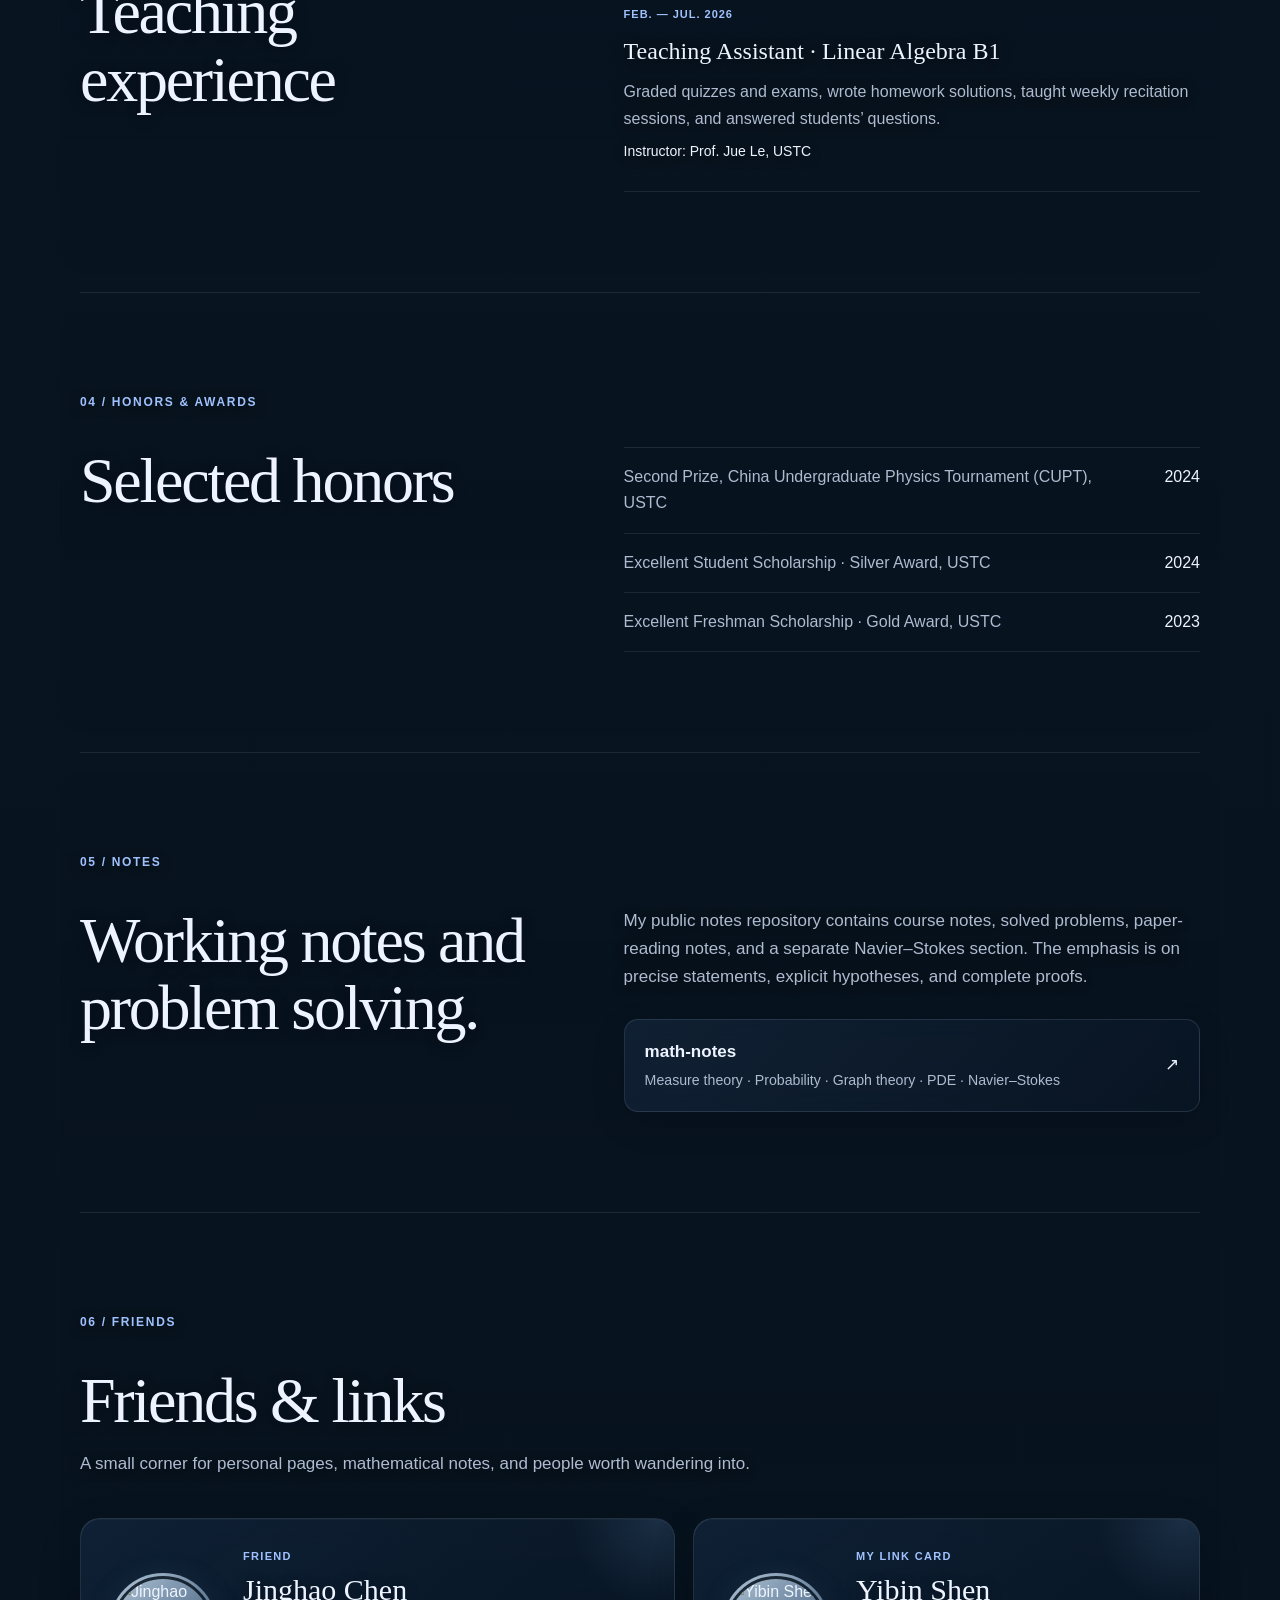
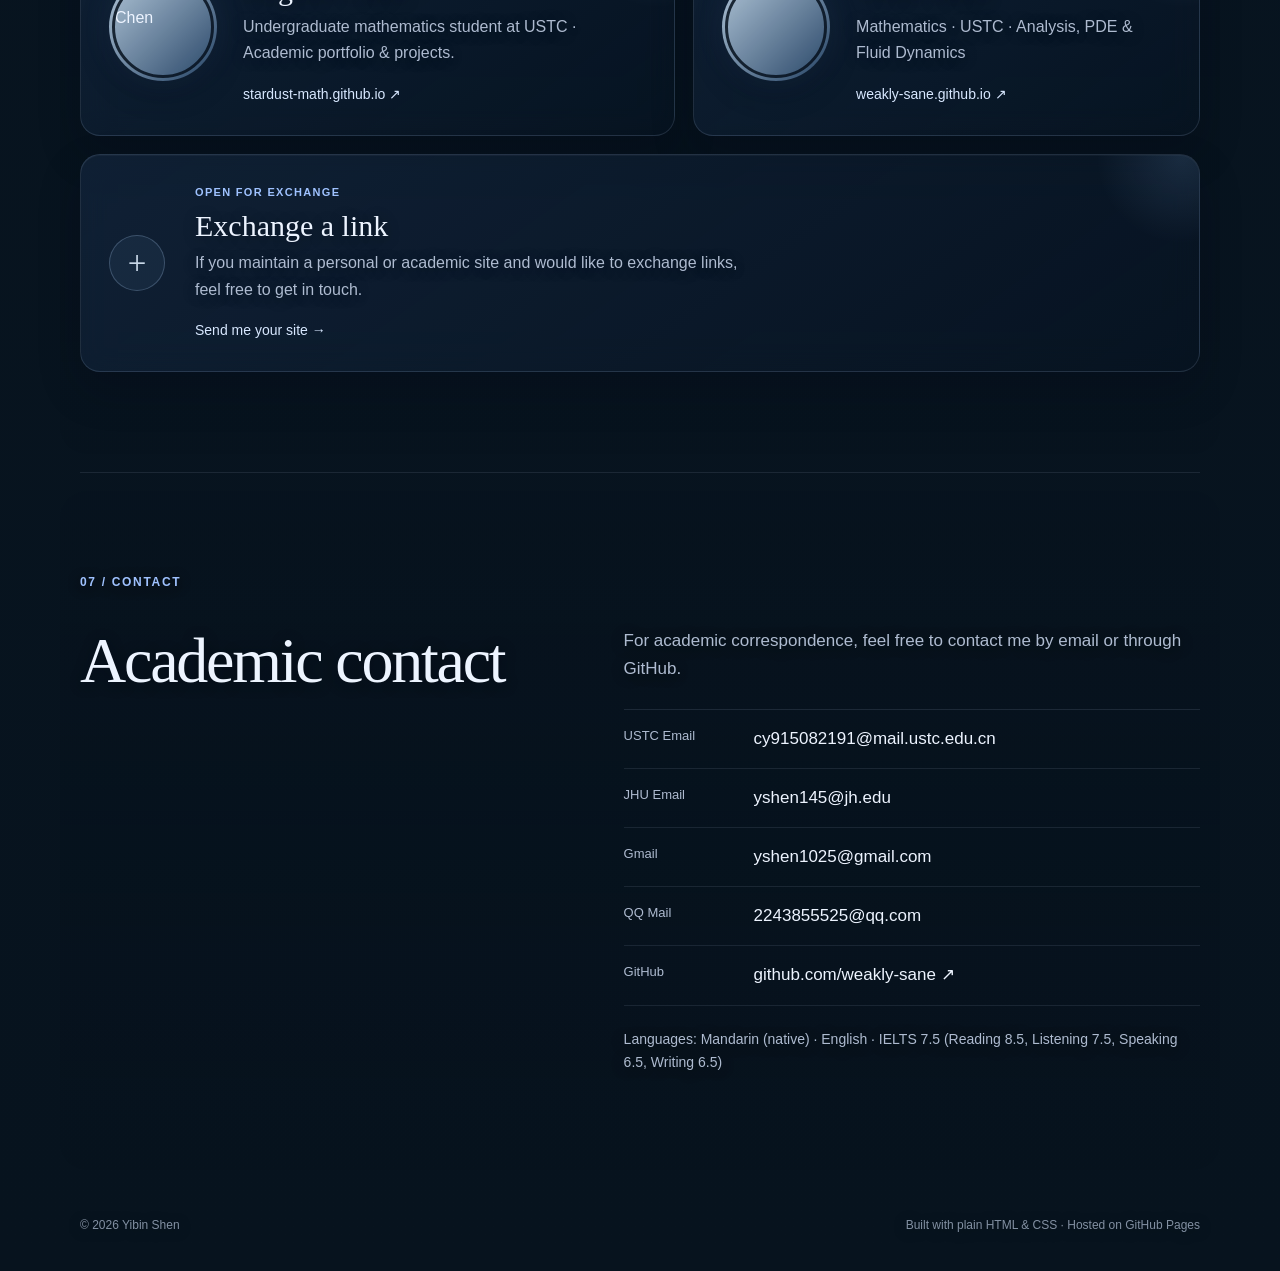
==== commit 3c73fc2d: "Add additional contact email addresses" ====
--- a/index.html
+++ b/index.html
@@ -268,8 +268,20 @@
           <p>For academic correspondence, feel free to contact me by email or through GitHub.</p>
           <div class="contact-links">
             <a class="contact-link" href="mailto:cy915082191@mail.ustc.edu.cn">
-              <span>Email</span>
+              <span>USTC Email</span>
               <strong>cy915082191@mail.ustc.edu.cn</strong>
+            </a>
+            <a class="contact-link" href="mailto:yshen145@jh.edu">
+              <span>JHU Email</span>
+              <strong>yshen145@jh.edu</strong>
+            </a>
+            <a class="contact-link" href="mailto:yshen1025@gmail.com">
+              <span>Gmail</span>
+              <strong>yshen1025@gmail.com</strong>
+            </a>
+            <a class="contact-link" href="mailto:2243855525@qq.com">
+              <span>QQ Mail</span>
+              <strong>2243855525@qq.com</strong>
             </a>
             <a class="contact-link" href="https://github.com/weakly-sane">
               <span>GitHub</span>
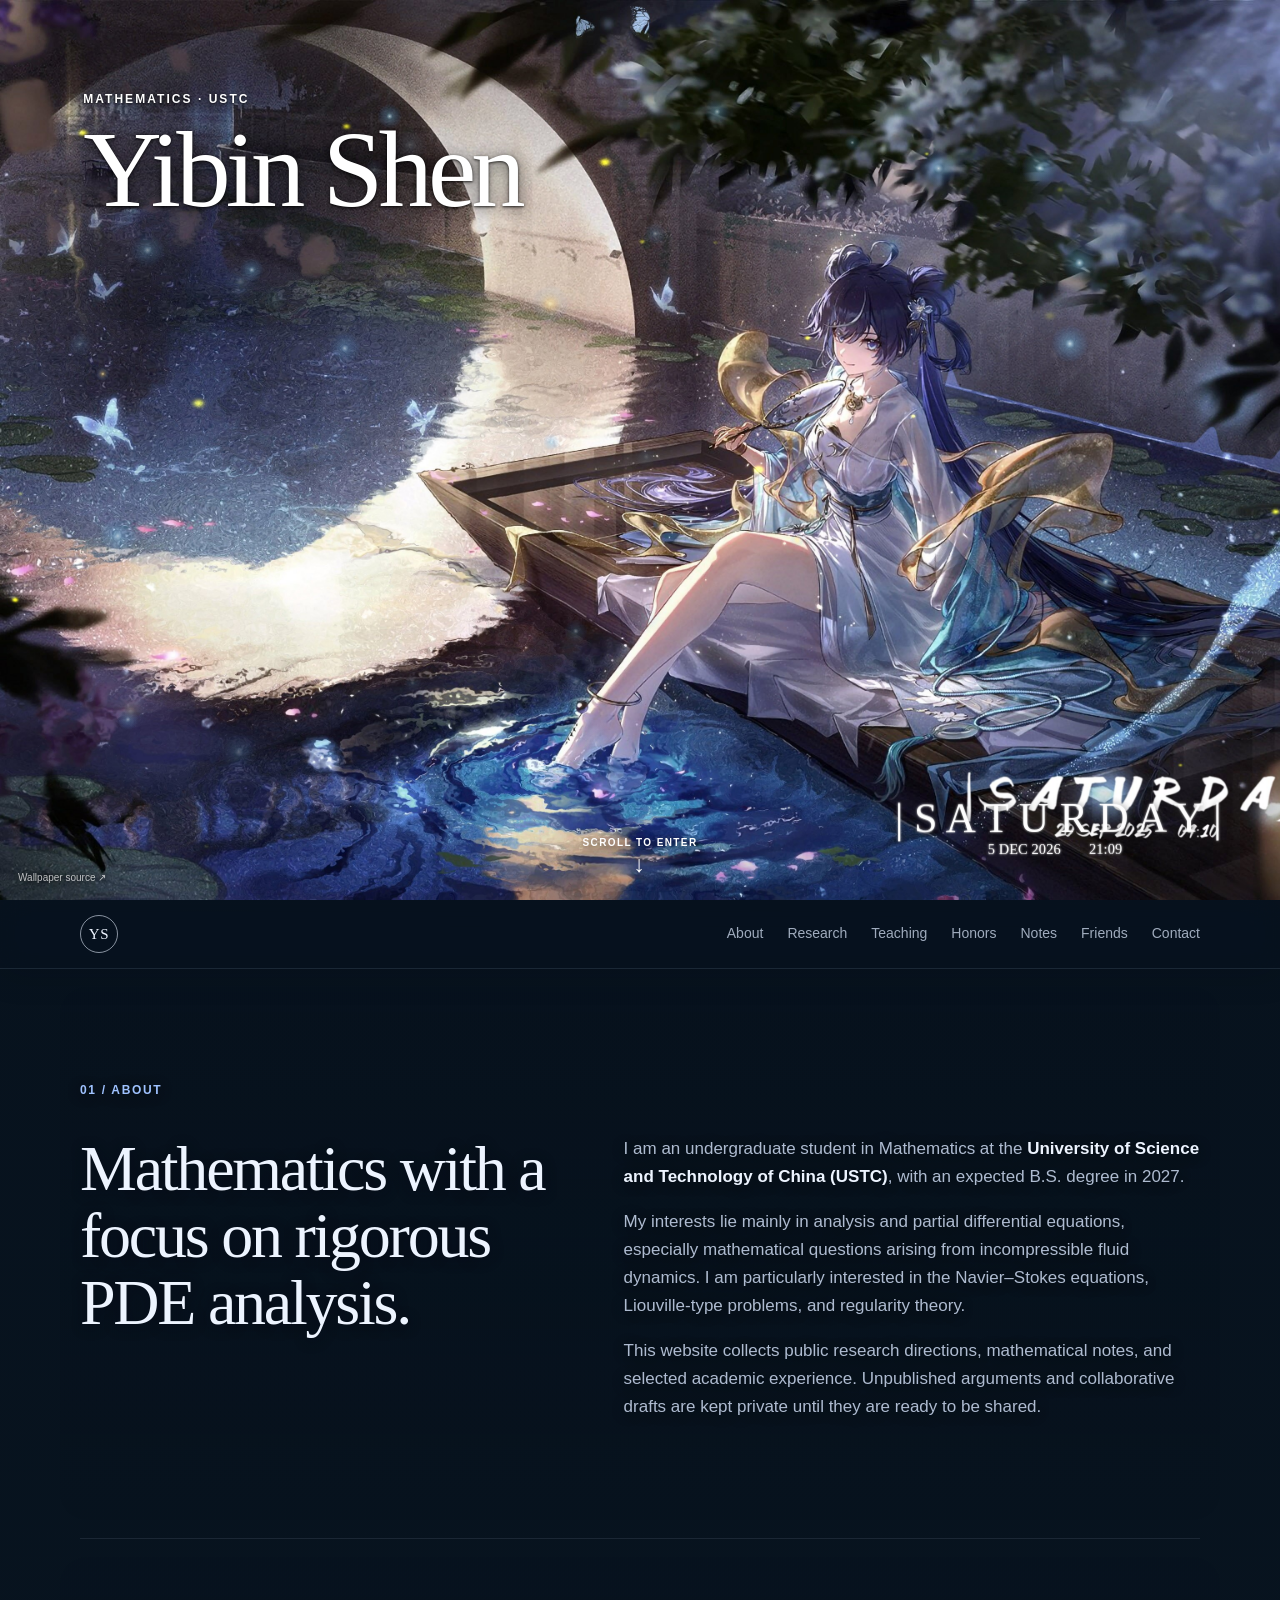
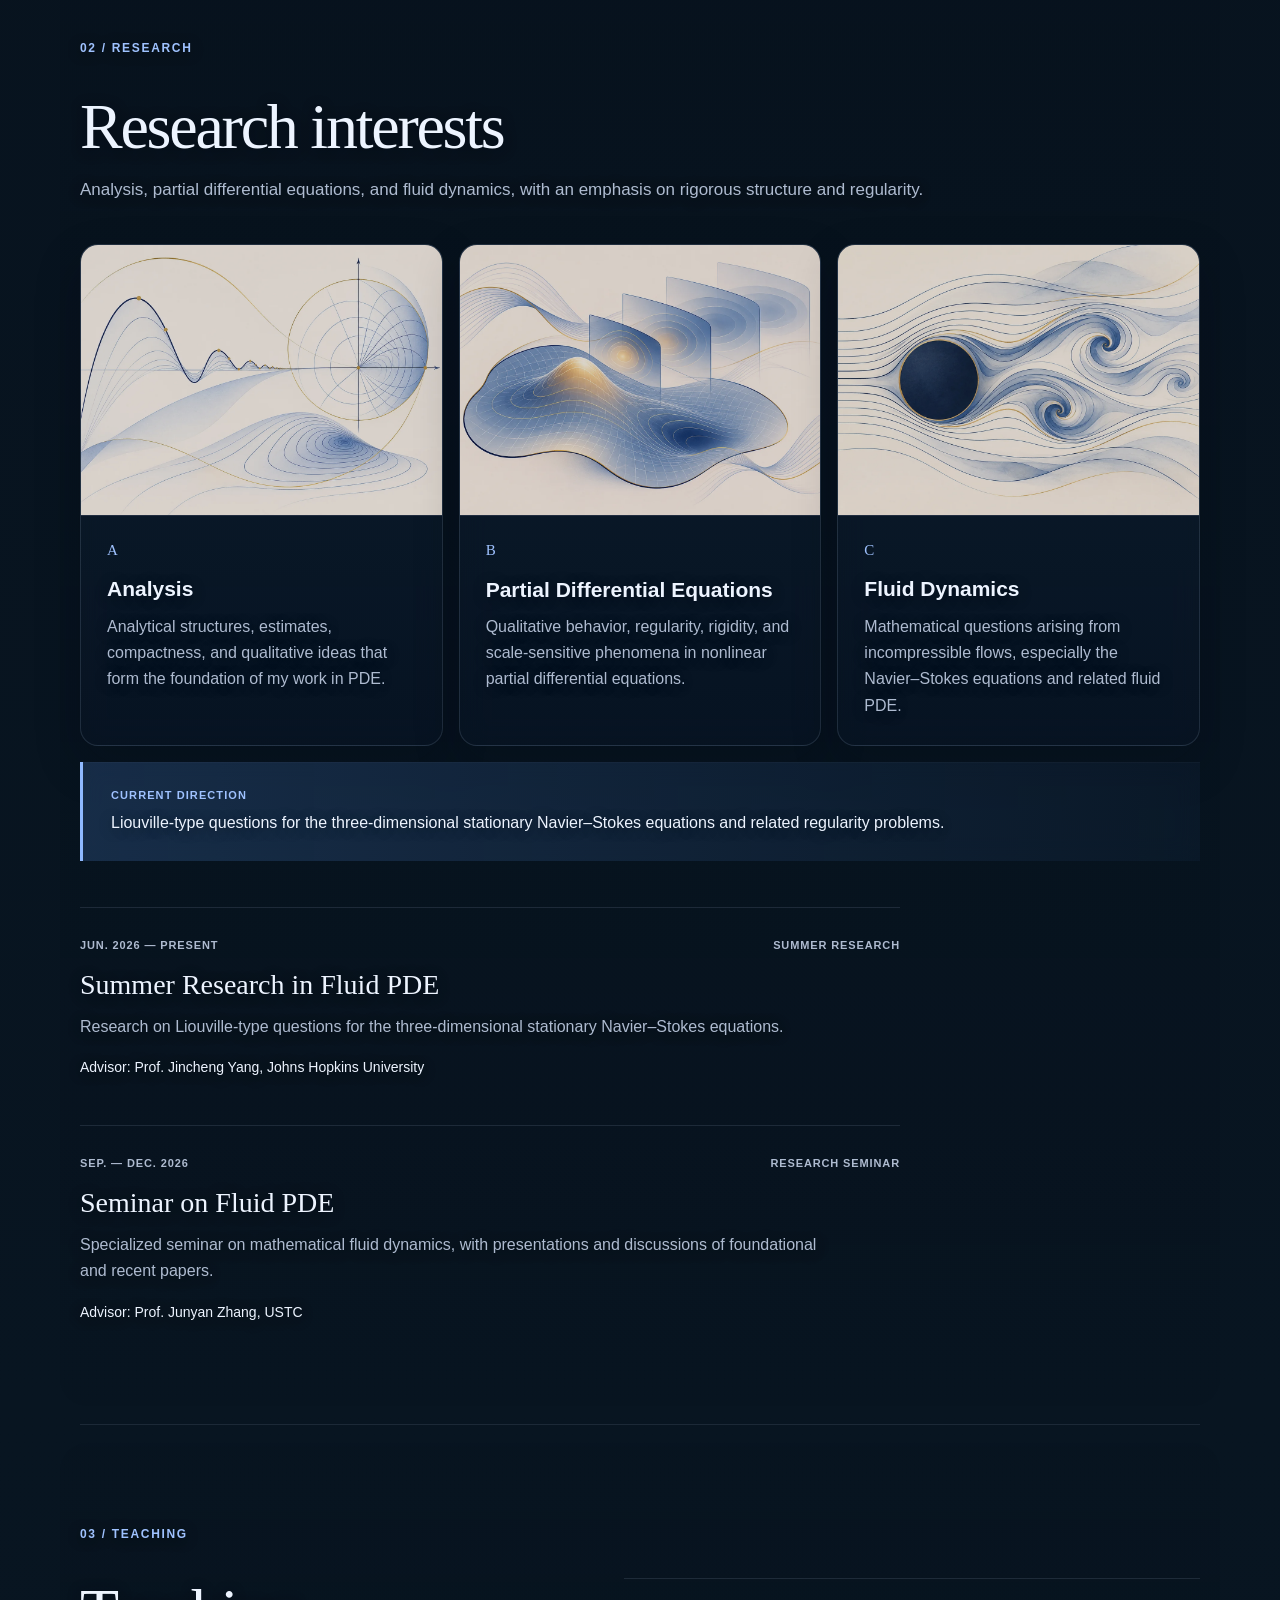
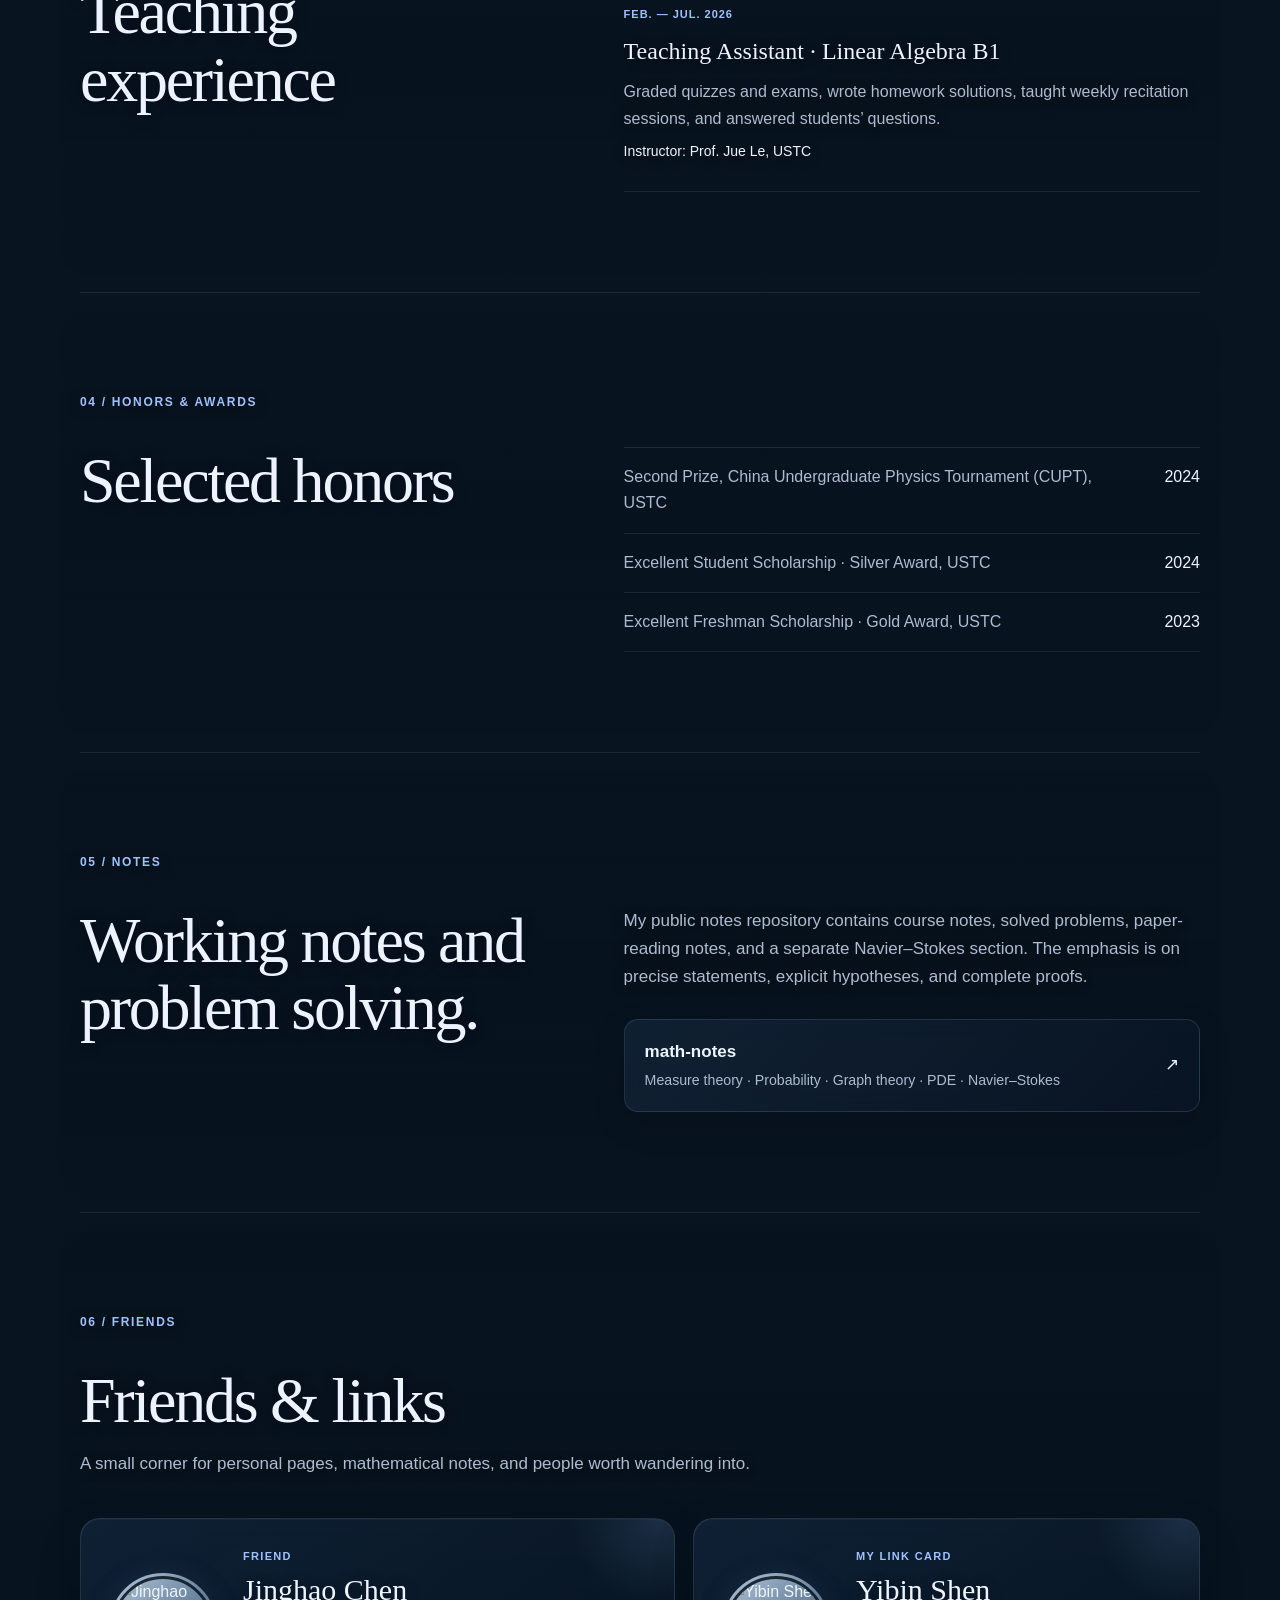
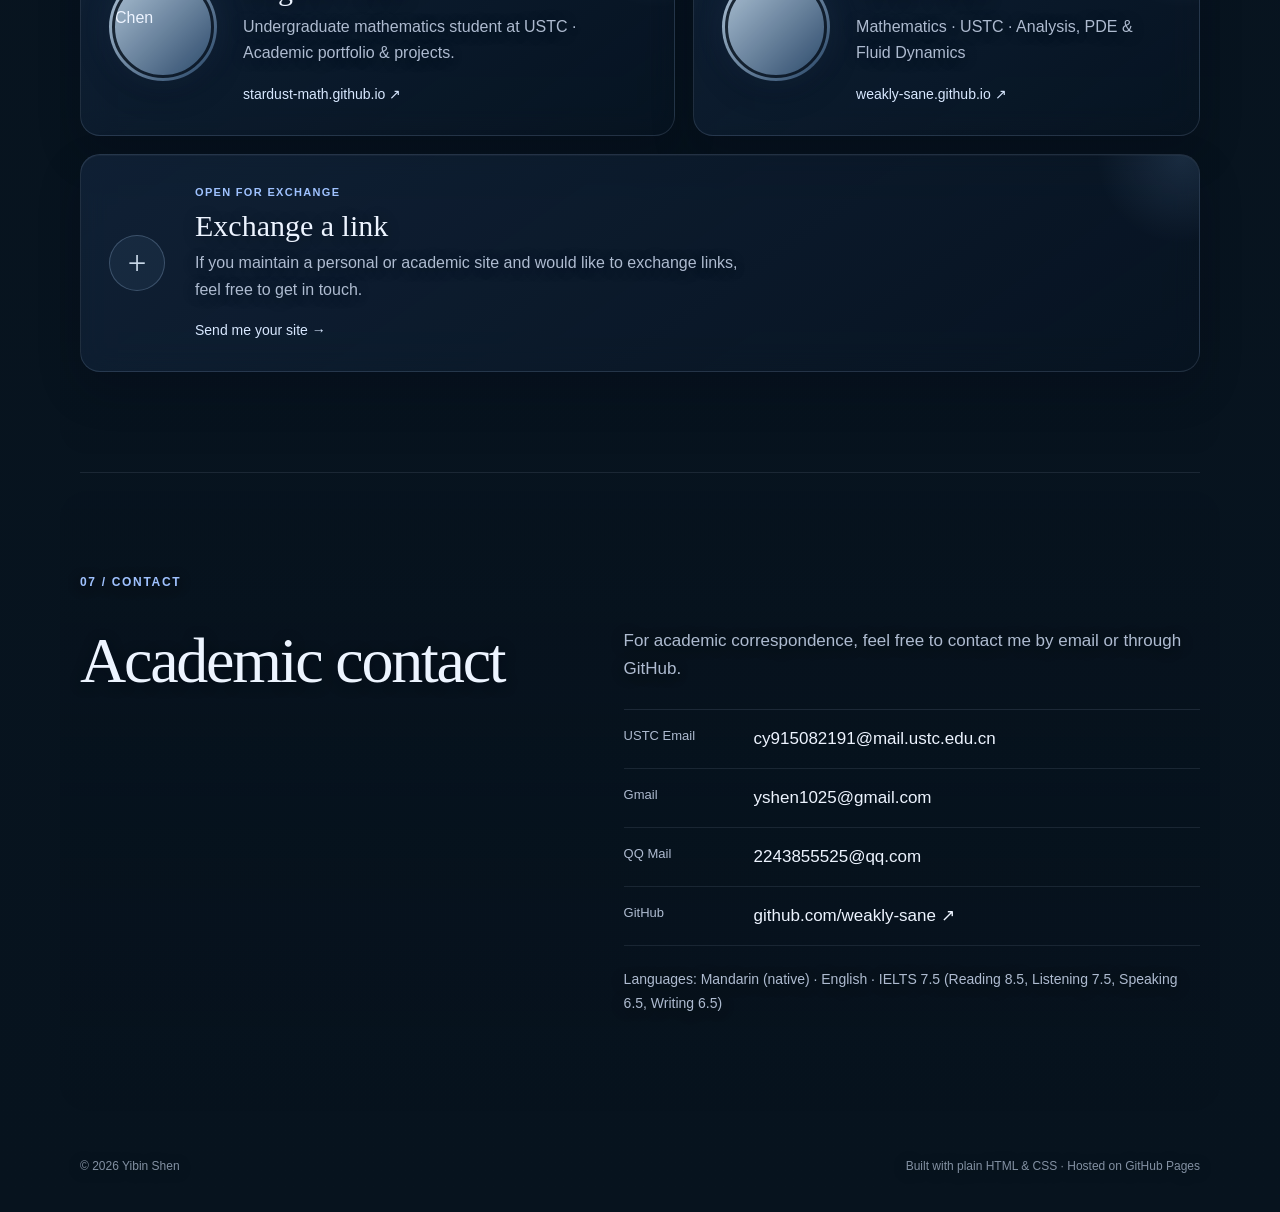
==== commit b2856300: "Remove JHU email from contact section" ====
--- a/index.html
+++ b/index.html
@@ -271,10 +271,6 @@
               <span>USTC Email</span>
               <strong>cy915082191@mail.ustc.edu.cn</strong>
             </a>
-            <a class="contact-link" href="mailto:yshen145@jh.edu">
-              <span>JHU Email</span>
-              <strong>yshen145@jh.edu</strong>
-            </a>
             <a class="contact-link" href="mailto:yshen1025@gmail.com">
               <span>Gmail</span>
               <strong>yshen1025@gmail.com</strong>
